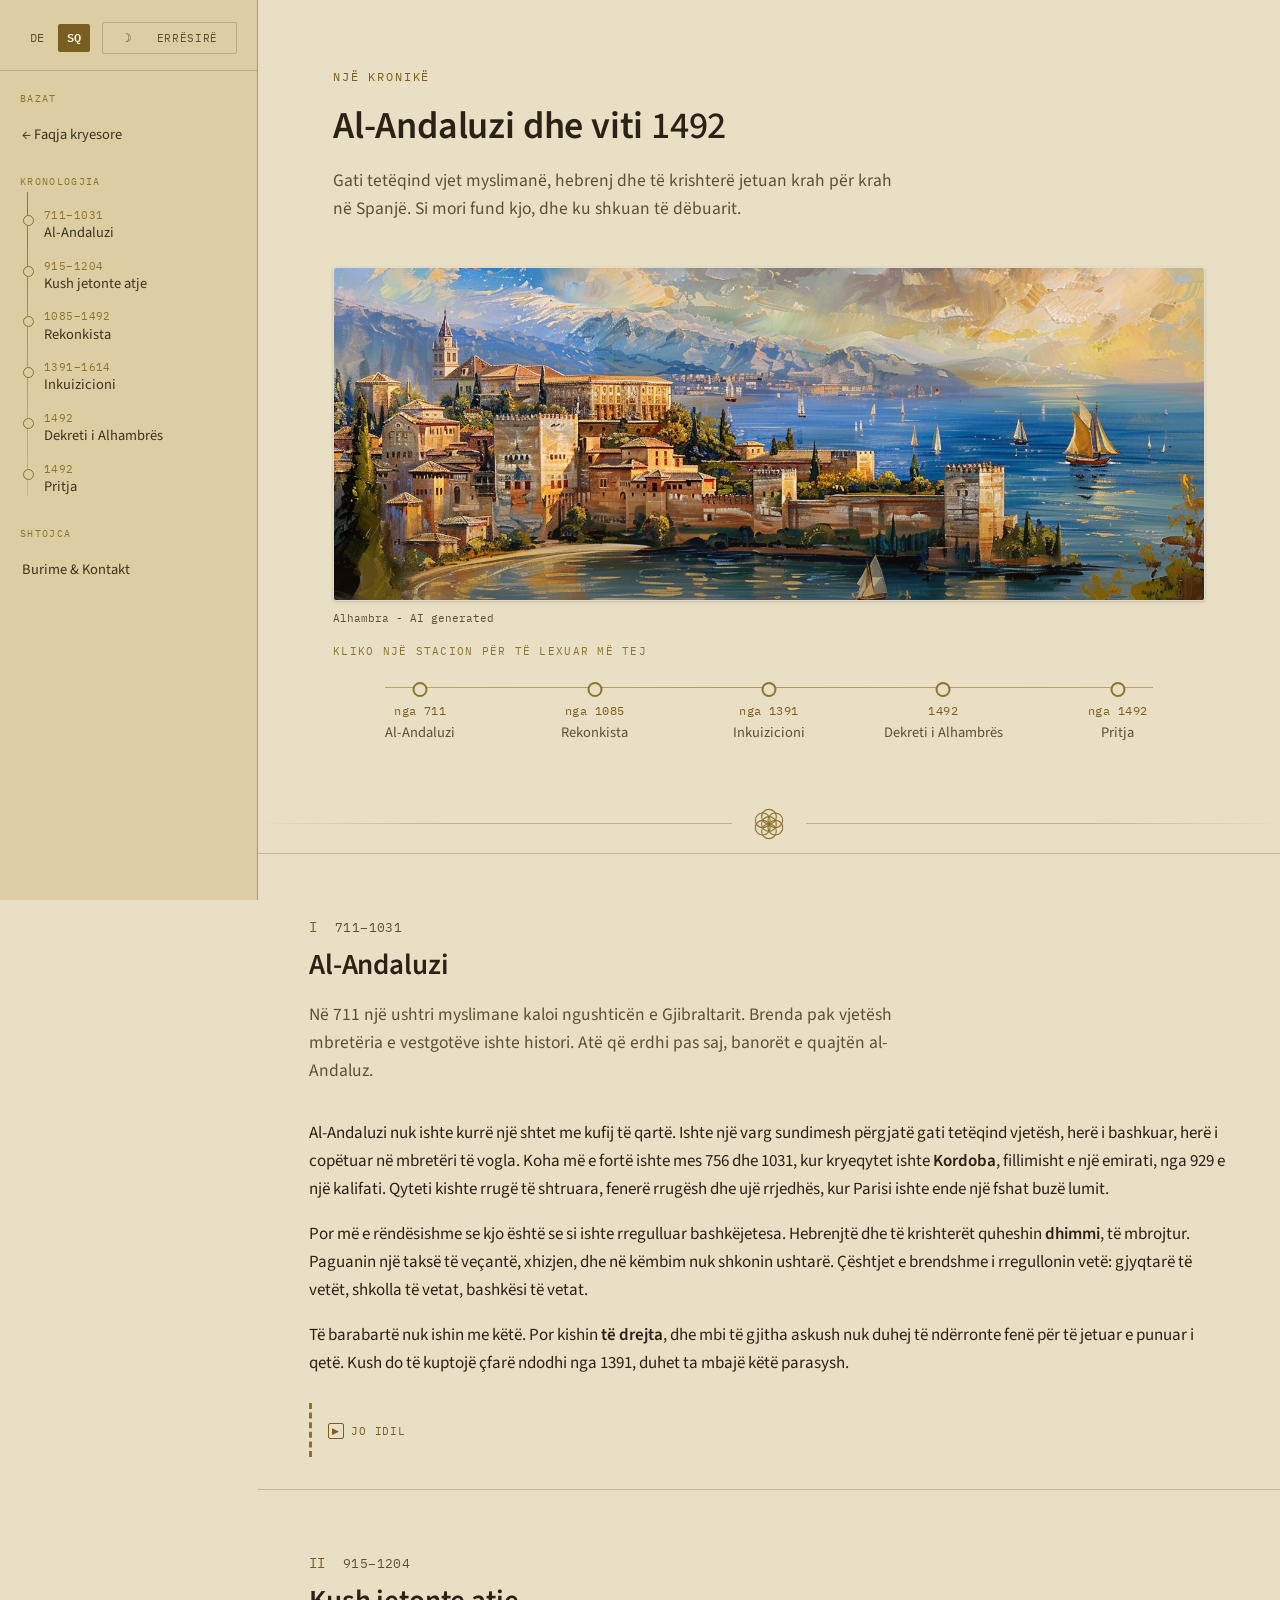
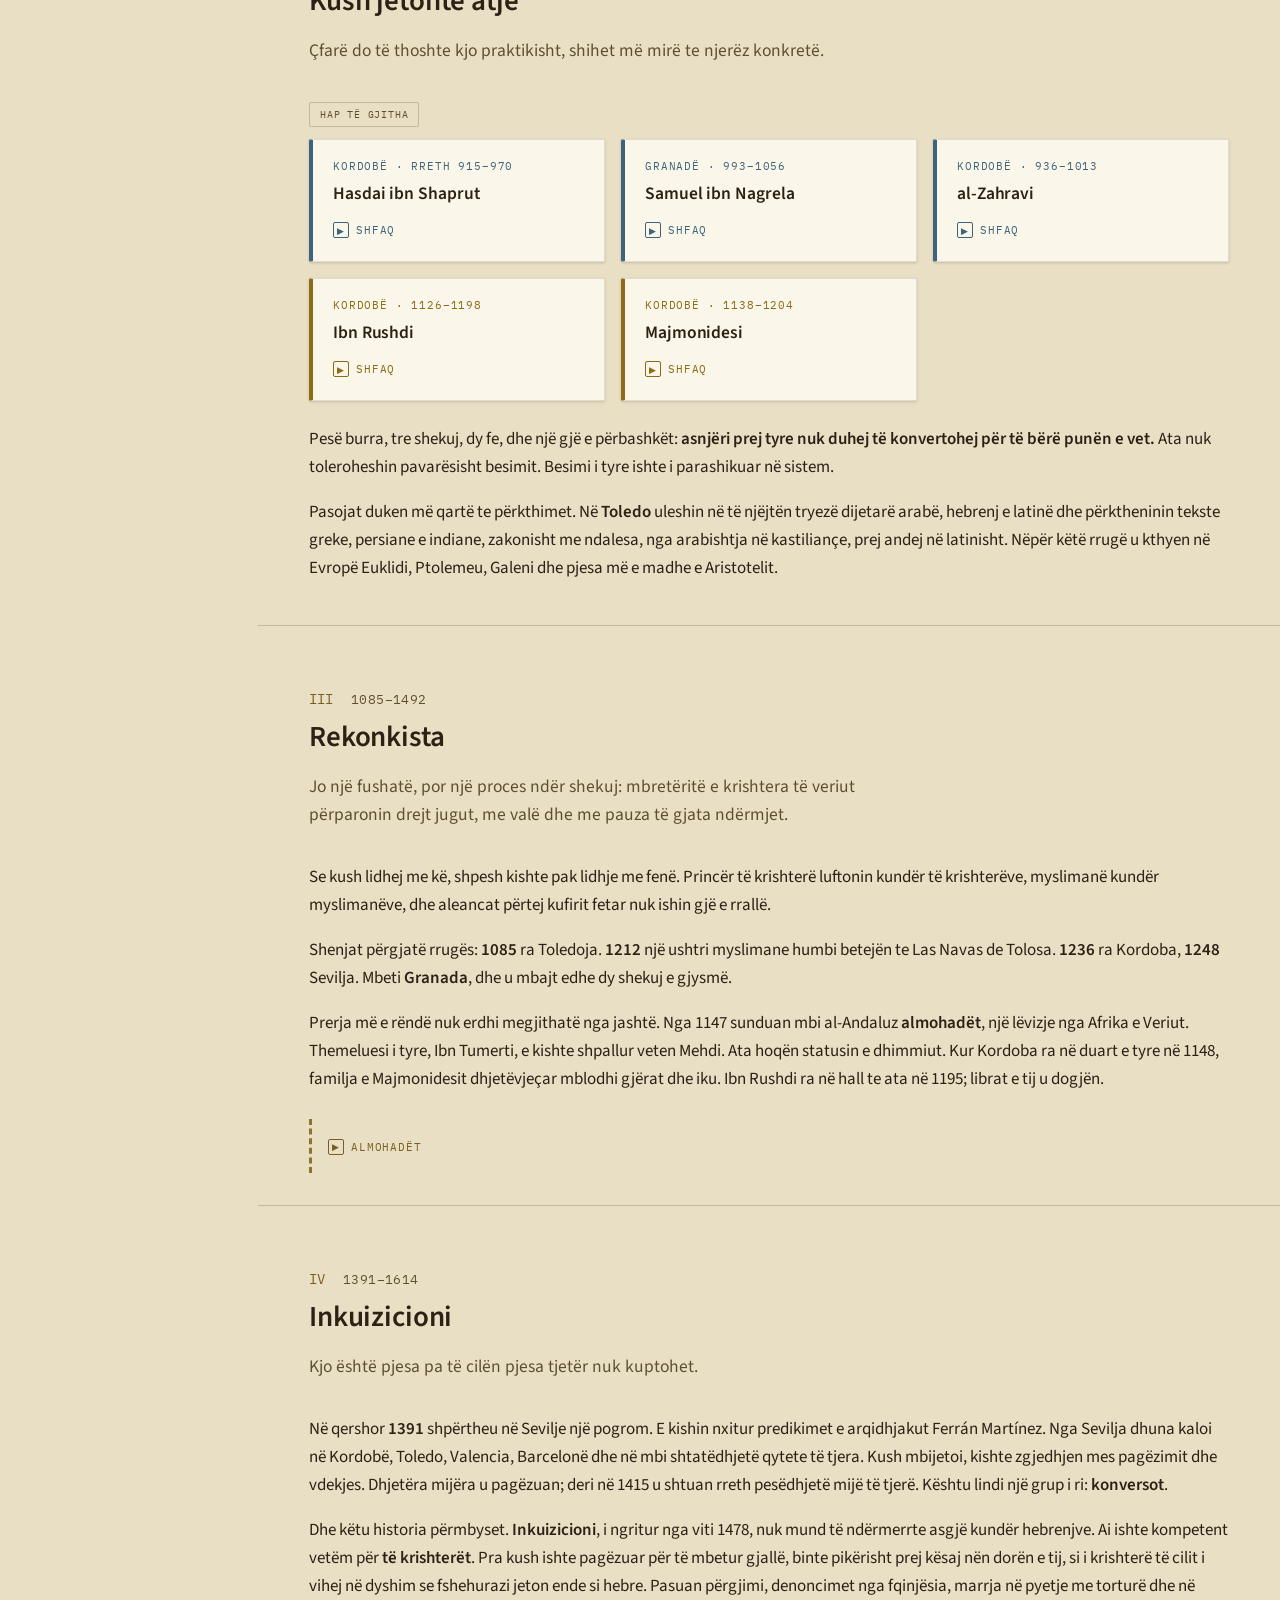
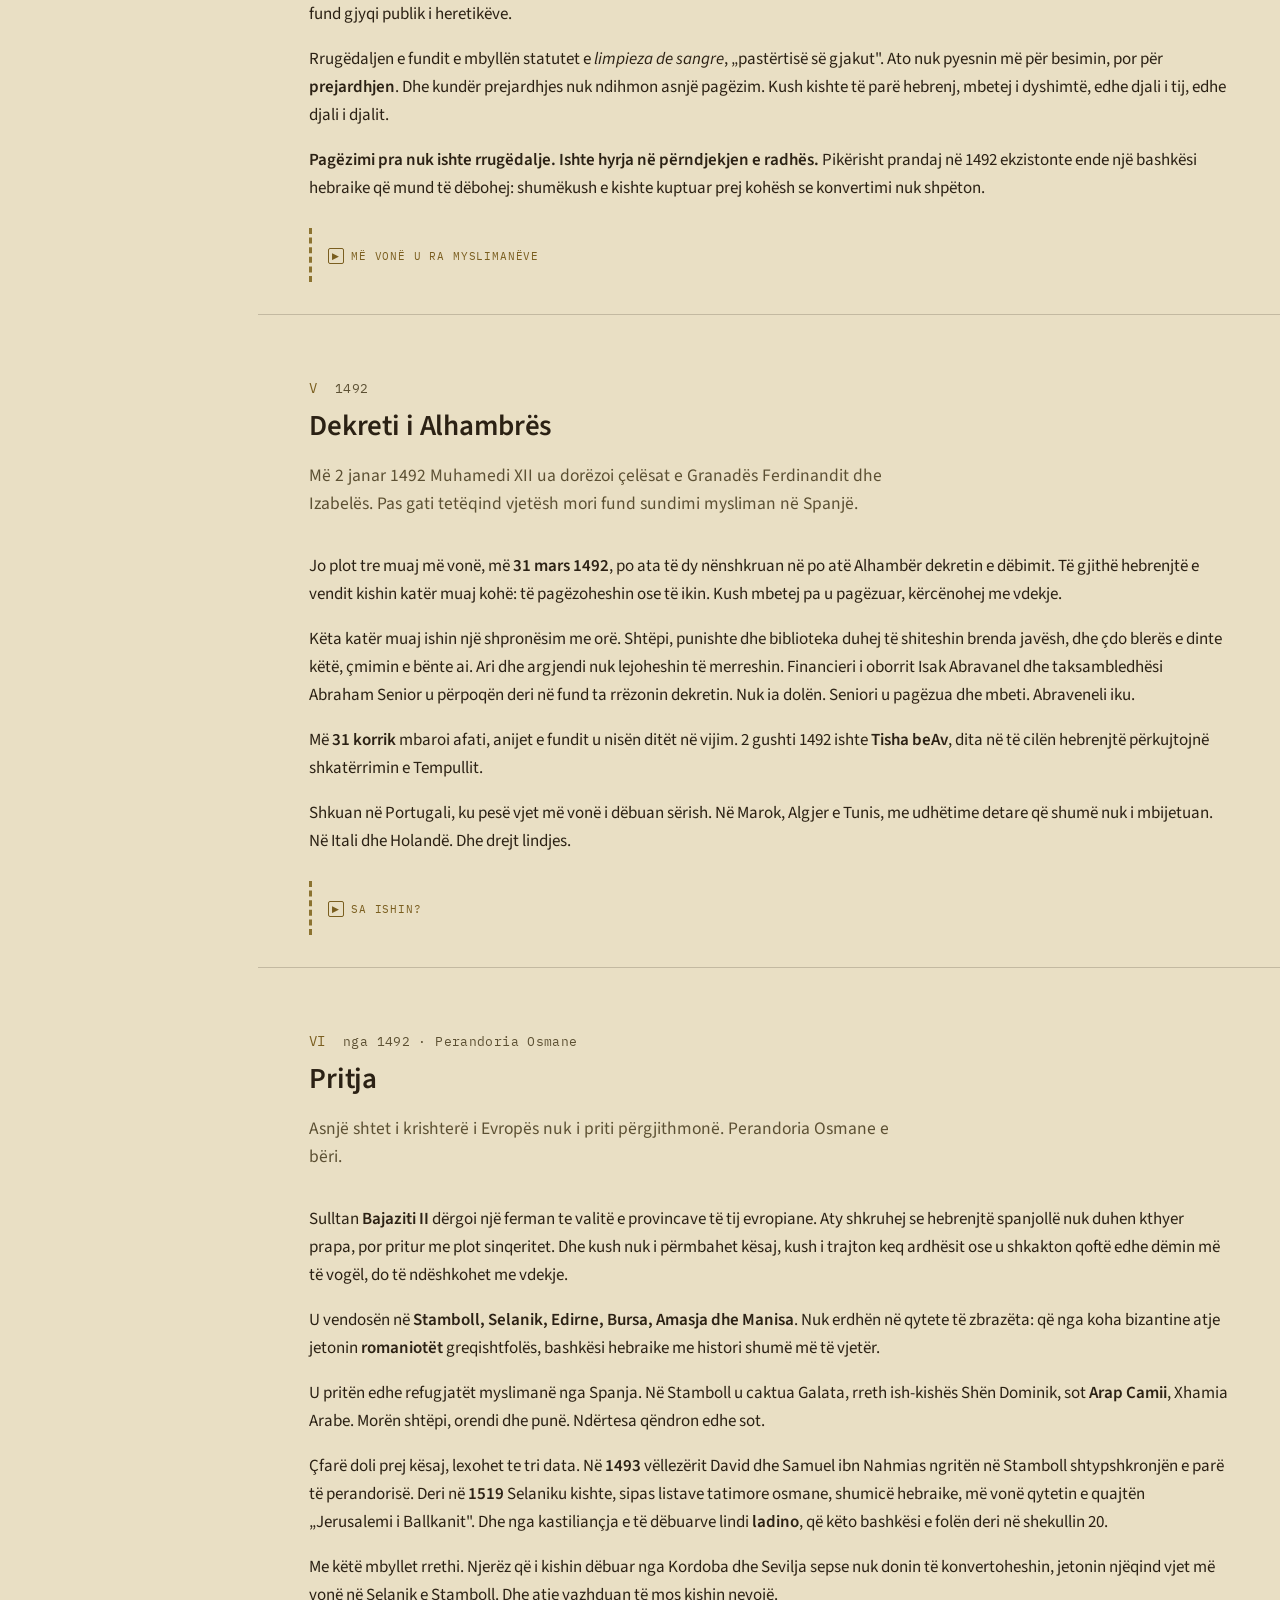
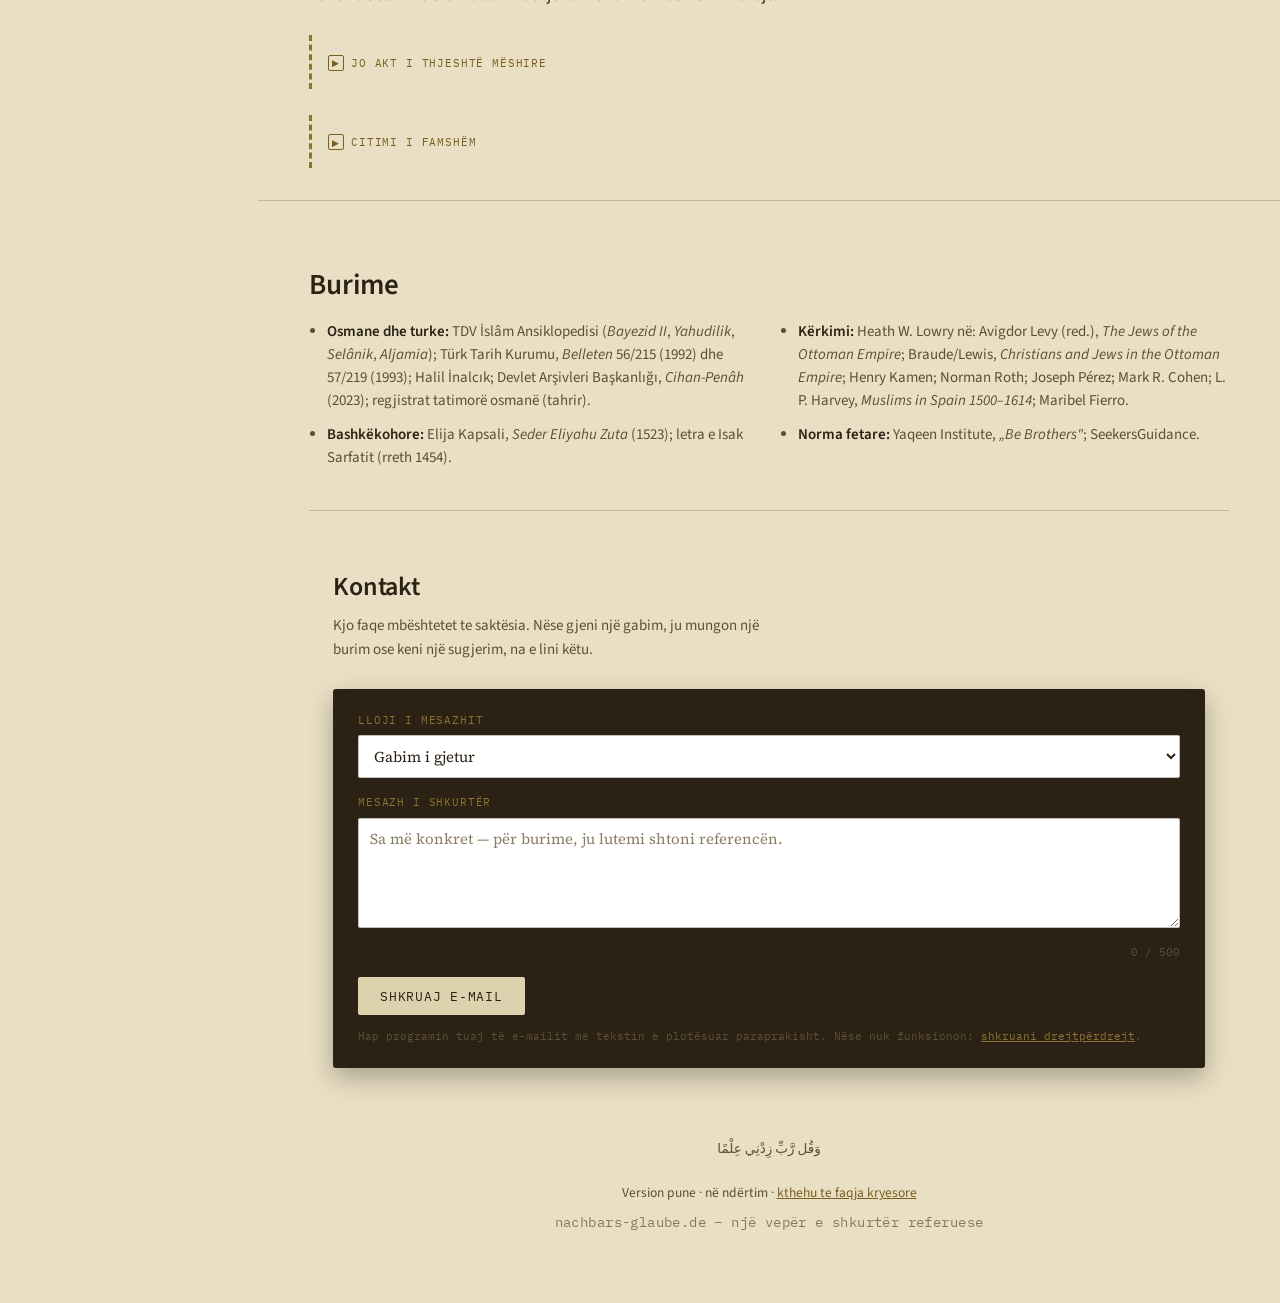
==== al-andalus-1492-sq.html @ 23c5ae91 "check text del fl.txt" ====
<!DOCTYPE html>
<html lang="sq">
<head>
<meta charset="UTF-8">
<meta name="viewport" content="width=device-width, initial-scale=1.0">
<title>Al-Andaluzi dhe viti 1492</title>
<style>
@import url('https://fonts.googleapis.com/css2?family=Spectral:ital,wght@0,400;0,500;0,600;0,700;1,500&family=Source+Serif+4:opsz,wght@8..60,400;8..60,500;8..60,600&family=IBM+Plex+Mono:wght@400;500&display=swap');

:root{
  --ink:#1B2430;
  --ink-2:#212B39;
  --ink-3:#283544;
  --parchment:#E9DFC4;
  --parchment-2:#DED2AE;
  --parchment-text:#2B2114;
  --gold:#BD9A3C;
  --gold-dim:#8C7330;
  --vermillion:#9C4740;
  --lapis:#3E6479;
  --sage:#5B7B62;
  --line: rgba(233,223,196,0.14);
}

*{box-sizing:border-box;}
html{scroll-behavior:smooth;}
body{
  margin:0;
  background:var(--ink);
  color:var(--parchment);
  font-family:'Source Serif 4', serif;
  line-height:1.6;
}
h1,h2,h3,.display{
  font-family:'Spectral', serif;
  font-weight:600;
  letter-spacing:0.01em;
  color:var(--parchment);
}
.mono{
  font-family:'IBM Plex Mono', monospace;
  letter-spacing:0.03em;
}
a{color:var(--gold);}

/* ---------- decorative geometric motif (non-figurative, girih-inspired) ---------- */
.motif-divider{
  height:34px;
  width:100%;
  background-image: repeating-linear-gradient(45deg, var(--line) 0 1px, transparent 1px 22px),
                     repeating-linear-gradient(-45deg, var(--line) 0 1px, transparent 1px 22px);
  opacity:0.7;
}

.divider-image{
  display:block;
  width:920px;
  max-width:100%;
  height:auto;
  margin:5px auto;
  opacity:0.3;
}

/* ---------- top nav ---------- */
.topnav{
  position:sticky; top:0; z-index:50;
  background:rgba(27,36,48,0.92);
  backdrop-filter:blur(6px);
  border-bottom:1px solid var(--line);
  overflow-x:auto;
  white-space:nowrap;
  padding:0 18px;
}
.topnav .rail{
  display:inline-flex; gap:2px; padding:12px 0;
}
.topnav a{
  font-family:'IBM Plex Mono', monospace;
  font-size:12.5px;
  text-decoration:none;
  color:var(--parchment-2);
  padding:8px 14px;
  border-radius:2px;
  border:1px solid transparent;
  white-space:nowrap;
}
.topnav a:hover{ border-color:var(--gold); color:var(--gold); }

.langswitch{
  display:inline-flex; align-items:center; gap:2px;
  margin-right:12px; padding-right:12px;
  border-right:1px solid var(--line);
  font-family:'IBM Plex Mono', monospace; font-size:12px;
}
.langswitch a, .langswitch span{ padding:6px 8px; }
.langswitch a{ color:var(--parchment-2); text-decoration:none; }
.langswitch a:hover{ color:var(--gold); }
.langswitch .active{ color:var(--gold); font-weight:600; }

/* ---------- hero ---------- */
.hero{
  position:relative;
  padding:100px 24px 70px;
  max-width:900px;
  margin:0 auto;
  text-align:center;
}
.hero .eyebrow{
  font-family:'IBM Plex Mono', monospace;
  font-size:12.5px;
  color:var(--gold);
  text-transform:uppercase;
  letter-spacing:0.18em;
  margin-bottom:22px;
  display:block;
}
.hero h1{
  font-size:clamp(34px,5.4vw,58px);
  line-height:1.12;
  margin:0 0 26px;
}
.hero h1 em{
  font-style:italic; color:var(--gold); font-weight:500;
}
.hero p{
  font-size:18px;
  color:var(--parchment-2);
  max-width:620px;
  margin:0 auto;
}
.hero .seal{
  margin:38px auto 0;
  width:64px; height:64px;
  border:1.5px solid var(--gold);
  border-radius:50%;
  display:flex; align-items:center; justify-content:center;
  font-family:'IBM Plex Mono', monospace;
  font-size:10px; color:var(--gold); letter-spacing:0.05em;
  position:relative;
}
.hero .seal::before{
  content:'';
  position:absolute; inset:6px;
  border:1px solid var(--gold-dim);
  border-radius:50%;
}

/* ---------- methodology strip ---------- */
.method{
  max-width:920px; margin:0 auto; padding:10px 24px 60px;
}
.method .legend{
  display:flex; flex-wrap:wrap; gap:14px; justify-content:center;
  margin-top:18px;
}
.legend .chip{
  font-family:'IBM Plex Mono', monospace;
  font-size:12px; padding:7px 12px; border-radius:2px;
  border:1px solid var(--line); color:var(--parchment-2);
  display:flex; align-items:center; gap:8px;
}
.chip .dot{width:8px;height:8px;border-radius:50%;}
.dot.a{background:var(--lapis);}
.dot.b{background:var(--vermillion);}
.dot.c{background:var(--gold);}

.claim-answer .scholars{
  margin-top:14px; padding-top:12px; border-top:1px dashed rgba(43,33,20,0.25);
}
.claim-answer .scholars .label{ color:var(--vermillion); }
.claim-answer .scholars p{ font-size:14px; }
.method p.note{
  text-align:center; color:var(--parchment-2); font-size:14.5px; max-width:640px; margin:22px auto 0;
}

/* ---------- faktencheck ---------- */
.faktencheck{ max-width:920px; margin:0 auto; padding:10px 24px 70px; }
.claim{
  margin-bottom:36px;
  border:1px solid var(--line);
  border-radius:3px;
  overflow:hidden;
}
.claim-quote{
  background:var(--ink-3);
  padding:20px 24px;
  border-bottom:1px solid var(--line);
}
.claim-quote .label{
  font-family:'IBM Plex Mono', monospace;
  font-size:10.5px; text-transform:uppercase; letter-spacing:0.09em;
  color:var(--vermillion); display:block; margin-bottom:10px;
}
.claim-quote p{
  font-style:italic;
  color:var(--parchment-2);
  font-size:16px;
  margin:0;
  max-width:68ch;
}
.claim-answer{
  background:var(--parchment);
  color:var(--parchment-text);
  padding:22px 24px;
}
.claim-answer .label{
  font-family:'IBM Plex Mono', monospace;
  font-size:10.5px; text-transform:uppercase; letter-spacing:0.09em;
  color:var(--gold-dim); display:block; margin-bottom:10px;
}
.claim-answer p{ font-size:15px; margin:0 0 10px; }
.claim-answer p:last-child{ margin-bottom:0; }
.claim-answer .src{
  font-family:'IBM Plex Mono', monospace; font-size:11px; color:#5c5033;
}

/* ---------- era sections ---------- */
.era{
  padding:70px 24px 30px;
  border-top:1px solid var(--line);
}
.era-inner{ max-width:920px; margin:0 auto; }
.era-head{ display:flex; align-items:baseline; gap:18px; flex-wrap:wrap; margin-bottom:8px;}
.era-num{ font-family:'IBM Plex Mono', monospace; color:var(--gold); font-size:14px;}
.era-dates{ font-family:'IBM Plex Mono', monospace; color:var(--parchment-2); font-size:13px; }
.era h2{ font-size:clamp(24px,3.4vw,34px); margin:2px 0 18px;}
.era > .era-inner > p.lede{
  color:var(--parchment-2); font-size:17px; max-width:70ch; margin-bottom:34px;
}

/* document/evidence cards */
.cards{ display:grid; grid-template-columns:repeat(auto-fit,minmax(260px,1fr)); gap:16px; margin-bottom:10px;}
.card{
  background:var(--parchment);
  color:var(--parchment-text);
  border-radius:2px;
  padding:20px 22px;
  position:relative;
  border-left:4px solid var(--lapis);
  box-shadow:0 10px 26px rgba(0,0,0,0.28);
}
.card.b{ border-left-color:var(--vermillion); }
.card.c{ border-left-color:var(--gold); }
.card .tag{
  font-family:'IBM Plex Mono', monospace;
  font-size:10.5px; text-transform:uppercase; letter-spacing:0.08em;
  color:var(--gold-dim); display:block; margin-bottom:8px;
}
.card.b .tag{ color:var(--vermillion); }
.card.a .tag{ color:var(--lapis); }
.card h3{ font-size:17px; color:var(--parchment-text); margin:0 0 8px; font-weight:600;}
.card p{ font-size:14.5px; margin:0; }
.card .src{
  display:block; margin-top:10px; font-family:'IBM Plex Mono', monospace;
  font-size:11px; color:#5c5033;
}

/* marginal gloss — the signature element */
.gloss{
  margin:26px 0 6px;
  padding:14px 18px 14px 16px;
  border-left:2px dashed var(--gold-dim);
  font-family:'Spectral', serif;
  font-style:italic;
  font-size:14.5px;
  color:var(--parchment-2);
  max-width:66ch;
}
.gloss::before{
  content:'Shënim anësor — kritikë burimesh';
  display:block;
  font-family:'IBM Plex Mono', monospace;
  font-style:normal;
  font-size:10px;
  letter-spacing:0.08em;
  text-transform:uppercase;
  color:var(--gold);
  margin-bottom:6px;
}

.people{
  margin-top:22px; font-size:14.5px; color:var(--parchment-2);
}
.people b{ color:var(--parchment); }

/* cross themes */
.themes-grid{
  display:grid; grid-template-columns:repeat(auto-fit,minmax(220px,1fr));
  gap:22px; margin-top:24px;
}
.theme{ padding:18px 0; border-top:1px solid var(--line); }
.theme .n{ font-family:'IBM Plex Mono', monospace; color:var(--gold); font-size:12px; display:block; margin-bottom:8px;}
.theme h3{ font-size:17px; margin:0 0 8px;}
.theme p{ font-size:14px; color:var(--parchment-2); margin:0;}

/* bib */
.bib ul{ columns:2; column-gap:40px; padding-left:18px; font-size:14px; color:var(--parchment-2);}
.bib li{ margin-bottom:10px; break-inside:avoid;}

footer{
  padding:50px 24px 70px; text-align:center;
  color:var(--parchment-2); font-size:13px;
}
footer .mono{ display:block; margin-top:6px; opacity:0.7;}

@media (max-width:640px){
  .bib ul{ columns:1; }
  .hero{ padding:70px 20px 50px; }
}
</style>
<link rel="stylesheet" href="theme.css">
<script>(function(){var t="dark";try{t=localStorage.getItem("theme")||(window.matchMedia&&window.matchMedia("(prefers-color-scheme: light)").matches?"light":"dark");}catch(e){}document.documentElement.setAttribute("data-theme",t);})();</script>
</head>
<body>

<nav class="topnav">
  <div class="rail">
    <div class="langswitch"><a href="al-andalus-1492.html">DE</a><span class="active">SQ</span></div>
    <a href="index-sq.html">← Faqja kryesore</a>
    <a href="#andaluzi">711–1031 · Al-Andaluzi</a>
    <a href="#jeta">915–1204 · Kush jetonte atje</a>
    <a href="#rekonkista">1085–1492 · Rekonkista</a>
    <a href="#inkuizicioni">1391–1614 · Inkuizicioni</a>
    <a href="#dekreti">1492 · Dekreti i Alhambrës</a>
    <a href="#pritja">1492 · Pritja</a>
    <a href="#burimet">Burime &amp; Kontakt</a>
  </div>
</nav>

<header class="hero">
  <span class="eyebrow">Një kronikë</span>
  <h1>Al-Andaluzi dhe viti <em>1492</em></h1>
  <p>Gati tetëqind vjet myslimanë, hebrenj dhe të krishterë jetuan krah për krah në Spanjë. Si mori fund kjo, dhe ku shkuan të dëbuarit.</p>
</header>

<figure class="hero-figure">
  <div class="frame">
    <img src="images/alhambra2.png"
         alt="Pamje e Alhambrës në Granadë"
         width="1600" height="610" loading="eager" decoding="async">
  </div>
  <figcaption>Alhambra - AI generated</figcaption>
</figure>

<div class="chronik">
  <p class="chronik-hint">Kliko një stacion për të lexuar më tej</p>
  <ol class="chronik-rail">
    <li><a href="#andaluzi"><span class="yr">nga 711</span><span class="ttl">Al-Andaluzi</span></a></li>
    <li><a href="#rekonkista"><span class="yr">nga 1085</span><span class="ttl">Rekonkista</span></a></li>
    <li><a href="#inkuizicioni"><span class="yr">nga 1391</span><span class="ttl">Inkuizicioni</span></a></li>
    <li><a href="#dekreti"><span class="yr">1492</span><span class="ttl">Dekreti i Alhambrës</span></a></li>
    <li><a href="#pritja"><span class="yr">nga 1492</span><span class="ttl">Pritja</span></a></li>
  </ol>
</div>

<div class="motif-divider"></div>

<section class="era" id="andaluzi">
  <div class="era-inner">
    <div class="era-head">
      <span class="era-num">I</span>
      <span class="era-dates mono">711–1031</span>
    </div>
    <h2>Al-Andaluzi</h2>
    <p class="lede">Në 711 një ushtri myslimane kaloi ngushticën e Gjibraltarit. Brenda pak vjetësh mbretëria e vestgotëve ishte histori. Atë që erdhi pas saj, banorët e quajtën al-Andaluz.</p>

    <p>Al-Andaluzi nuk ishte kurrë një shtet me kufij të qartë. Ishte një varg sundimesh përgjatë gati tetëqind vjetësh, herë i bashkuar, herë i copëtuar në mbretëri të vogla. Koha më e fortë ishte mes 756 dhe 1031, kur kryeqytet ishte <b>Kordoba</b>, fillimisht e një emirati, nga 929 e një kalifati. Qyteti kishte rrugë të shtruara, fenerë rrugësh dhe ujë rrjedhës, kur Parisi ishte ende një fshat buzë lumit.</p>

    <p>Por më e rëndësishme se kjo është se si ishte rregulluar bashkëjetesa. Hebrenjtë dhe të krishterët quheshin <b>dhimmi</b>, të mbrojtur. Paguanin një taksë të veçantë, xhizjen, dhe në këmbim nuk shkonin ushtarë. Çështjet e brendshme i rregullonin vetë: gjyqtarë të vetët, shkolla të vetat, bashkësi të vetat.</p>

    <p>Të barabartë nuk ishin me këtë. Por kishin <b>të drejta</b>, dhe mbi të gjitha askush nuk duhej të ndërronte fenë për të jetuar e punuar i qetë. Kush do të kuptojë çfarë ndodhi nga 1391, duhet ta mbajë këtë parasysh.</p>

    <div class="gloss" data-label="Jo idil">
      <p>Statusi i dhimmiut mbeti status i klasit të dytë. Rregullat e veshjes dhe ndalimet e ndërtimit zbatoheshin herë me rreptësi, herë aspak, sipas sunduesit, dhe në 1066 në Granadë ndodhi një masakër ndaj bashkësisë hebraike. Kush flet për „tetëqind vjet harmoni", e tepron. E vërteta është: përgjatë periudhave të gjata, dhe pikërisht në dekadat më pjellore, bashkëjetesa ishte normaliteti dhe dhuna përjashtimi.</p>
    </div>
  </div>
</section>

<section class="era" id="jeta">
  <div class="era-inner">
    <div class="era-head">
      <span class="era-num">II</span>
      <span class="era-dates mono">915–1204</span>
    </div>
    <h2>Kush jetonte atje</h2>
    <p class="lede">Çfarë do të thoshte kjo praktikisht, shihet më mirë te njerëz konkretë.</p>

    <div class="cards">
      <div class="card a">
        <span class="tag">Kordobë · rreth 915–970</span>
        <h3>Hasdai ibn Shaprut</h3>
        <p>Fillimisht mjek oborri, pastaj drejtor doganash, më në fund përgjegjës për marrëdhëniet me jashtë të kalifit Abd ar-Rahman III. Bisedonte me të dërguar nga Bizanti dhe mbretëria frënge. Krahas kësaj financoi në Kordobë një shkollë talmudike. Ishte hebre dhe mbeti i tillë.</p>
      </div>
      <div class="card a">
        <span class="tag">Granadë · 993–1056</span>
        <h3>Samuel ibn Nagrela</h3>
        <p>Vezir i Granadës, për dekada faktikisht kryeministër, dhe njëkohësisht komandant në fushatë. Netëve shkruante poezi hebraike dhe komente mbi Talmudin. Djali i tij Jusufi e mori detyrën pas tij.</p>
      </div>
      <div class="card a">
        <span class="tag">Kordobë · 936–1013</span>
        <h3>al-Zahravi</h3>
        <p>Mjek oborri dhe autor i një vepre mjekësore në tridhjetë vëllime. Vëllimi mbi kirurgjinë, me vizatime të instrumenteve që i kishte projektuar vetë, u përkthye në latinisht dhe mbeti pesëqind vjet vepra standarde në universitetet evropiane.</p>
      </div>
      <div class="card c">
        <span class="tag">Kordobë · 1126–1198</span>
        <h3>Ibn Rushdi</h3>
        <p>Gjykatës, mjek dhe interpretuesi më i rëndësishëm i Aristotelit në mesjetë. Në universitetet latine nuk kishte nevojë t'i thuhej emri: mjaftonte „Komentuesi", dhe të gjithë e dinin për kë bëhej fjalë.</p>
      </div>
      <div class="card c">
        <span class="tag">Kordobë · 1138–1204</span>
        <h3>Majmonidesi</h3>
        <p>Mjek dhe dijetari hebre më i rëndësishëm i mesjetës. Vepra e tij lidhi filozofinë arabe me të drejtën hebraike. I lindur në të njëjtin qytet si Ibn Rushdi, vetëm një brez më vonë.</p>
      </div>
    </div>

    <p style="margin-top:24px;">Pesë burra, tre shekuj, dy fe, dhe një gjë e përbashkët: <b>asnjëri prej tyre nuk duhej të konvertohej për të bërë punën e vet.</b> Ata nuk toleroheshin pavarësisht besimit. Besimi i tyre ishte i parashikuar në sistem.</p>

    <p>Pasojat duken më qartë te përkthimet. Në <b>Toledo</b> uleshin në të njëjtën tryezë dijetarë arabë, hebrenj e latinë dhe përktheninin tekste greke, persiane e indiane, zakonisht me ndalesa, nga arabishtja në kastiliançe, prej andej në latinisht. Nëpër këtë rrugë u kthyen në Evropë Euklidi, Ptolemeu, Galeni dhe pjesa më e madhe e Aristotelit.</p>
  </div>
</section>

<section class="era" id="rekonkista">
  <div class="era-inner">
    <div class="era-head">
      <span class="era-num">III</span>
      <span class="era-dates mono">1085–1492</span>
    </div>
    <h2>Rekonkista</h2>
    <p class="lede">Jo një fushatë, por një proces ndër shekuj: mbretëritë e krishtera të veriut përparonin drejt jugut, me valë dhe me pauza të gjata ndërmjet.</p>

    <p>Se kush lidhej me kë, shpesh kishte pak lidhje me fenë. Princër të krishterë luftonin kundër të krishterëve, myslimanë kundër myslimanëve, dhe aleancat përtej kufirit fetar nuk ishin gjë e rrallë.</p>

    <p>Shenjat përgjatë rrugës: <b>1085</b> ra Toledoja. <b>1212</b> një ushtri myslimane humbi betejën te Las Navas de Tolosa. <b>1236</b> ra Kordoba, <b>1248</b> Sevilja. Mbeti <b>Granada</b>, dhe u mbajt edhe dy shekuj e gjysmë.</p>

    <p>Prerja më e rëndë nuk erdhi megjithatë nga jashtë. Nga 1147 sunduan mbi al-Andaluz <b>almohadët</b>, një lëvizje nga Afrika e Veriut. Themeluesi i tyre, Ibn Tumerti, e kishte shpallur veten Mehdi. Ata hoqën statusin e dhimmiut. Kur Kordoba ra në duart e tyre në 1148, familja e Majmonidesit dhjetëvjeçar mblodhi gjërat dhe iku. Ibn Rushdi ra në hall te ata në 1195; librat e tij u dogjën.</p>

    <div class="gloss" data-label="Almohadët">
      <p>Ata nuk i takojnë traditës juridike për të cilën flet ky tekst, dhe për këtë nuk ka nevojë të debatohet mbi çështje besimi. Mjafton ajo që bënë: hoqën statusin e mbrojtjes dhe në trojet e pushtuara vunë para zgjedhjes, pranoni mësimin tonë, ikni ose vdisni, jo vetëm hebrenjtë e të krishterët, por edhe <b>sunitët malikitë</b>. Majmonidesi iku prej tyre, jo prej sundimit sunit.</p>
    </div>
  </div>
</section>

<section class="era" id="inkuizicioni">
  <div class="era-inner">
    <div class="era-head">
      <span class="era-num">IV</span>
      <span class="era-dates mono">1391–1614</span>
    </div>
    <h2>Inkuizicioni</h2>
    <p class="lede">Kjo është pjesa pa të cilën pjesa tjetër nuk kuptohet.</p>

    <p>Në qershor <b>1391</b> shpërtheu në Sevilje një pogrom. E kishin nxitur predikimet e arqidhjakut Ferrán Martínez. Nga Sevilja dhuna kaloi në Kordobë, Toledo, Valencia, Barcelonë dhe në mbi shtatëdhjetë qytete të tjera. Kush mbijetoi, kishte zgjedhjen mes pagëzimit dhe vdekjes. Dhjetëra mijëra u pagëzuan; deri në 1415 u shtuan rreth pesëdhjetë mijë të tjerë. Kështu lindi një grup i ri: <b>konversot</b>.</p>

    <p>Dhe këtu historia përmbyset. <b>Inkuizicioni</b>, i ngritur nga viti 1478, nuk mund të ndërmerrte asgjë kundër hebrenjve. Ai ishte kompetent vetëm për <b>të krishterët</b>. Pra kush ishte pagëzuar për të mbetur gjallë, binte pikërisht prej kësaj nën dorën e tij, si i krishterë të cilit i vihej në dyshim se fshehurazi jeton ende si hebre. Pasuan përgjimi, denoncimet nga fqinjësia, marrja në pyetje me torturë dhe në fund gjyqi publik i heretikëve.</p>

    <p>Rrugëdaljen e fundit e mbyllën statutet e <i>limpieza de sangre</i>, „pastërtisë së gjakut". Ato nuk pyesnin më për besimin, por për <b>prejardhjen</b>. Dhe kundër prejardhjes nuk ndihmon asnjë pagëzim. Kush kishte të parë hebrenj, mbetej i dyshimtë, edhe djali i tij, edhe djali i djalit.</p>

    <p><b>Pagëzimi pra nuk ishte rrugëdalje. Ishte hyrja në përndjekjen e radhës.</b> Pikërisht prandaj në 1492 ekzistonte ende një bashkësi hebraike që mund të dëbohej: shumëkush e kishte kuptuar prej kohësh se konvertimi nuk shpëton.</p>

    <div class="gloss" data-label="Më vonë u ra myslimanëve">
      <p>Gjatë dorëzimit të Granadës myslimanëve u ishte premtuar me marrëveshje liri fetare. Nga 1499 kjo marrëveshje u shkel: fillimisht djegie librash në Granadë, pastaj pagëzime me dhunë, 1502 në Kastilje dhe 1526 në Aragon. Më pas u ndaluan gjuha arabe, veshja, banjat. Nga 1568 deri 1571 pasuan kryengritja e Alpuharrasit dhe shtypja e saj. Mes 1609 dhe 1614 më në fund dëbimi i <b>moriskëve</b>, disa qindra mijëra njerëz. Historiani spanjoll Ruiz-Domenec e quan shkatërrim i bashkësisë islame spanjolle përmes një spastrimi etnik mizor.</p>
    </div>
  </div>
</section>

<section class="era" id="dekreti">
  <div class="era-inner">
    <div class="era-head">
      <span class="era-num">V</span>
      <span class="era-dates mono">1492</span>
    </div>
    <h2>Dekreti i Alhambrës</h2>
    <p class="lede">Më 2 janar 1492 Muhamedi XII ua dorëzoi çelësat e Granadës Ferdinandit dhe Izabelës. Pas gati tetëqind vjetësh mori fund sundimi mysliman në Spanjë.</p>

    <p>Jo plot tre muaj më vonë, më <b>31 mars 1492</b>, po ata të dy nënshkruan në po atë Alhambër dekretin e dëbimit. Të gjithë hebrenjtë e vendit kishin katër muaj kohë: të pagëzoheshin ose të ikin. Kush mbetej pa u pagëzuar, kërcënohej me vdekje.</p>

    <p>Këta katër muaj ishin një shpronësim me orë. Shtëpi, punishte dhe biblioteka duhej të shiteshin brenda javësh, dhe çdo blerës e dinte këtë, çmimin e bënte ai. Ari dhe argjendi nuk lejoheshin të merreshin. Financieri i oborrit Isak Abravanel dhe taksambledhësi Abraham Senior u përpoqën deri në fund ta rrëzonin dekretin. Nuk ia dolën. Seniori u pagëzua dhe mbeti. Abraveneli iku.</p>

    <p>Më <b>31 korrik</b> mbaroi afati, anijet e fundit u nisën ditët në vijim. 2 gushti 1492 ishte <b>Tisha beAv</b>, dita në të cilën hebrenjtë përkujtojnë shkatërrimin e Tempullit.</p>

    <p>Shkuan në Portugali, ku pesë vjet më vonë i dëbuan sërish. Në Marok, Algjer e Tunis, me udhëtime detare që shumë nuk i mbijetuan. Në Itali dhe Holandë. Dhe drejt lindjes.</p>

    <div class="gloss" data-label="Sa ishin?">
      <p>Për këtë kërkimi debaton ende sot. Historianët perëndimorë japin zakonisht 40.000 deri 100.000; mesjetari i Madridit Vicente Alvarez vlerëson rreth 80.000. Në paraqitjet turke lexohet 120.000 deri 250.000, vlerësime më të vjetra shkonin deri 800.000. E padiskutueshme është vetëm se <b>të konvertuarit</b> ishin grupi më i madh, mbi 200.000, që mbetën dhe mbetën në dorë të Inkuizicionit.</p>
    </div>
  </div>
</section>

<section class="era" id="pritja">
  <div class="era-inner">
    <div class="era-head">
      <span class="era-num">VI</span>
      <span class="era-dates mono">nga 1492 · Perandoria Osmane</span>
    </div>
    <h2>Pritja</h2>
    <p class="lede">Asnjë shtet i krishterë i Evropës nuk i priti përgjithmonë. Perandoria Osmane e bëri.</p>

    <p>Sulltan <b>Bajaziti II</b> dërgoi një ferman te valitë e provincave të tij evropiane. Aty shkruhej se hebrenjtë spanjollë nuk duhen kthyer prapa, por pritur me plot sinqeritet. Dhe kush nuk i përmbahet kësaj, kush i trajton keq ardhësit ose u shkakton qoftë edhe dëmin më të vogël, do të ndëshkohet me vdekje.</p>

    <p>U vendosën në <b>Stamboll, Selanik, Edirne, Bursa, Amasja dhe Manisa</b>. Nuk erdhën në qytete të zbrazëta: që nga koha bizantine atje jetonin <b>romaniotët</b> greqishtfolës, bashkësi hebraike me histori shumë më të vjetër.</p>

    <p>U pritën edhe refugjatët myslimanë nga Spanja. Në Stamboll u caktua Galata, rreth ish-kishës Shën Dominik, sot <b>Arap Camii</b>, Xhamia Arabe. Morën shtëpi, orendi dhe punë. Ndërtesa qëndron edhe sot.</p>

    <p>Çfarë doli prej kësaj, lexohet te tri data. Në <b>1493</b> vëllezërit David dhe Samuel ibn Nahmias ngritën në Stamboll shtypshkronjën e parë të perandorisë. Deri në <b>1519</b> Selaniku kishte, sipas listave tatimore osmane, shumicë hebraike, më vonë qytetin e quajtën „Jerusalemi i Ballkanit". Dhe nga kastiliançja e të dëbuarve lindi <b>ladino</b>, që këto bashkësi e folën deri në shekullin 20.</p>

    <p>Me këtë mbyllet rrethi. Njerëz që i kishin dëbuar nga Kordoba dhe Sevilja sepse nuk donin të konvertoheshin, jetonin njëqind vjet më vonë në Selanik e Stamboll. Dhe atje vazhduan të mos kishin nevojë.</p>

    <div class="gloss" data-label="Jo akt i thjeshtë mëshire">
      <p>Pritja kishte edhe arsye praktike. Perandoria kishte nevojë për zejtarë, tregtarë dhe mjekë, dhe i mori. Të priturit jetuan si dhimmi me detyrim xhizjeje, jo si të barabartë. Dhe e njëjta administratë njihte <i>sürgün</i>-in, shpërnguljen me detyrim, sepse pas 1453 kishte transferuar hebrenj romaniotë në Stamboll. Edhe kjo i takon pamjes.</p>
    </div>

    <div class="gloss" data-label="Citimi i famshëm">
      <p>Fjalia se Ferdinandi e varfëron vendin e vet dhe e pasuron atë osman, i atribuohet me dëshirë Bajazitit. Por ajo qëndron në kronikën e Elija Kapsalit të vitit 1523, dhe atje thuhet se mbreti spanjoll konsiderohej <b>në oborrin e Stambollit</b> si budalla. Shoqata Historike Turke vetë thekson se atribuimi Bajazitit nuk qëndron. Fermani drejtuar valive është gjithsesi dëshmia më e mirë: ai është politikë, jo retorikë.</p>
    </div>
  </div>
</section>




<section class="era bib" id="burimet">
  <div class="era-inner">
    <h2>Burime</h2>
    <ul>
      <li><b>Osmane dhe turke:</b> TDV İslâm Ansiklopedisi (<i>Bayezid II</i>, <i>Yahudilik</i>, <i>Selânik</i>, <i>Aljamia</i>); Türk Tarih Kurumu, <i>Belleten</i> 56/215 (1992) dhe 57/219 (1993); Halil İnalcık; Devlet Arşivleri Başkanlığı, <i>Cihan-Penâh</i> (2023); regjistrat tatimorë osmanë (tahrir).</li>
      <li><b>Bashkëkohore:</b> Elija Kapsali, <i>Seder Eliyahu Zuta</i> (1523); letra e Isak Sarfatit (rreth 1454).</li>
      <li><b>Kërkimi:</b> Heath W. Lowry në: Avigdor Levy (red.), <i>The Jews of the Ottoman Empire</i>; Braude/Lewis, <i>Christians and Jews in the Ottoman Empire</i>; Henry Kamen; Norman Roth; Joseph Pérez; Mark R. Cohen; L. P. Harvey, <i>Muslims in Spain 1500–1614</i>; Maribel Fierro.</li>
      <li><b>Norma fetare:</b> Yaqeen Institute, <i>„Be Brothers"</i>; SeekersGuidance.</li>
    </ul>
  </div>
</section>

<style>
.feedback{ max-width:920px; margin:0 auto; padding:60px 24px 20px; border-top:1px solid var(--line); }
.feedback h2{ font-size:clamp(20px,2.6vw,26px); margin:0 0 10px; }
.feedback .intro{ color:var(--parchment-2); font-size:15px; max-width:62ch; margin:0 0 26px; }
.feedback .box{ background:var(--parchment); border-radius:3px; padding:22px 24px; box-shadow:0 10px 26px rgba(0,0,0,0.28); }
.feedback label{ display:block; font-family:'IBM Plex Mono',monospace; font-size:10.5px; text-transform:uppercase;
  letter-spacing:0.08em; color:var(--gold-dim); margin-bottom:6px; }
.feedback select, .feedback textarea{
  width:100%; font-family:'Source Serif 4',serif; font-size:15px; color:var(--parchment-text);
  background:var(--field-bg); border:1px solid var(--field-border); border-radius:2px; padding:9px 11px; margin-bottom:6px; }
.feedback textarea{ min-height:110px; resize:vertical; }
.feedback select:focus, .feedback textarea:focus{ outline:2px solid var(--gold); outline-offset:-1px; }
.feedback select{ margin-bottom:16px; }
.feedback .counter{ font-family:'IBM Plex Mono',monospace; font-size:11px; color:#5c5033; text-align:right; margin:0 0 16px; }
.feedback button{ font-family:'IBM Plex Mono',monospace; font-size:12.5px; letter-spacing:0.06em; text-transform:uppercase;
  background:var(--ink-3); color:var(--parchment); border:none; border-radius:2px; padding:11px 22px; cursor:pointer; }
.feedback button:hover{ background:var(--ink); }
.feedback .note-small{ font-family:'IBM Plex Mono',monospace; font-size:11px; color:#5c5033; margin:12px 0 0; }
.feedback .note-small a{ color:var(--gold-dim); }
</style>

<section class="feedback" id="feedback">
  <h2>Kontakt</h2>
  <p class="intro">Kjo faqe mbështetet te saktësia. Nëse gjeni një gabim, ju mungon një burim ose keni një sugjerim, na e lini këtu.</p>

  <div class="box">
    <label for="fb-lloji">Lloji i mesazhit</label>
    <select id="fb-lloji">
      <option>Gabim i gjetur</option>
      <option>Burim / dëshmi për t'u shtuar</option>
      <option>Sugjerim përmirësimi</option>
      <option>Tjetër</option>
    </select>

    <label for="fb-mesazhi">Mesazh i shkurtër</label>
    <textarea id="fb-mesazhi" maxlength="500" placeholder="Sa më konkret — për burime, ju lutemi shtoni referencën."></textarea>
    <p class="counter"><span id="fb-numri">0</span> / 500</p>

    <button type="button" id="fb-dergo">Shkruaj e-mail</button>
    <p class="note-small">Hap programin tuaj të e-mailit me tekstin e plotësuar paraprakisht. Nëse nuk funksionon:
      <a href="mailto:nachbar.aptitude308@passinbox.com?subject=Mesazh%20p%C3%ABr%20faqen">shkruani drejtpërdrejt</a>.</p>
  </div>
</section>

<script>
(function(){
  var MAIL = 'nachbar.aptitude308@passinbox.com';
  var MAX  = 500;
  var lloji   = document.getElementById('fb-lloji');
  var mesazhi = document.getElementById('fb-mesazhi');
  var numri   = document.getElementById('fb-numri');
  var btn     = document.getElementById('fb-dergo');

  mesazhi.addEventListener('input', function(){
    if (mesazhi.value.length > MAX) { mesazhi.value = mesazhi.value.slice(0, MAX); }
    numri.textContent = mesazhi.value.length;
  });

  btn.addEventListener('click', function(){
    var teksti = mesazhi.value.trim();
    if (!teksti) { mesazhi.focus(); return; }
    var subjekti = 'Mesazh për faqen — ' + lloji.value;
    window.location.href = 'mailto:' + MAIL
      + '?subject=' + encodeURIComponent(subjekti)
      + '&body='    + encodeURIComponent(teksti);
  });
})();
</script>

<footer>
  <span class="footer-script" lang="ar" dir="rtl">وَقُل رَّبِّ زِدْنِي عِلْمًا</span>
  <br><br>Version pune · në ndërtim · <a href="index-sq.html">kthehu te faqja kryesore</a>
  <span class="mono">nachbars-glaube.de – një vepër e shkurtër referuese</span>
</footer>

<script src="app.js" defer></script>
</body>
</html>
---- theme.css ----
/* ============================================================
   theme.css — Redesign "redaktionell-ruhig"
   Überschreibt das Basis-Design in index.html / index-sq.html.
   Einbindung im <head>, NACH dem bestehenden </style>:
     <link rel="stylesheet" href="theme.css">
   ============================================================ */

@import url('https://fonts.googleapis.com/css2?family=Source+Sans+3:ital,wght@0,300;0,400;0,600;0,700;1,400&display=swap');

:root{
  /* Aptos/Candara nativ, falls installiert — sonst Source Sans 3 */
  --font-ui: Aptos, Candara, 'Source Sans 3', 'Segoe UI', system-ui, sans-serif;
  --font-mono: 'IBM Plex Mono', ui-monospace, monospace;
  --sidenav-w: 258px;
}

/* ---------- Grundtypografie: größer, ruhiger ---------- */
body{
  font-family: var(--font-ui);
  font-size: 17px;
  line-height: 1.65;
  -webkit-font-smoothing: antialiased;
}
h1, h2, h3, .display{
  font-family: var(--font-ui);
  font-weight: 600;
  letter-spacing: -0.005em;
  line-height: 1.25;
}
.mono, .era-num, .era-dates, .card .tag, .card .src,
.claim-quote .label, .claim-answer .label, .theme .n{
  font-family: var(--font-mono);
}

/* ---------- Hero: Kopfzeile statt Bühne ---------- */
.hero{
  padding: 68px 24px 44px;
  max-width: 920px;
  margin: 0 auto;
  text-align: left;
}
.hero .eyebrow{
  font-size: 11.5px;
  letter-spacing: 0.16em;
  margin-bottom: 16px;
}
.hero h1{
  font-size: clamp(26px, 3.2vw, 38px);
  line-height: 1.22;
  margin: 0 0 18px;
  max-width: 22ch;
}
.hero h1 em{ font-style: normal; }
.hero p{
  font-size: 17.5px;
  line-height: 1.6;
  max-width: 64ch;
  margin: 0;
}

/* Siegel → kleines, in beiden Sprachen gleiches Statusabzeichen */
.hero .seal{
  margin: 26px 0 0;
  width: auto; height: auto;
  border-radius: 2px;
  border: 1px solid var(--gold-dim);
  display: inline-block;
  padding: 6px 12px;
  font-family: var(--font-mono);
  font-size: 10.5px;
  letter-spacing: 0.08em;
  text-transform: uppercase;
  line-height: 1.5;
}
.hero .seal::before{ display: none; }
.hero .seal br{ display: none; }

/* ---------- Linke Chronik-Seitenleiste ---------- */
.topnav{ display: none !important; }

.sidenav{
  position: fixed;
  top: 0; left: 0; bottom: 0;
  width: var(--sidenav-w);
  background: var(--ink-2);
  border-right: 1px solid var(--line);
  overflow-y: auto;
  overscroll-behavior: contain;
  z-index: 60;
  padding: 22px 0 40px;
}
.sidenav::-webkit-scrollbar{ width: 8px; }
.sidenav::-webkit-scrollbar-thumb{ background: rgba(233,223,196,0.16); border-radius: 4px; }

.sidenav-lang{
  display: flex; gap: 4px; align-items: center;
  padding: 0 20px 16px;
  margin-bottom: 4px;
  border-bottom: 1px solid var(--line);
  font-family: var(--font-mono);
  font-size: 12px;
}
.sidenav-lang a, .sidenav-lang span{
  padding: 4px 9px; border-radius: 2px; text-decoration: none;
}
.sidenav-lang a{ color: var(--parchment-2); border: 1px solid transparent; }
.sidenav-lang a:hover{ color: var(--gold); border-color: var(--gold-dim); }
.sidenav-lang .active{ color: var(--ink); background: var(--gold); font-weight: 600; }

.sidenav-group{ padding: 16px 0 6px; }
.sidenav-label{
  display: block;
  padding: 0 20px 10px;
  font-family: var(--font-mono);
  font-size: 9.5px;
  letter-spacing: 0.14em;
  text-transform: uppercase;
  color: var(--gold-dim);
}
.sidenav a.nav-item{
  display: block;
  padding: 8px 20px 8px 20px;
  color: var(--parchment-2);
  text-decoration: none;
  font-size: 14.5px;
  line-height: 1.35;
  border-left: 2px solid transparent;
}
.sidenav a.nav-item:hover{ color: var(--gold); background: rgba(233,223,196,0.045); }
.sidenav a.nav-item.active{
  color: var(--gold);
  border-left-color: var(--gold);
  background: rgba(189,154,60,0.09);
}

/* Chronologie-Strang mit Punkten */
.sidenav-group.chrono{ position: relative; }
.sidenav-group.chrono::before{
  content:'';
  position: absolute;
  left: 27px; top: 34px; bottom: 14px;
  width: 1px;
  background: linear-gradient(to bottom, var(--gold-dim), rgba(140,115,48,0.25));
}
.sidenav-group.chrono a.nav-item{
  position: relative;
  padding-left: 44px;
  border-left: none;
}
.sidenav-group.chrono a.nav-item::before{
  content:'';
  position: absolute;
  left: 23px; top: 15px;
  width: 9px; height: 9px;
  border-radius: 50%;
  background: var(--ink-2);
  border: 1.5px solid var(--gold-dim);
  transition: background-color .18s ease, border-color .18s ease;
}
.sidenav-group.chrono a.nav-item:hover::before{ border-color: var(--gold); }
.sidenav-group.chrono a.nav-item.active::before{
  background: var(--gold);
  border-color: var(--gold);
}
.sidenav .yr{
  display: block;
  font-family: var(--font-mono);
  font-size: 10.5px;
  letter-spacing: 0.04em;
  color: var(--gold-dim);
  margin-bottom: 1px;
}
.sidenav a.nav-item.active .yr{ color: var(--gold); }

/* Inhalt rückt nach rechts */
@media (min-width: 1024px){
  body{ padding-left: var(--sidenav-w); }
}

/* ---------- Mobil: Seitenleiste ausfahrbar ---------- */
.nav-toggle{
  display: none;
  position: fixed; top: 12px; left: 12px; z-index: 70;
  width: 42px; height: 42px;
  align-items: center; justify-content: center;
  background: var(--ink-2); color: var(--gold);
  border: 1px solid var(--line); border-radius: 3px;
  font-size: 18px; cursor: pointer;
}
.nav-backdrop{
  display: none;
  position: fixed; inset: 0; z-index: 55;
  background: rgba(15,20,27,0.6);
}
@media (max-width: 1023px){
  .nav-toggle{ display: flex; }
  .sidenav{
    transform: translateX(-100%);
    transition: transform .26s ease;
    box-shadow: 0 0 40px rgba(0,0,0,0.5);
  }
  body.nav-open .sidenav{ transform: translateX(0); }
  body.nav-open .nav-backdrop{ display: block; }
  .hero{ padding-top: 76px; }
}

/* ---------- Inhaltsblöcke: größere, ruhigere Schrift ---------- */
.method p.note,
.method > p{ font-size: 16px !important; line-height: 1.6; }
.legend .chip{ font-size: 12.5px; }

.faktencheck > p{ font-size: 16.5px !important; }
.claim-quote p{ font-size: 17px; font-style: normal; }
.claim-answer p{ font-size: 16px; }
.claim-answer .scholars p{ font-size: 15px; }
.claim-quote .label, .claim-answer .label{ font-size: 10.5px; }

.era{ padding: 62px 24px 26px; }
.era h2{ font-size: clamp(22px, 2.6vw, 29px); margin: 4px 0 16px; }
.era-dates{ font-size: 12.5px; }
.era > .era-inner > p.lede{ font-size: 17.5px; line-height: 1.6; max-width: 68ch; }

.card{ padding: 18px 20px; }
.card h3{ font-size: 17.5px; line-height: 1.3; margin: 0 0 9px; }
.card p{ font-size: 16px; line-height: 1.6; }
.card .tag{ font-size: 10.5px; }
.card .src{ font-size: 12px; line-height: 1.5; }

.gloss{
  font-family: var(--font-ui);
  font-style: normal;
  font-size: 16px;
  line-height: 1.6;
  max-width: 70ch;
  border-left-width: 3px;
}
.theme h3{ font-size: 17.5px; }
.theme p{ font-size: 15.5px; line-height: 1.6; }
.bib ul{ font-size: 15px; line-height: 1.55; }
.feedback .intro{ font-size: 16px; }
.feedback select, .feedback textarea{ font-family: var(--font-ui); font-size: 16px; }
footer{ font-size: 13.5px; }

/* ---------- Klapp-Schalter aus app.js an neue Typo anpassen ---------- */
.tg-btn{ font-size: 11px; }
.tg-bulk{ font-size: 10.5px; }

/* ---------- Druck ---------- */
@media print{
  .sidenav, .nav-toggle, .nav-backdrop{ display: none !important; }
  body{ padding-left: 0 !important; background: #fff; color: #111; }
}

/* ---------- Redaktioneller Satz: zentrierte Inline-Styles aufheben ---------- */
.method h2[style*="center"],
.faktencheck h2[style*="center"],
.era-inner h2[style*="center"],
.bib h2[style*="center"]{ text-align: left !important; }

.method > p[style],
.faktencheck > p[style]{
  text-align: left !important;
  margin-left: 0 !important;
  margin-right: 0 !important;
  max-width: 68ch !important;
}
.method .legend{ justify-content: flex-start; }
.method{ padding-bottom: 48px; }

/* ============================================================
   Farbschema: Wikipedia-Dunkelmodus (Codex Night)
   Zum Zurücksetzen einfach diesen Block löschen.
   ============================================================ */
:root{
  --ink:            #101418;   /* Seitenhintergrund   (gray800) */
  --ink-2:          #16191d;   /* Seitenleiste                  */
  --ink-3:          #202122;   /* Zitatblöcke                   */
  --parchment:      #f8f9fa;   /* helle Textfarbe     (gray100) */
  --surface:        #27292d;   /* Karten / Flächen    (gray700) */
  --parchment-2:    #c8ccd1;   /* gedämpfter Text               */
  --parchment-text: #f8f9fa;   /* Text auf Karten     (gray100) */

  --gold:     #88a3e8;         /* Akzent & Links (progressive)  */
  --gold-dim: #6a7ba8;         /* gedämpfter Akzent             */
  --lapis:    #6bc2a0;         /* Kategorie A                   */
  --vermillion:#fd7865;        /* Kategorie B (destructive)     */

  --line: rgba(248,249,250,0.13);
  --wiki-subtle: #a2a9b1;      /* Codex color-subtle            */
  --wiki-amber:  #ffcc33;      /* Kategorie C                   */
}

/* Kategorie C eigenständig halten (sonst identisch mit Linkfarbe) */
.card.c{ border-left-color: var(--wiki-amber); }
.card.c .tag{ color: var(--wiki-amber); }
.card.c .tg-btn{ color: var(--wiki-amber) !important; }
.dot.c{ background: var(--wiki-amber); }

/* Fest kodierte Brauntöne des hellen Entwurfs ersetzen */
.card .src,
.claim-answer .src,
.feedback .counter,
.feedback .note-small,
[style*="5c5033"]{ color: var(--wiki-subtle) !important; }

.claim-answer .scholars{ border-top-color: var(--rule-soft); }

/* Formularfelder */
.feedback select,
.feedback textarea{
  background: var(--field-bg);
  color: var(--parchment-text);
  border-color: var(--field-border);
}
.feedback select::placeholder,
.feedback textarea::placeholder{ color: var(--field-placeholder); }
.feedback .note-small a{ color: var(--gold); }

/* Flächen auf Dunkel: flacher Schatten, feine Kante */
.card{
  box-shadow: var(--card-shadow);
  border: 1px solid var(--card-border);
  border-left-width: 4px;
}
.feedback .box{
  box-shadow: var(--card-shadow);
  border: 1px solid var(--card-border);
}
.card .tg-btn:hover .tg-ico{ background: rgba(248,249,250,0.12); }

/* Aktiver Navigationseintrag: blaue Fläche statt goldener */
.sidenav a.nav-item.active{ background: var(--accent-soft); }
.sidenav-lang .active{ color: var(--on-accent); background: var(--gold); }

/* ---------- Überschriften in Weiß ---------- */
h1, h2, h3, .display,
.hero h1,
.era h2,
.card h3,
.theme h3,
.feedback h2{ color: var(--heading); }

/* Hervorhebung im Titel ebenfalls weiß */
.hero h1 em{ color: var(--heading); }

/* ---------- Flächen vs. Textfarbe sauber trennen ---------- */
.card,
.claim-answer,
.feedback .box{ background: var(--surface); }

.card,
.claim-answer{ color: var(--parchment-text); }

/* Namen und Hervorhebungen im Fließtext schlicht weiß */
.people b,
.people strong,
.era-inner b,
.gloss b,
.claim-answer b,
.card b{ color: var(--heading); font-weight: 600; }

/* ---------- Legende: Kategorien untereinander ---------- */
.method .legend{
  flex-direction: column;
  align-items: flex-start;
  gap: 9px;
}
.method .legend .chip{ width: 100%; max-width: 460px; }

/* Kategorie-A-Kante wiederherstellen (border-Kurzform hatte sie überschrieben) */
.card.a{ border-left-color: var(--lapis); }
.card.b{ border-left-color: var(--vermillion); }

/* ============================================================
   Trennlinien: Rosette statt Kreuzschraffur
   Drei Varianten — aktiv ist Variante 1.
   Zum Wechseln: gewünschten Block einkommentieren, anderen auskommentieren.
   ============================================================ */

/* ---- Variante 1: feine Linie mit zentrierter Sechsblatt-Rosette ---- */
.motif-divider{
  height: 58px;
  opacity: 1;
  position: relative;
  background-image: linear-gradient(to right,
      transparent,
      var(--rule-soft) 18%,
      var(--rule-soft) 82%,
      transparent);
  background-size: 100% 1px;
  background-position: center;
  background-repeat: no-repeat;
}
/* Aussparung, damit die Linie nicht durch das Ornament läuft */
.motif-divider::before{
  content: '';
  position: absolute; left: 50%; top: 50%;
  transform: translate(-50%, -50%);
  width: 74px; height: 58px;
  background: var(--ink);
}
/* Die Rosette selbst — Farbe folgt dem Theme */
.motif-divider::after{
  content: '';
  position: absolute; left: 50%; top: 50%;
  transform: translate(-50%, -50%);
  width: 40px; height: 40px;
  background-color: var(--gold-dim);
  -webkit-mask: var(--motif-rosette) center / contain no-repeat;
          mask: var(--motif-rosette) center / contain no-repeat;
}

:root{
  --motif-rosette: url("data:image/svg+xml,%3Csvg xmlns='http://www.w3.org/2000/svg' viewBox='0 0 60 60'%3E%3Cg fill='none' stroke='%23000' stroke-width='1.7'%3E%3Ccircle cx='30' cy='30' r='11'/%3E%3Ccircle cx='30' cy='19' r='11'/%3E%3Ccircle cx='30' cy='41' r='11'/%3E%3Ccircle cx='20.5' cy='24.5' r='11'/%3E%3Ccircle cx='39.5' cy='24.5' r='11'/%3E%3Ccircle cx='20.5' cy='35.5' r='11'/%3E%3Ccircle cx='39.5' cy='35.5' r='11'/%3E%3C/g%3E%3C/svg%3E");

  --motif-star: url("data:image/svg+xml,%3Csvg xmlns='http://www.w3.org/2000/svg' viewBox='0 0 40 40'%3E%3Cg fill='none' stroke='%23000' stroke-width='1.4'%3E%3Crect x='9' y='9' width='22' height='22'/%3E%3Crect x='9' y='9' width='22' height='22' transform='rotate(45 20 20)'/%3E%3C/g%3E%3C/svg%3E");

  --motif-diamond: url("data:image/svg+xml,%3Csvg xmlns='http://www.w3.org/2000/svg' viewBox='0 0 20 20'%3E%3Cpath d='M10 2 L18 10 L10 18 L2 10 Z' fill='none' stroke='%23000' stroke-width='1.8'/%3E%3C/svg%3E");
}

/* ---- Variante 2: durchgehendes Band aus Achtecksternen (Khatam) ----
.motif-divider{
  height: 42px;
  opacity: 1;
  background-image: none;
  background-color: var(--gold-dim);
  -webkit-mask: var(--motif-star) center / 34px 34px repeat-x;
          mask: var(--motif-star) center / 34px 34px repeat-x;
}
.motif-divider::before,
.motif-divider::after{ content: none; }
*/

/* ---- Variante 3: schlichte Linie mit kleiner Raute ----
.motif-divider{
  height: 44px;
  opacity: 1;
  position: relative;
  background-image: linear-gradient(to right,
      transparent, rgba(248,249,250,0.14) 22%,
      rgba(248,249,250,0.14) 78%, transparent);
  background-size: 100% 1px;
  background-position: center;
  background-repeat: no-repeat;
}
.motif-divider::before{
  content:''; position:absolute; left:50%; top:50%;
  transform:translate(-50%,-50%); width:42px; height:44px;
  background: var(--ink);
}
.motif-divider::after{
  content:''; position:absolute; left:50%; top:50%;
  transform:translate(-50%,-50%); width:16px; height:16px;
  background-color: var(--gold);
  -webkit-mask: var(--motif-diamond) center / contain no-repeat;
          mask: var(--motif-diamond) center / contain no-repeat;
}
*/

/* ============================================================
   Zwei Farbwelten
   dunkel  = Wikipedia-Nachtmodus (Vorgabe)
   hell    = Pergament, abgeleitet vom Kontaktformular
   Umschaltung über data-theme am <html>-Element.
   ============================================================ */
:root{
  color-scheme: dark;
  --heading:   #f8f9fa;
  --on-accent: #101418;
  --accent-soft: rgba(136,163,232,0.13);
  --field-bg: #101418;
  --field-border: #54595d;
  --field-placeholder: #72777d;
  --card-border: rgba(248,249,250,0.09);
  --card-shadow: 0 1px 3px rgba(0,0,0,0.5);
  --rule-soft: rgba(248,249,250,0.16);
  --btn-bg: #202122;
  --btn-fg: #f8f9fa;
}

[data-theme="light"]{
  color-scheme: light;

  --ink:            #E9DFC4;   /* Seitenhintergrund */
  --ink-2:          #E1D5B6;   /* Seitenleiste      */
  --ink-3:          #DED2AE;   /* Zitatblöcke       */
  --surface:        #FAF6EA;   /* Karten            */
  --parchment:      #2B2114;   /* Grundtext         */
  --parchment-2:    #5C5033;   /* gedämpfter Text   */
  --parchment-text: #2B2114;   /* Text auf Karten   */
  --heading:        #2B2114;

  --gold:     #7A5E1F;         /* Akzent & Links    */
  --gold-dim: #8C7330;
  --lapis:      #3E6479;       /* Kategorie A       */
  --vermillion: #9C4740;       /* Kategorie B       */
  --wiki-amber: #8C6A16;       /* Kategorie C       */
  --wiki-subtle:#5C5033;

  --line: rgba(43,33,20,0.20);
  --on-accent: #FAF6EA;
  --accent-soft: rgba(122,94,31,0.13);
  --field-bg: #FFFFFF;
  --field-border: rgba(43,33,20,0.28);
  --field-placeholder: #8A7C5E;
  --card-border: rgba(43,33,20,0.12);
  --card-shadow: 0 1px 3px rgba(43,33,20,0.18);
  --rule-soft: rgba(43,33,20,0.22);
  --btn-bg: #2B2114;
  --btn-fg: #FAF6EA;
}

/* Formularelemente in beiden Welten sauber */
.feedback button{ background: var(--btn-bg); color: var(--btn-fg); }
.feedback button:hover{ filter: brightness(1.25); }
.feedback select option{ background: var(--field-bg); color: var(--parchment-text); }

/* Im Hellmodus ist der Alhambra-Streifen sonst zu blass */
[data-theme="light"] .divider-image{ opacity: 0.45; }
[data-theme="light"] .card .tg-btn:hover .tg-ico{ background: rgba(43,33,20,0.09); }

/* ---------- Umschalter ---------- */
.theme-toggle{
  margin-left: auto;
  display: inline-flex; align-items: center; gap: 6px;
  font-family: var(--font-mono);
  font-size: 11px; letter-spacing: 0.06em; text-transform: uppercase;
  color: var(--parchment-2);
  background: none;
  border: 1px solid var(--line);
  border-radius: 2px;
  padding: 5px 9px;
  cursor: pointer;
  line-height: 1;
}
.theme-toggle:hover{ color: var(--gold); border-color: var(--gold-dim); }
.theme-toggle:focus-visible{ outline: 2px solid var(--gold); outline-offset: 2px; }
.theme-toggle .ico{ font-size: 12px; }

/* ============================================================
   Nachbesserungen
   ============================================================ */

/* Beschriftungen im Kontaktformular waren zu dunkel/gedämpft */
.feedback label{ color: var(--parchment-2); font-size: 11px; }
.feedback .counter,
.feedback .note-small{ color: var(--parchment-2) !important; }

/* Seitenleiste im Hellmodus deutlich vom Seitenhintergrund absetzen */
[data-theme="light"] .sidenav{
  background: #DCCDA2;
  border-right: 1px solid rgba(43,33,20,0.30);
}
[data-theme="light"] .sidenav a.nav-item{ color: #3D3320; }
[data-theme="light"] .sidenav-group.chrono a.nav-item::before{ background: #DCCDA2; }

/* Rückfallwert, falls die Variable nicht greift */
.sidenav{ width: var(--sidenav-w, 258px); }
@media (min-width: 1024px){
  body{ padding-left: var(--sidenav-w, 258px); }
}

/* Auf Mobilgeräten liegt der ☰-Knopf über der Leiste —
   Inhalt der Leiste deshalb darunter beginnen lassen */
@media (max-width: 1023px){
  .sidenav{ padding-top: 66px; }
  .sidenav-lang{ flex-wrap: wrap; row-gap: 8px; }
}

/* ============================================================
   Waagerechte Chronik — reines HTML/CSS, kein JavaScript
   Links das Älteste, rechts das Jüngste.
   ============================================================ */
.chronik{
  max-width: 920px;
  margin: 0 auto;
  padding: 8px 24px 46px;
}
.chronik-hint{
  font-family: var(--font-mono);
  font-size: 10.5px;
  letter-spacing: 0.12em;
  text-transform: uppercase;
  color: var(--gold-dim);
  margin: 0 0 20px;
}
.chronik-rail{
  list-style: none;
  margin: 0;
  padding: 0 0 6px;
  display: grid;
  grid-auto-flow: column;
  grid-auto-columns: 1fr;
  gap: 0;
  position: relative;
}
/* durchgehende Linie */
.chronik-rail::before{
  content: '';
  position: absolute;
  left: 6%; right: 6%; top: 7px;
  height: 1px;
  background: linear-gradient(to right, var(--gold-dim), var(--gold), var(--gold-dim));
  opacity: 0.55;
}
.chronik-rail li{ position: relative; }
.chronik-rail a{
  display: block;
  padding: 22px 8px 0;
  text-align: center;
  text-decoration: none;
  color: var(--parchment-2);
  position: relative;
}
/* Punkt */
.chronik-rail a::before{
  content: '';
  position: absolute;
  top: 2px; left: 50%;
  transform: translateX(-50%);
  width: 11px; height: 11px;
  border-radius: 50%;
  background: var(--ink);
  border: 2px solid var(--gold-dim);
  transition: background-color .18s ease, border-color .18s ease, transform .18s ease;
}
.chronik-rail a:hover::before,
.chronik-rail a:focus-visible::before{
  background: var(--gold);
  border-color: var(--gold);
  transform: translateX(-50%) scale(1.25);
}
.chronik-rail .yr{
  display: block;
  font-family: var(--font-mono);
  font-size: 11.5px;
  letter-spacing: 0.04em;
  color: var(--gold);
  margin-bottom: 3px;
}
.chronik-rail .ttl{
  display: block;
  font-size: 14.5px;
  line-height: 1.3;
}
.chronik-rail a:hover .ttl,
.chronik-rail a:focus-visible .ttl{ color: var(--gold); }
.chronik-rail a:focus-visible{ outline: 2px solid var(--gold); outline-offset: 4px; border-radius: 3px; }

/* Schmale Bildschirme: waagerecht scrollbar statt gequetscht */
@media (max-width: 720px){
  .chronik{ padding-left: 0; padding-right: 0; }
  .chronik-hint{ padding: 0 20px; }
  .chronik-rail{
    grid-auto-columns: 128px;
    overflow-x: auto;
    padding-left: 20px; padding-right: 20px;
    scroll-snap-type: x proximity;
    -webkit-overflow-scrolling: touch;
  }
  .chronik-rail li{ scroll-snap-align: center; }
  .chronik-rail::before{ left: 20px; right: 20px; }
}
[data-theme="light"] .chronik-rail a::before{ background: var(--ink); }
@media print{ .chronik{ display: none; } }

/* ============================================================
   Titelbild mit Bildunterschrift
   ============================================================ */
.hero-figure{
  max-width: 920px;
  margin: 0 auto 8px;
  padding: 0 24px;
}
.hero-figure .frame{
  position: relative;
  border-radius: 3px;
  overflow: hidden;
  border: 1px solid var(--card-border);
  box-shadow: var(--card-shadow);
  background: var(--surface);
}
.hero-figure img{
  display: block;
  width: 100%;
  height: auto;
  aspect-ratio: 21 / 8;
  object-fit: cover;
  object-position: center 55%;
}
/* Sanfter Verlauf nach unten, damit das Bild in die Seite übergeht */
.hero-figure .frame::after{
  content: '';
  position: absolute;
  left: 0; right: 0; bottom: 0;
  height: 38%;
  background: linear-gradient(to bottom, transparent, rgba(16,20,24,0.55));
  pointer-events: none;
}
[data-theme="light"] .hero-figure .frame::after{
  background: linear-gradient(to bottom, transparent, rgba(43,33,20,0.30));
}
.hero-figure figcaption{
  font-family: var(--font-mono);
  font-size: 11px;
  line-height: 1.55;
  color: var(--parchment-2);
  margin-top: 9px;
}
.hero-figure figcaption b{ color: var(--gold); font-weight: 500; }
.hero-figure figcaption a{ color: var(--gold-dim); }

@media (max-width: 720px){
  .hero-figure{ padding: 0 20px; }
  .hero-figure img{ aspect-ratio: 16 / 10; }
}
@media print{
  .hero-figure .frame::after{ display: none; }
}
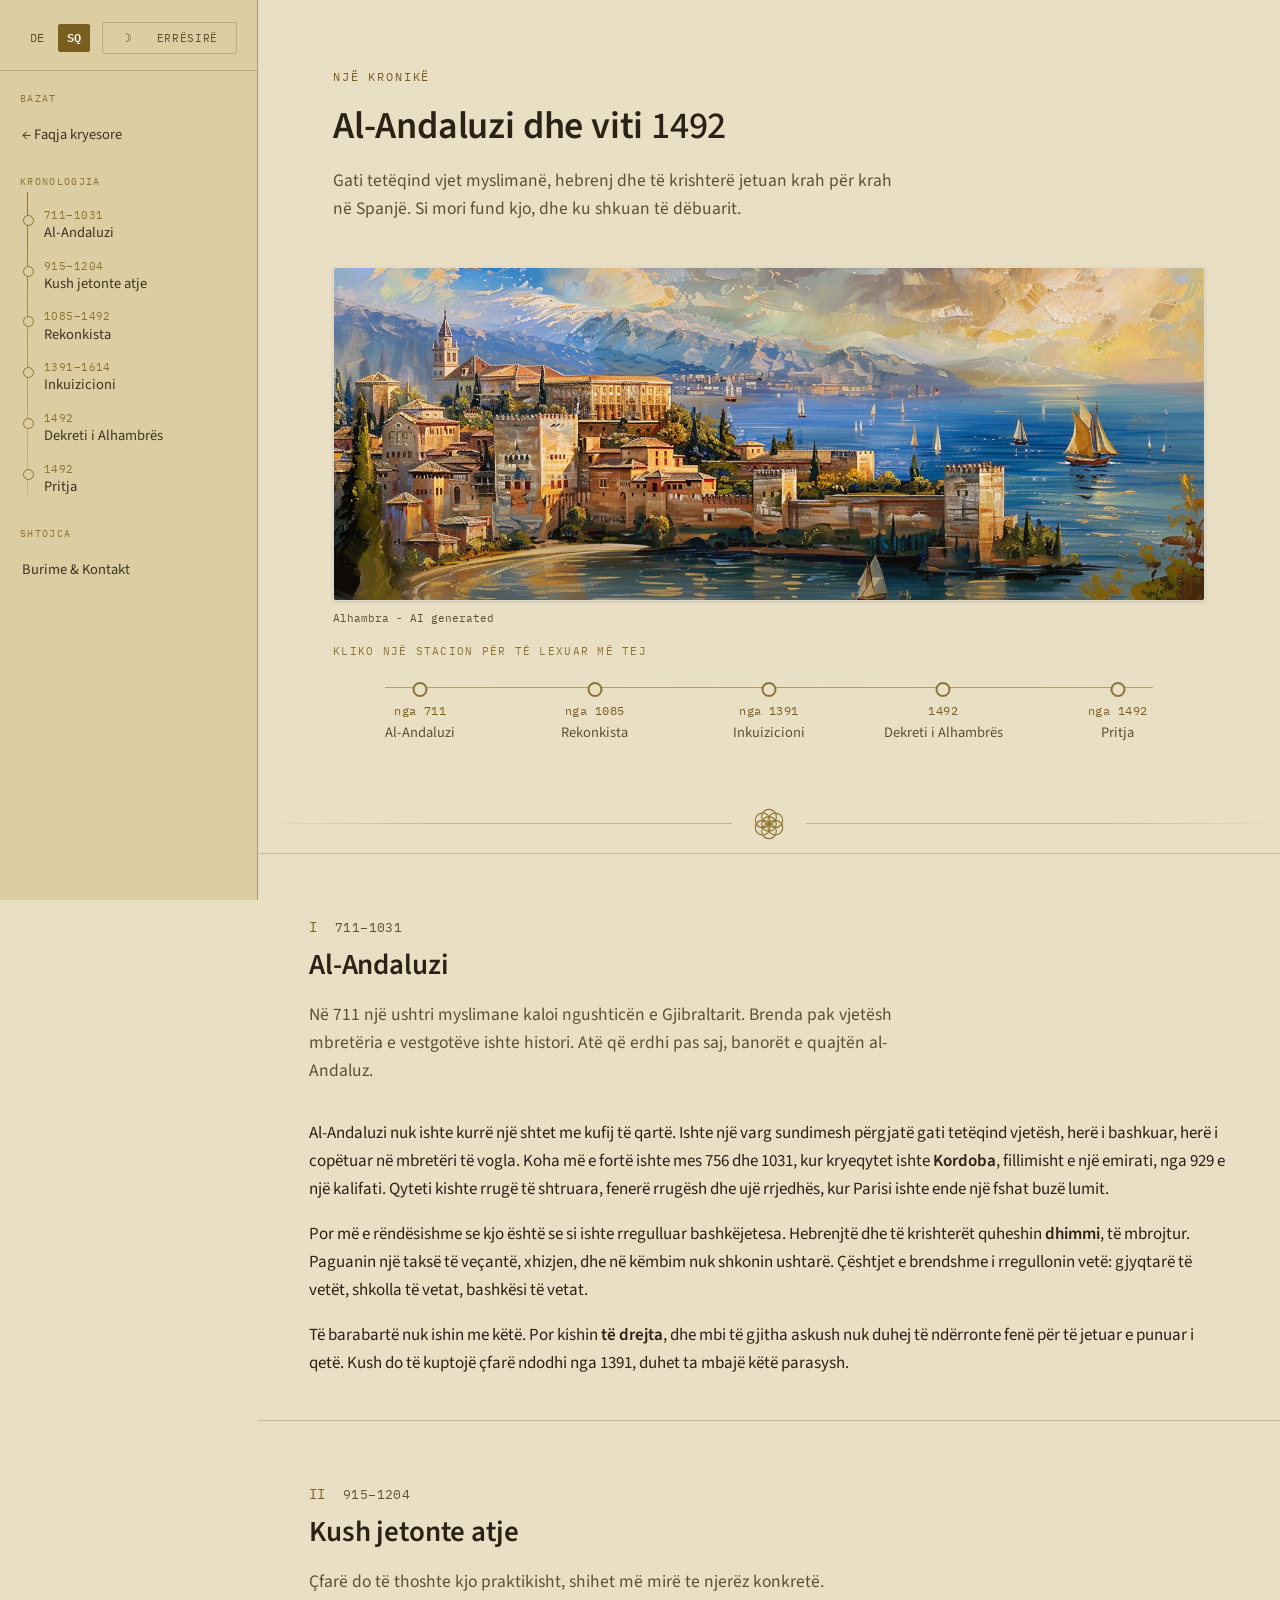
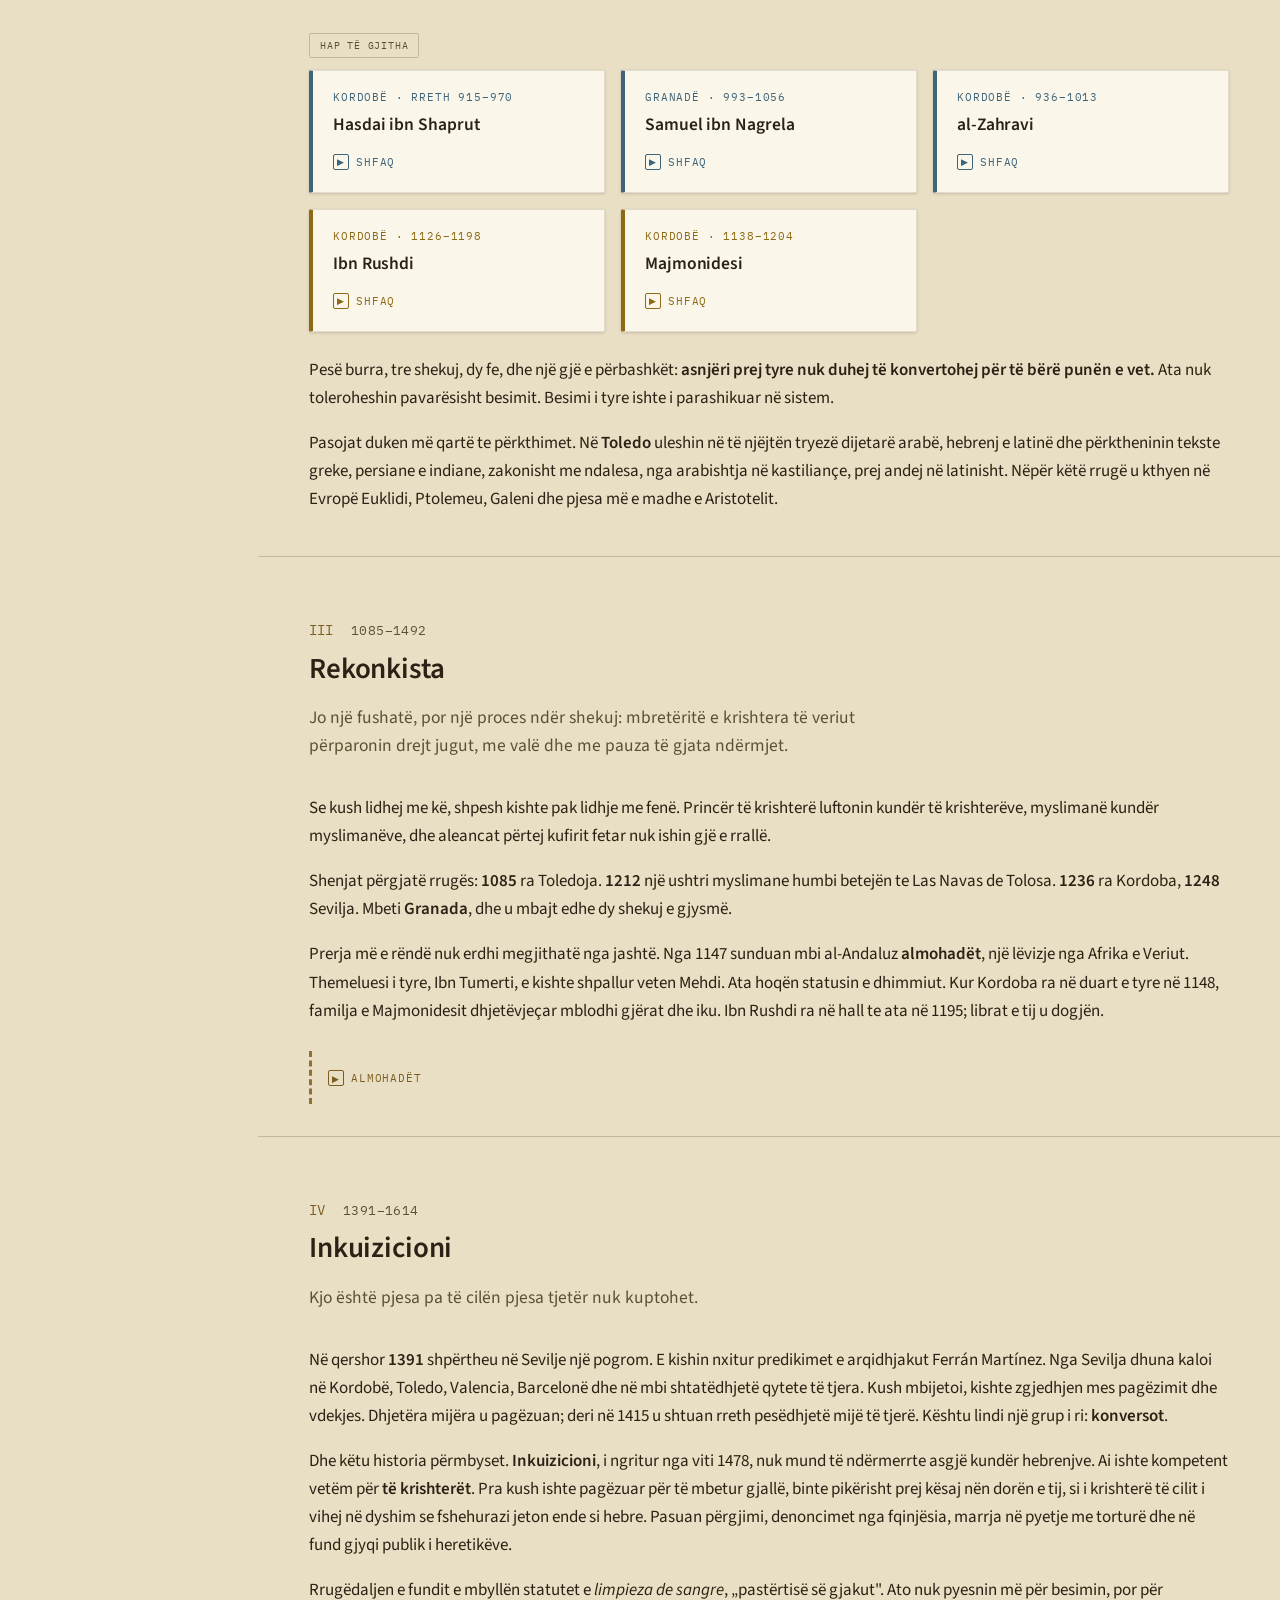
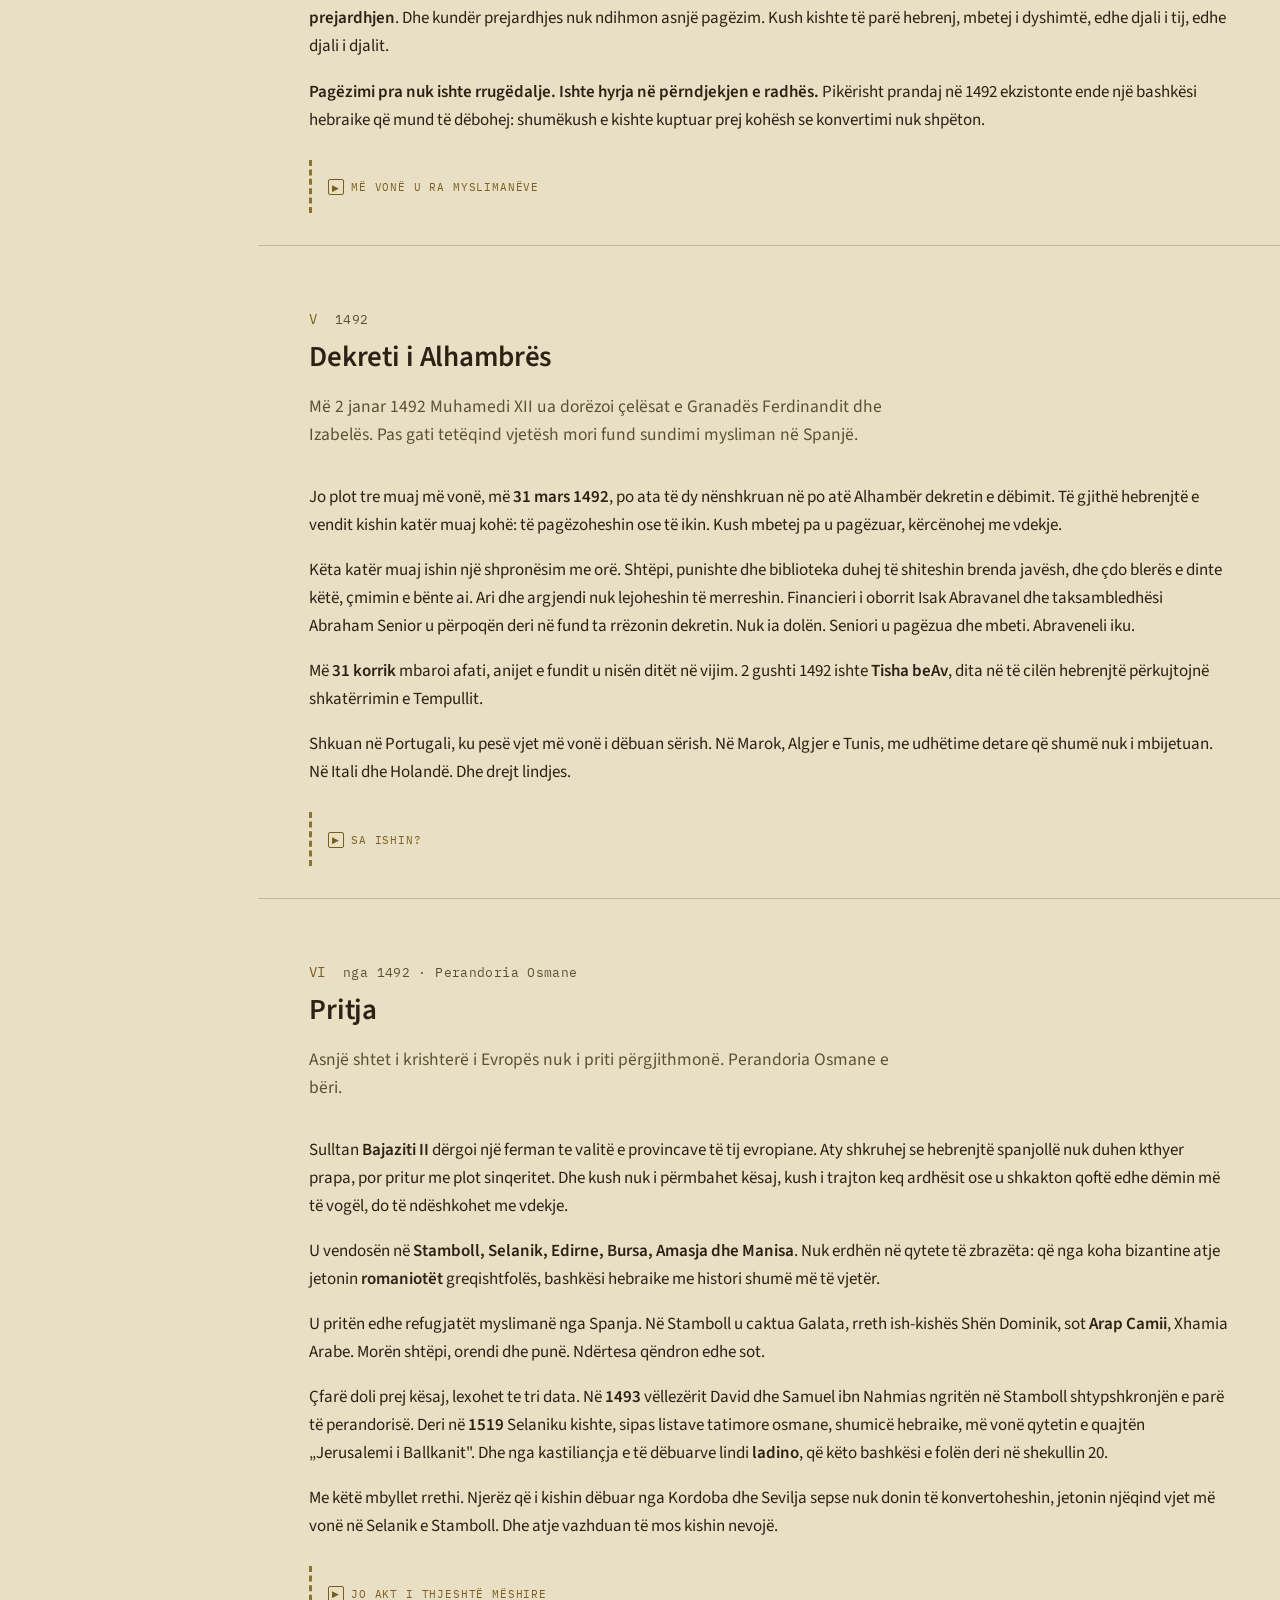
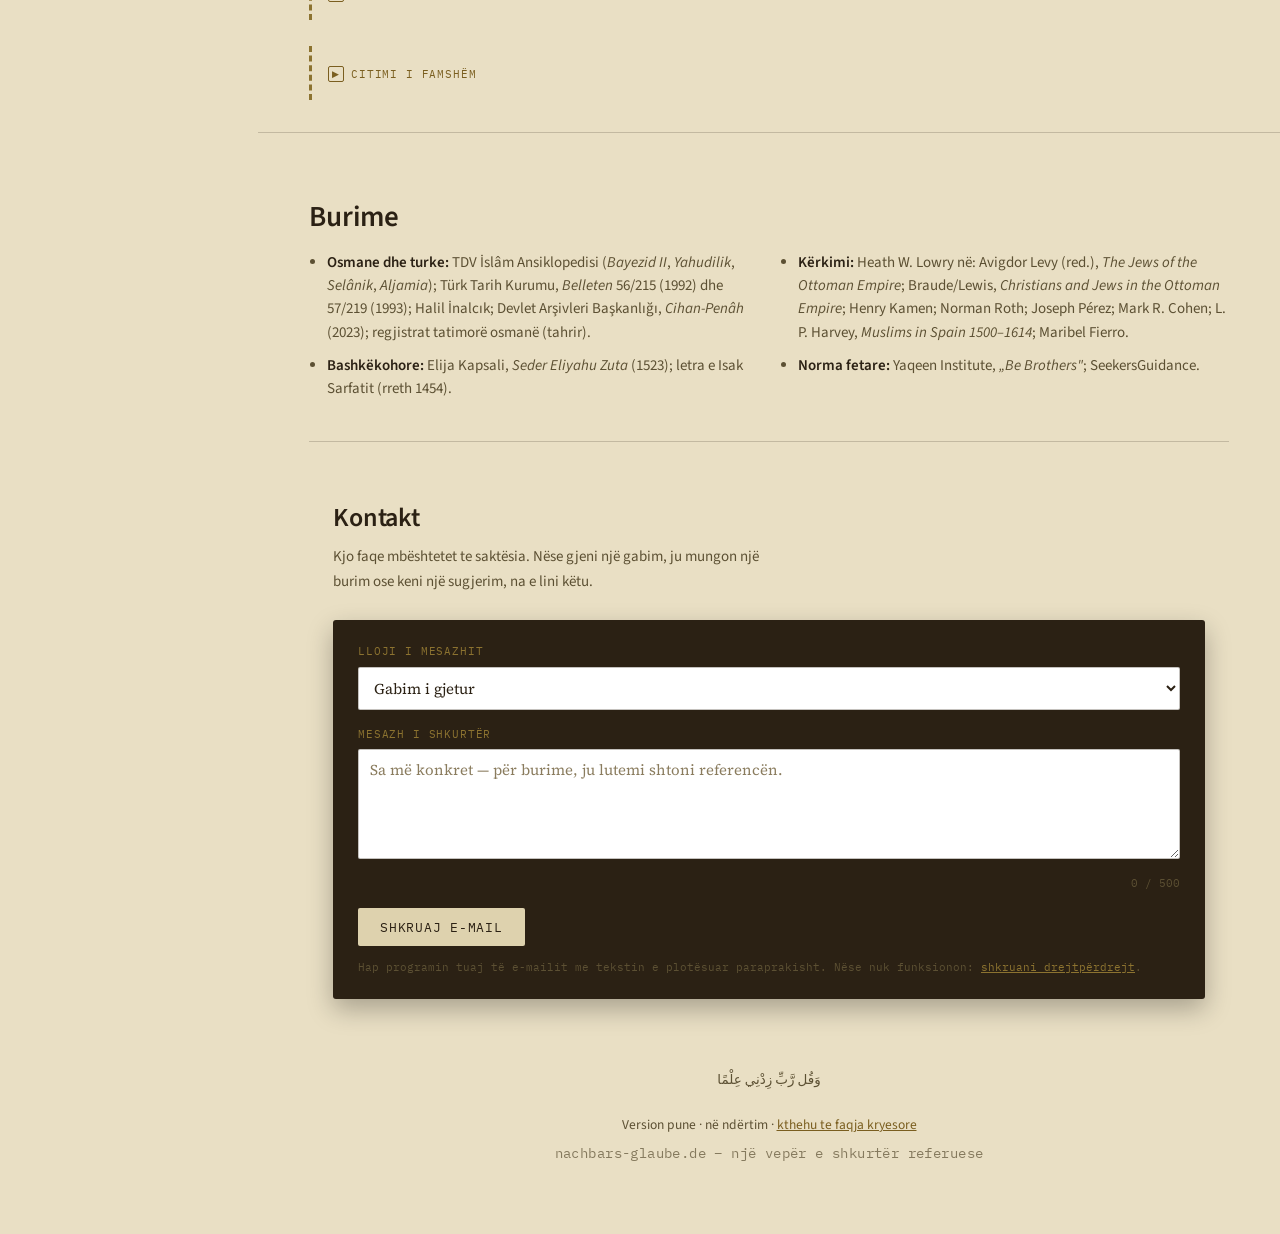
==== commit b88f3bf3: "newm -del" ====
--- a/al-andalus-1492-sq.html
+++ b/al-andalus-1492-sq.html
@@ -369,10 +369,6 @@
     <p>Por më e rëndësishme se kjo është se si ishte rregulluar bashkëjetesa. Hebrenjtë dhe të krishterët quheshin <b>dhimmi</b>, të mbrojtur. Paguanin një taksë të veçantë, xhizjen, dhe në këmbim nuk shkonin ushtarë. Çështjet e brendshme i rregullonin vetë: gjyqtarë të vetët, shkolla të vetat, bashkësi të vetat.</p>
 
     <p>Të barabartë nuk ishin me këtë. Por kishin <b>të drejta</b>, dhe mbi të gjitha askush nuk duhej të ndërronte fenë për të jetuar e punuar i qetë. Kush do të kuptojë çfarë ndodhi nga 1391, duhet ta mbajë këtë parasysh.</p>
-
-    <div class="gloss" data-label="Jo idil">
-      <p>Statusi i dhimmiut mbeti status i klasit të dytë. Rregullat e veshjes dhe ndalimet e ndërtimit zbatoheshin herë me rreptësi, herë aspak, sipas sunduesit, dhe në 1066 në Granadë ndodhi një masakër ndaj bashkësisë hebraike. Kush flet për „tetëqind vjet harmoni", e tepron. E vërteta është: përgjatë periudhave të gjata, dhe pikërisht në dekadat më pjellore, bashkëjetesa ishte normaliteti dhe dhuna përjashtimi.</p>
-    </div>
   </div>
 </section>
 
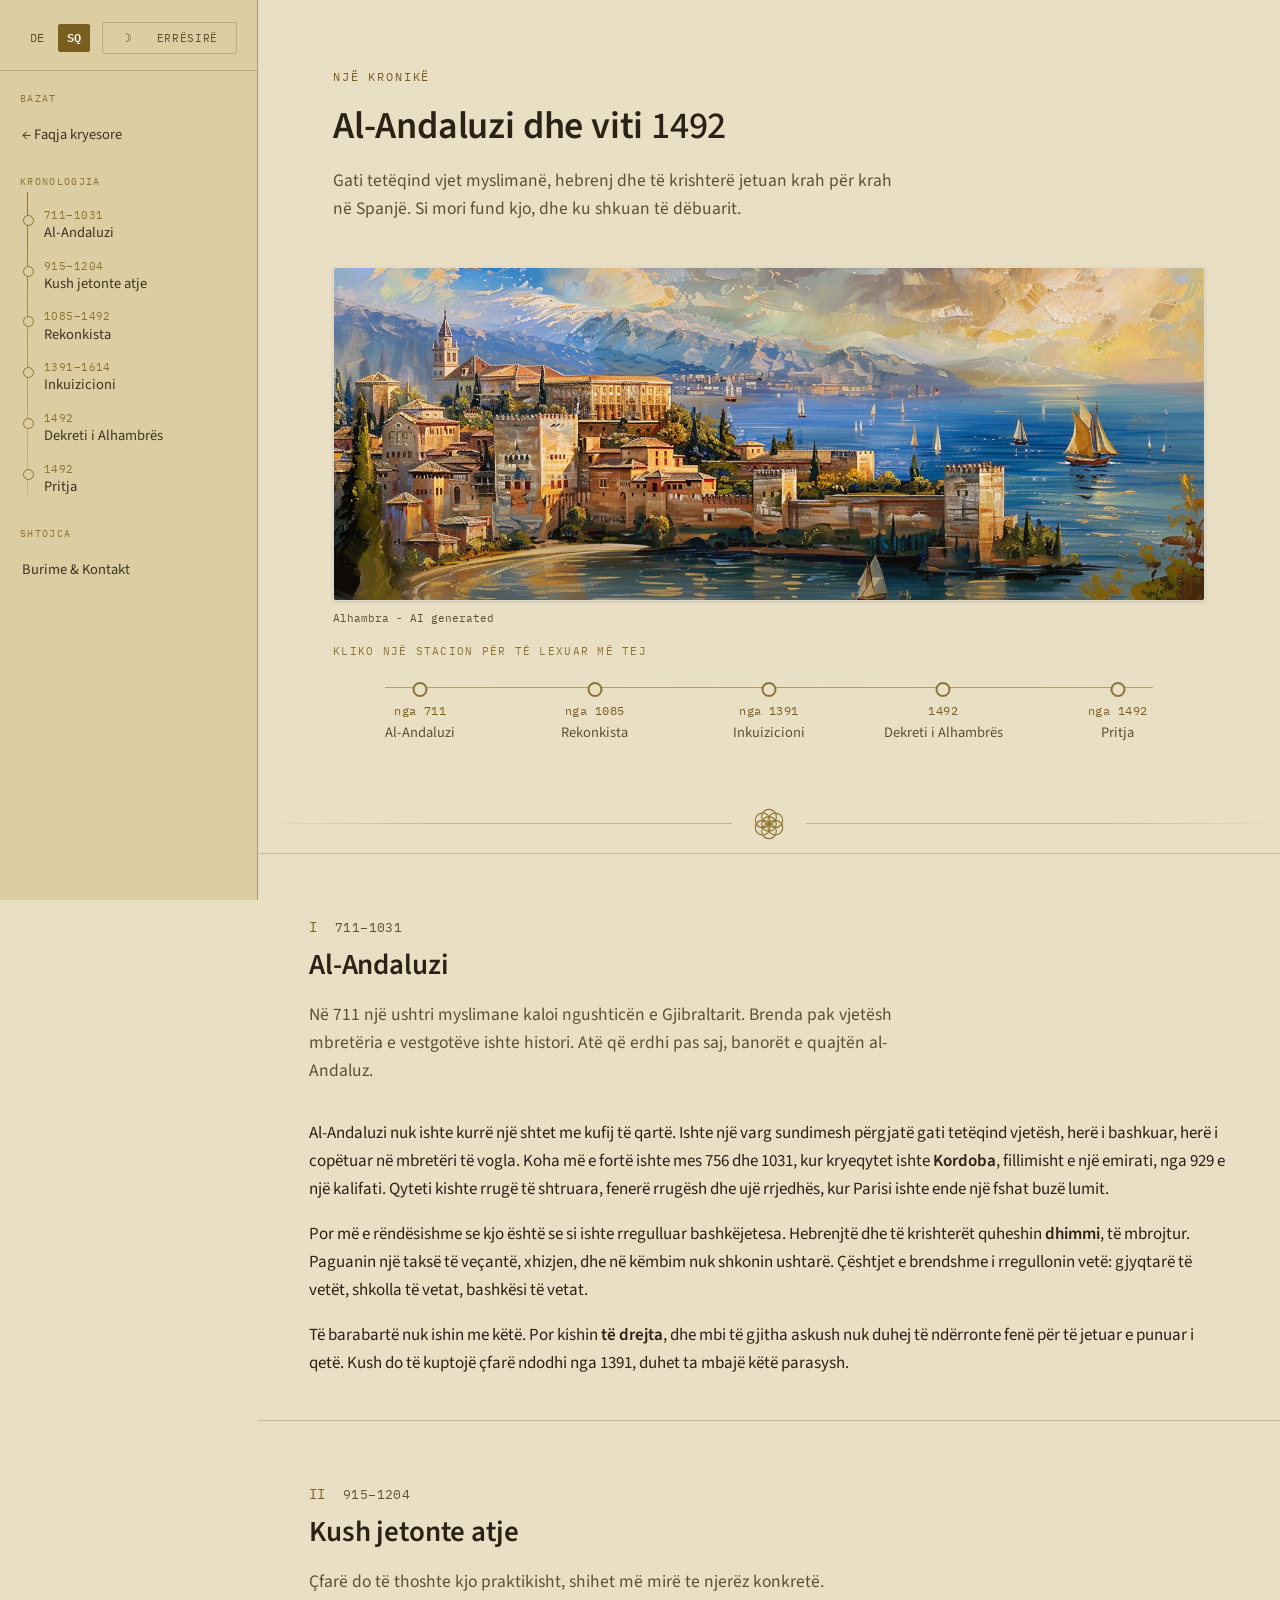
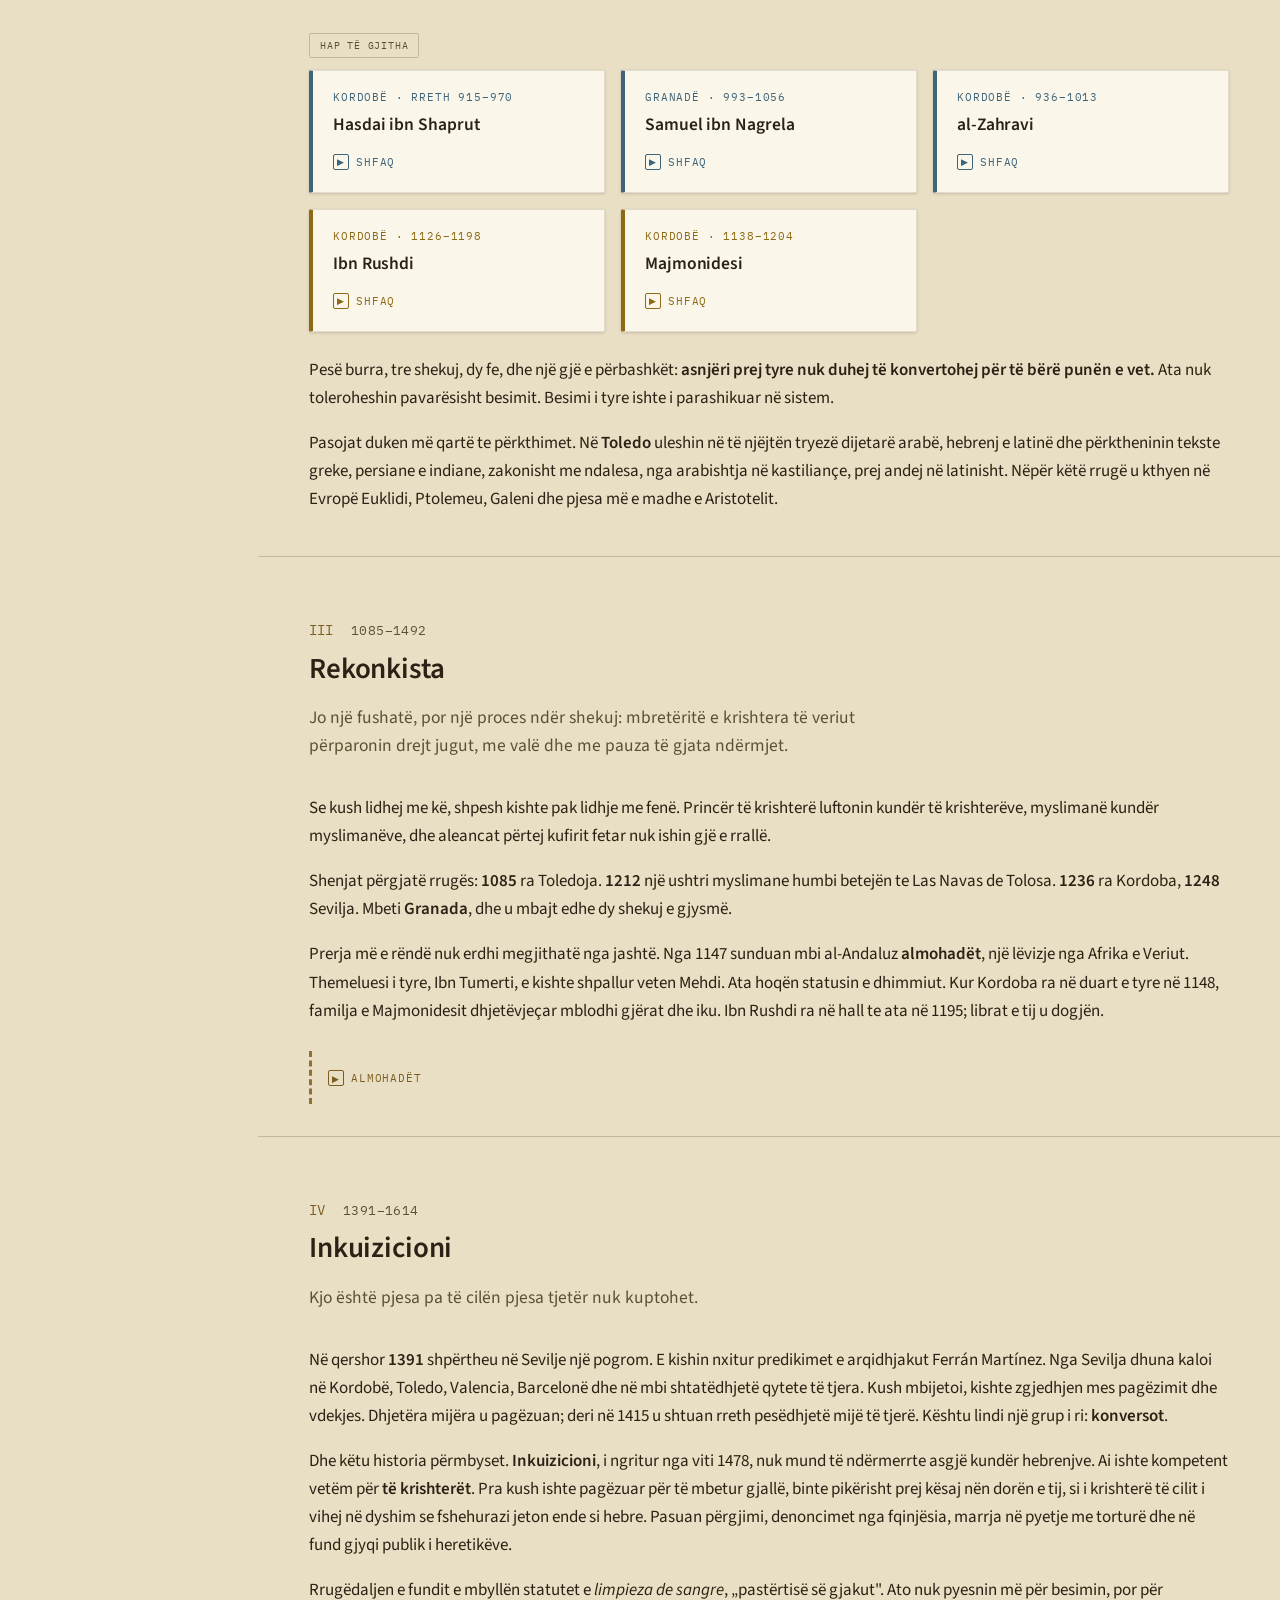
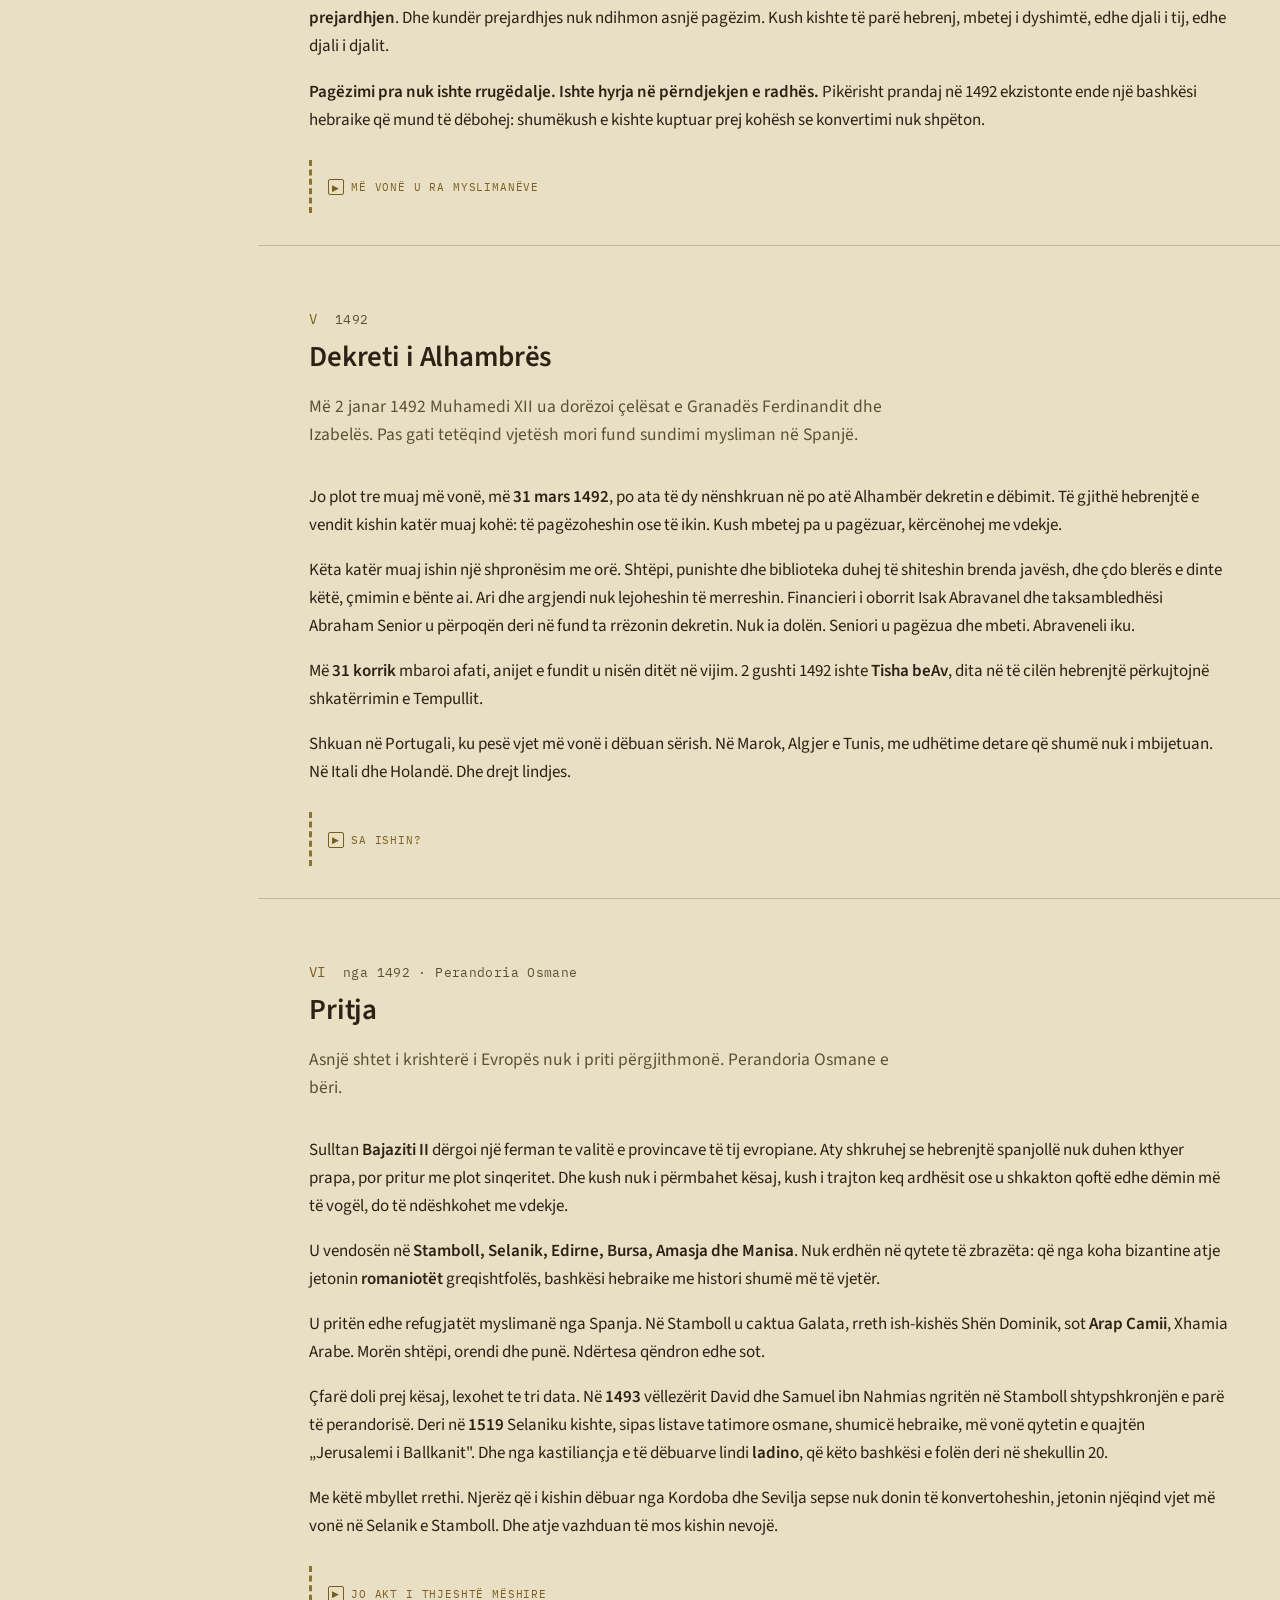
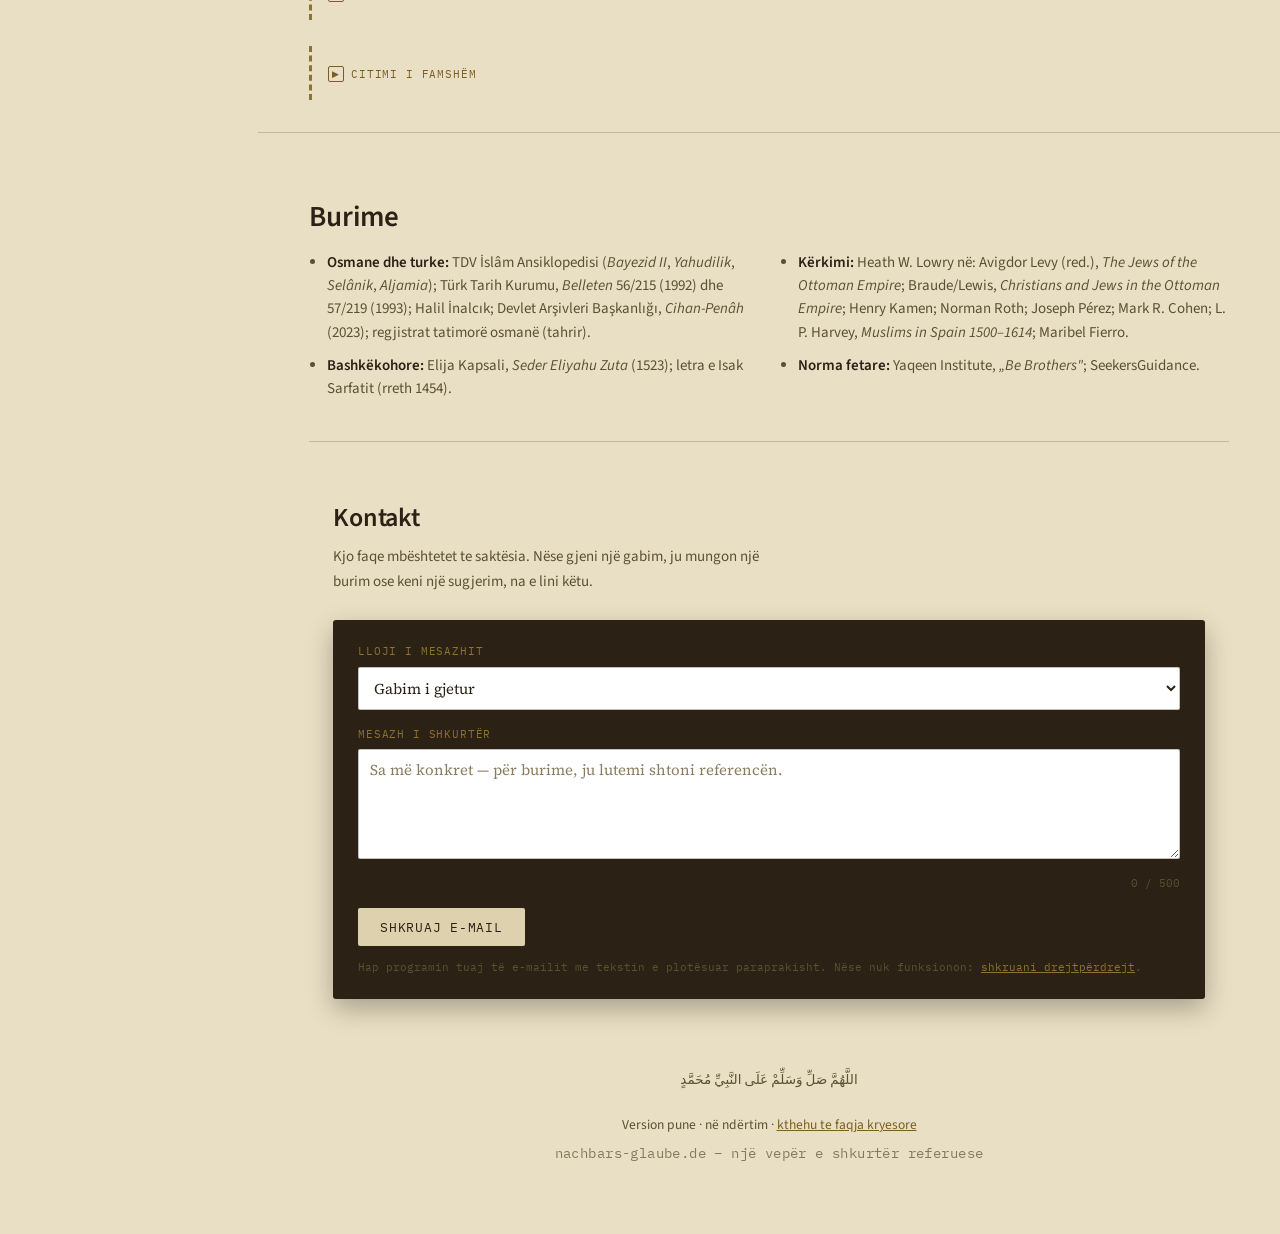
==== commit 62b689b4: "mayor changes" ====
--- a/al-andalus-1492-sq.html
+++ b/al-andalus-1492-sq.html
@@ -596,7 +596,7 @@
 </script>
 
 <footer>
-  <span class="footer-script" lang="ar" dir="rtl">وَقُل رَّبِّ زِدْنِي عِلْمًا</span>
+  <span class="footer-script" lang="ar" dir="rtl">اللَّهُمَّ صَلِّ وَسَلِّمْ عَلَى النَّبِيِّ مُحَمَّدٍ</span>
   <br><br>Version pune · në ndërtim · <a href="index-sq.html">kthehu te faqja kryesore</a>
   <span class="mono">nachbars-glaube.de – një vepër e shkurtër referuese</span>
 </footer>
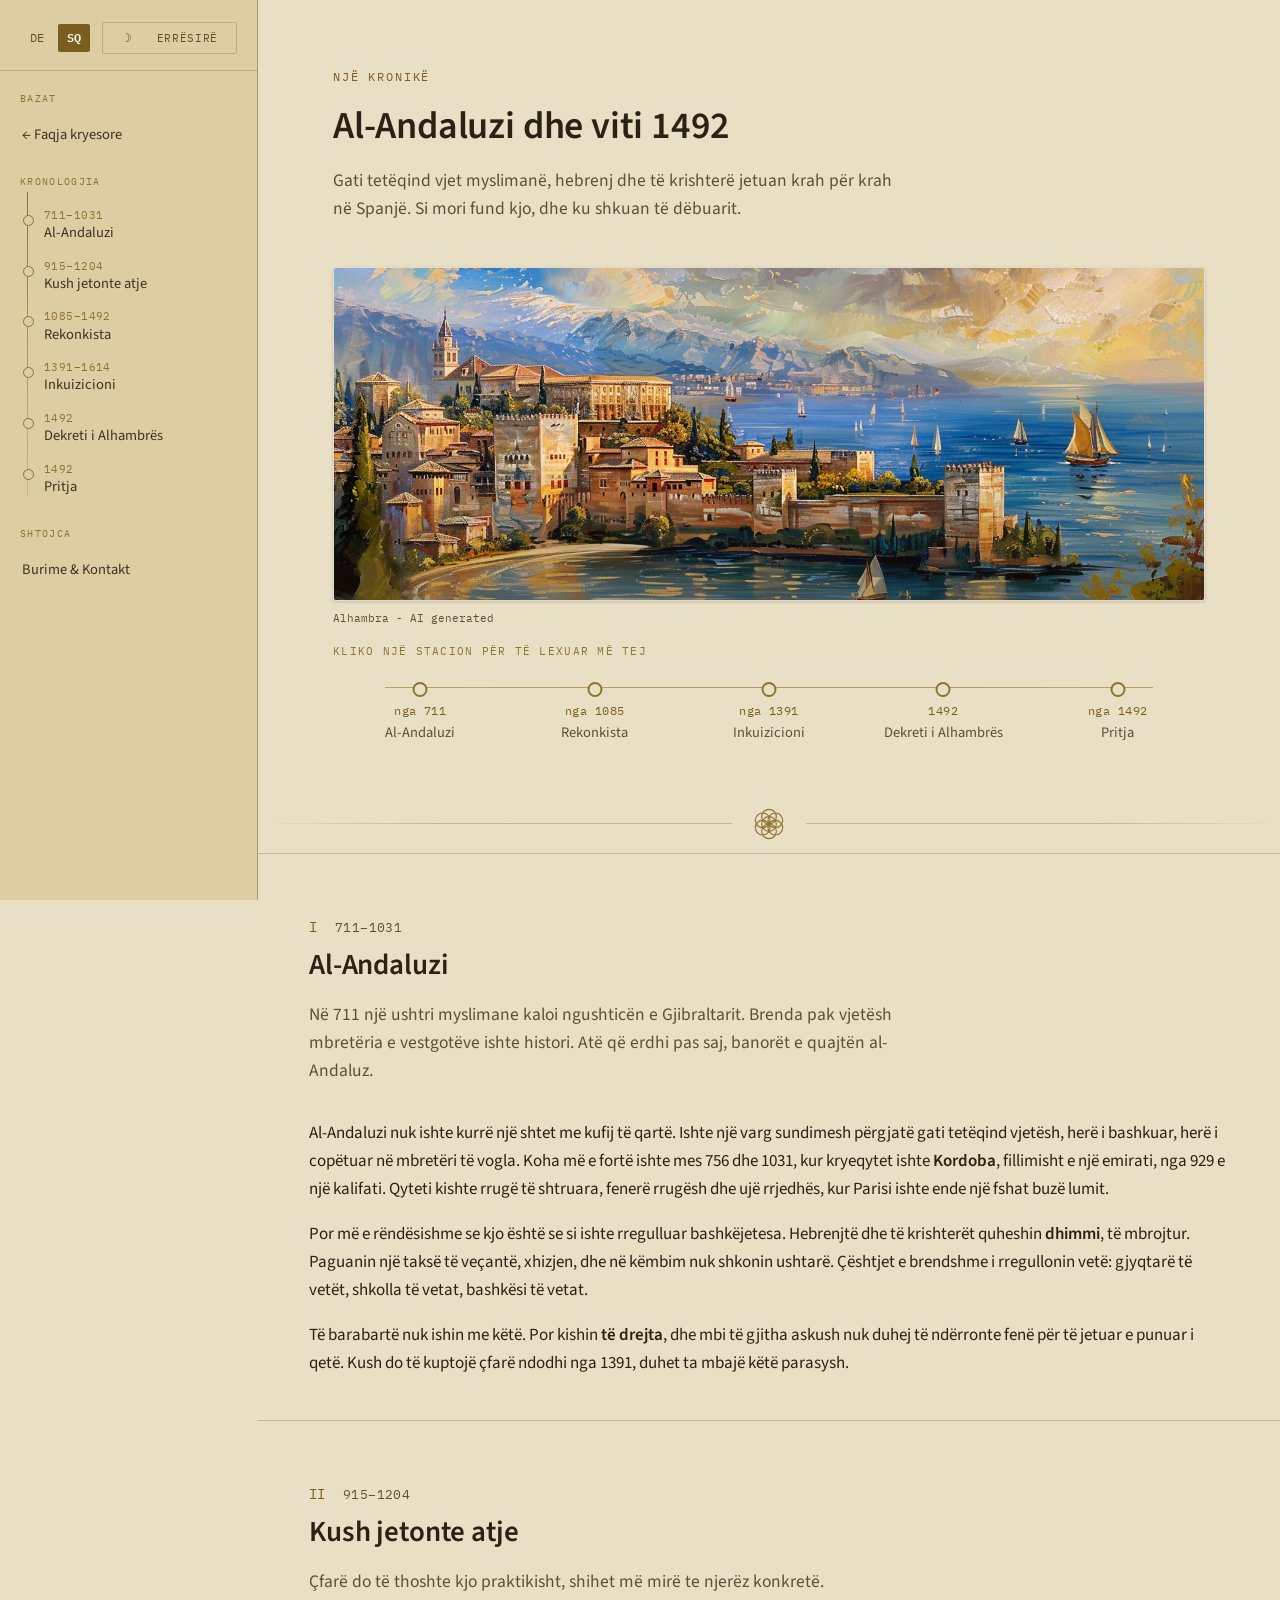
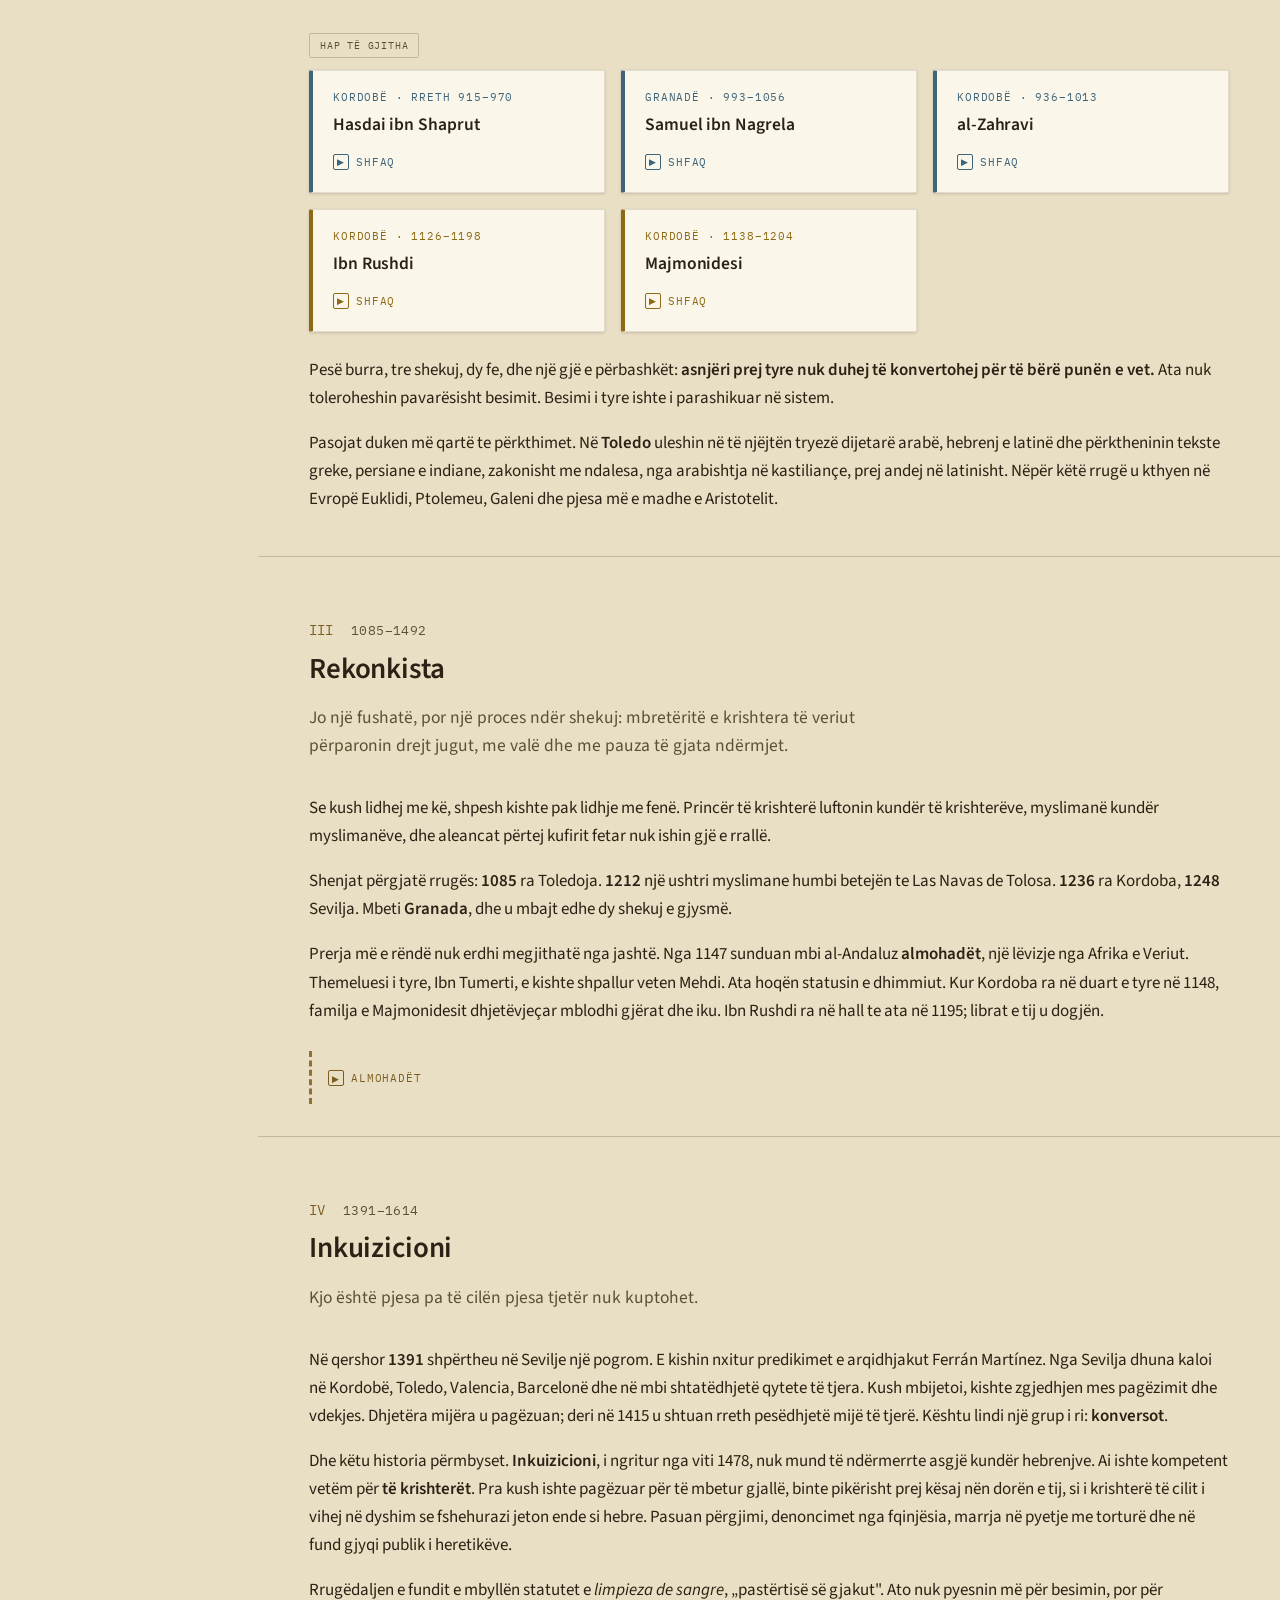
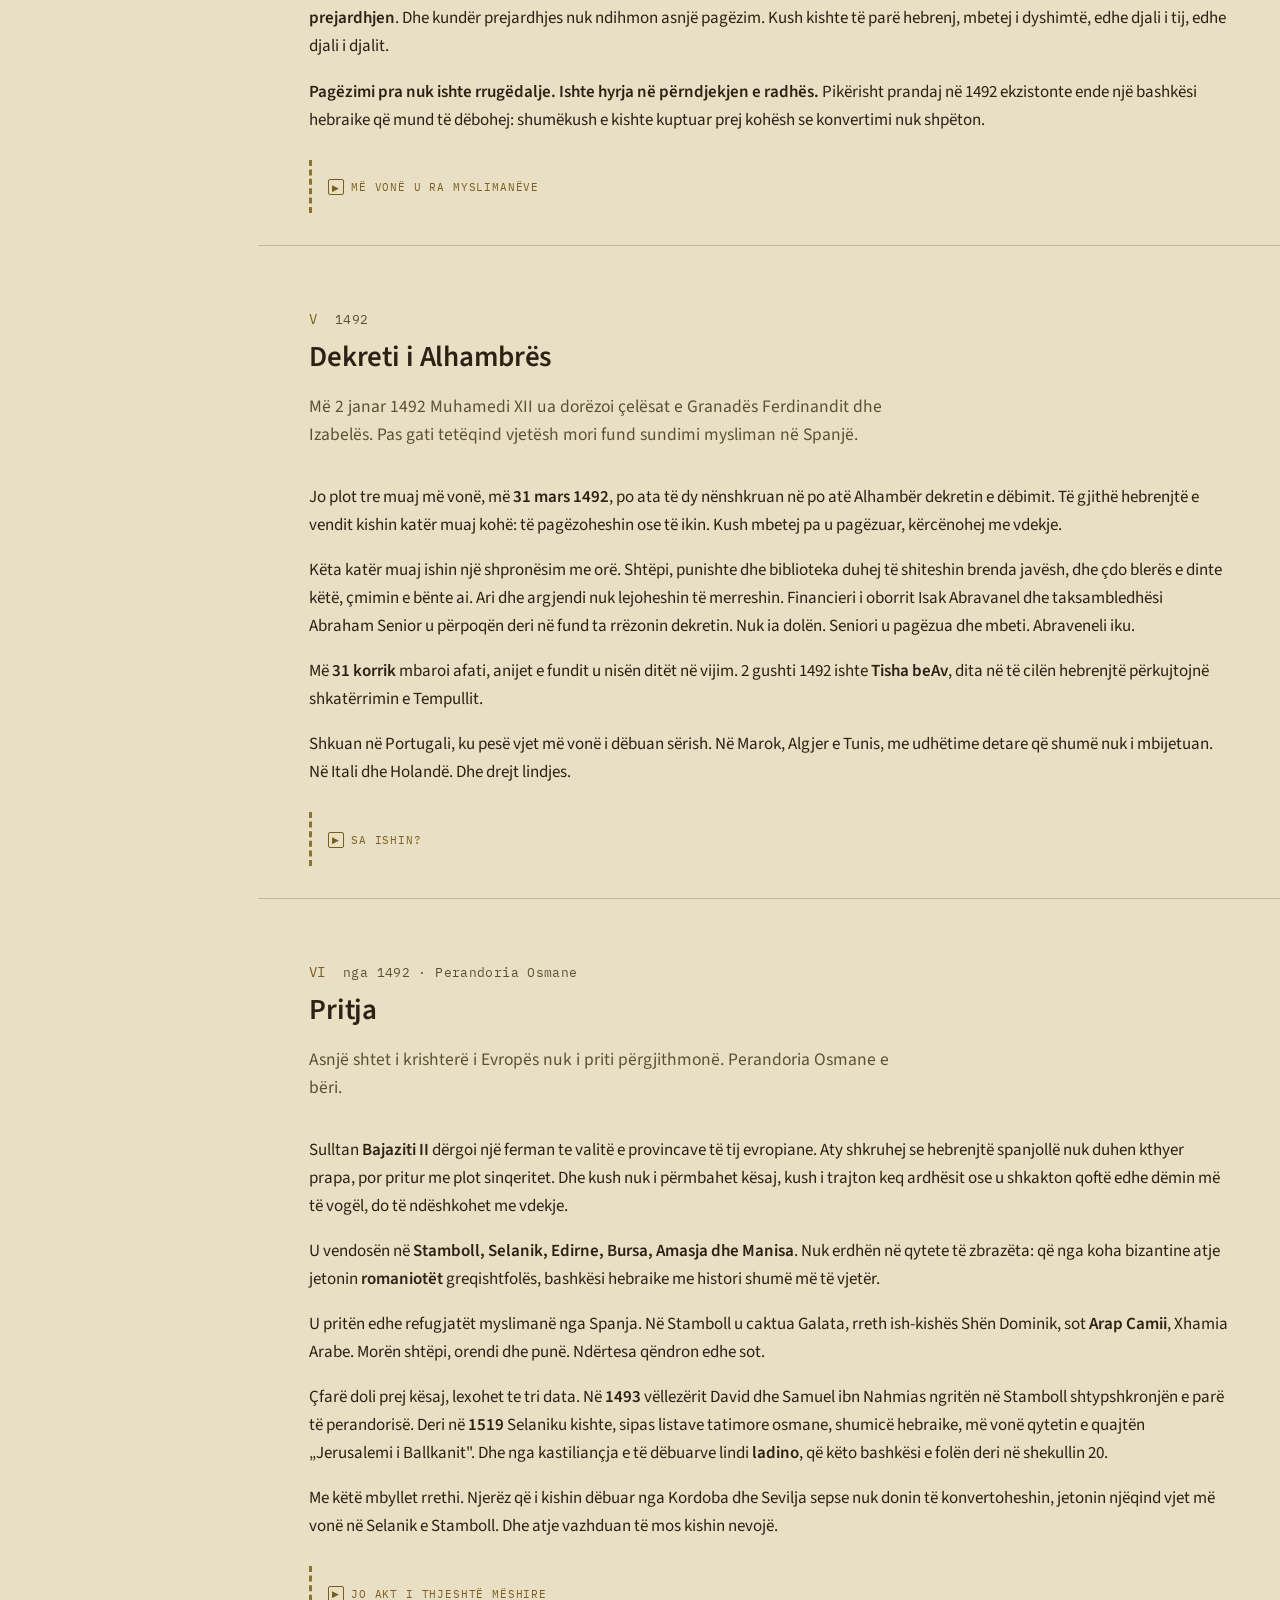
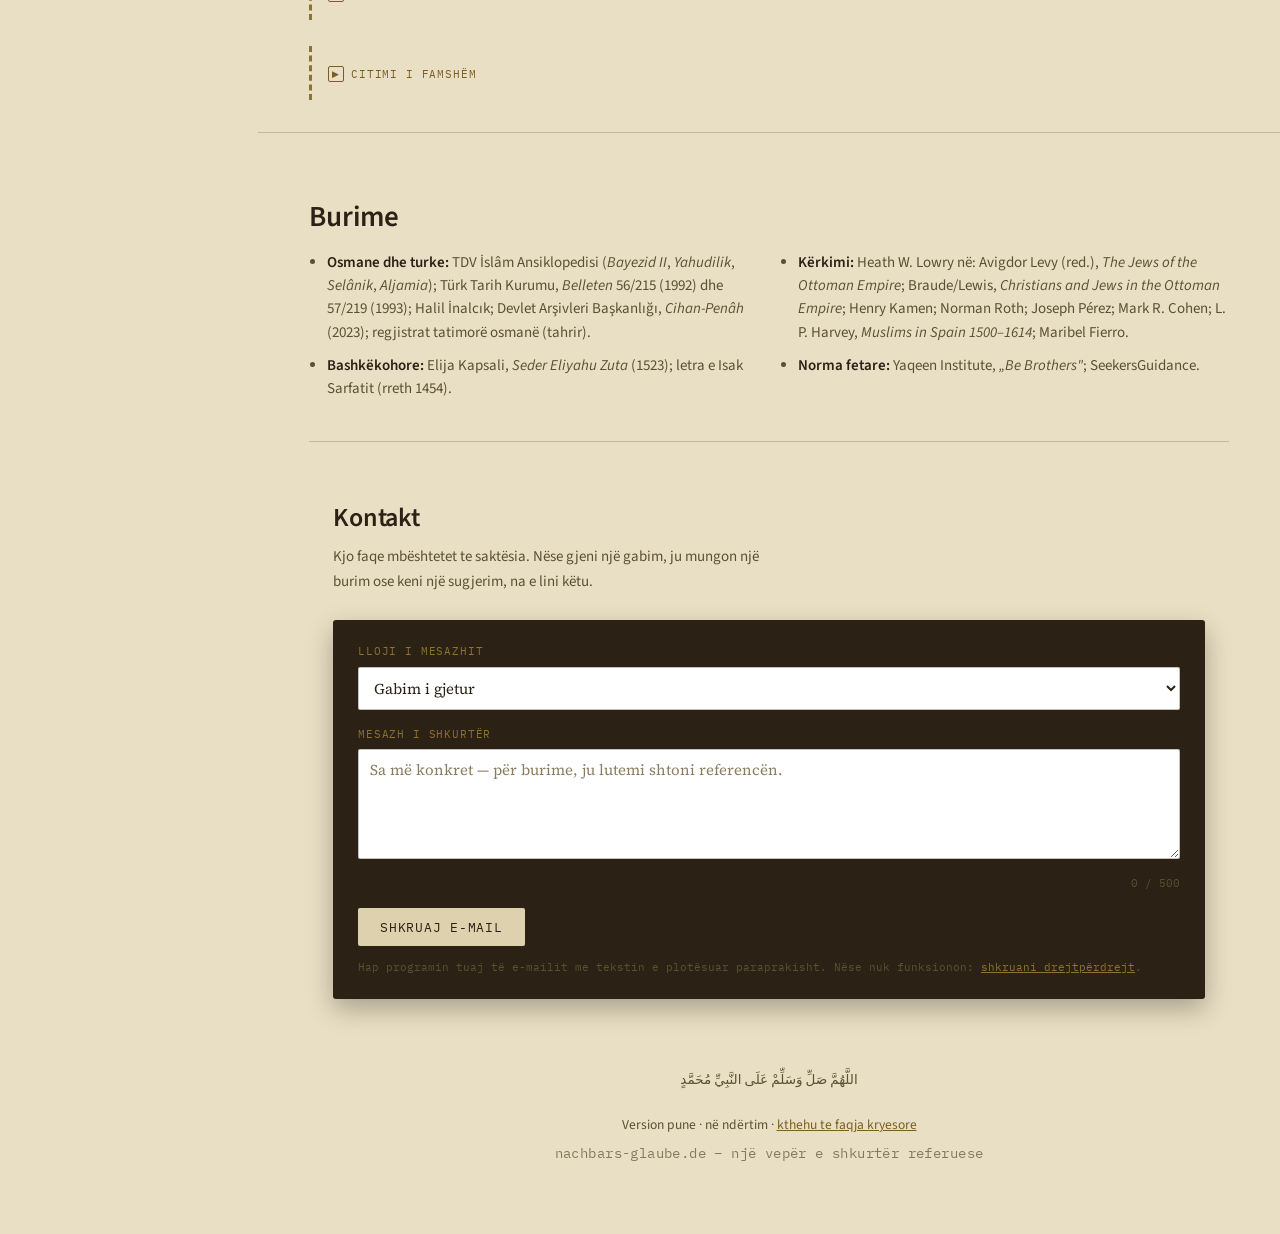
==== commit 3d7d28ba: "text upgrades" ====
--- a/al-andalus-1492-sq.html
+++ b/al-andalus-1492-sq.html
@@ -329,7 +329,7 @@
 
 <header class="hero">
   <span class="eyebrow">Një kronikë</span>
-  <h1>Al-Andaluzi dhe viti <em>1492</em></h1>
+  <h1>Al-Andaluzi dhe viti 1492</h1>
   <p>Gati tetëqind vjet myslimanë, hebrenj dhe të krishterë jetuan krah për krah në Spanjë. Si mori fund kjo, dhe ku shkuan të dëbuarit.</p>
 </header>
 
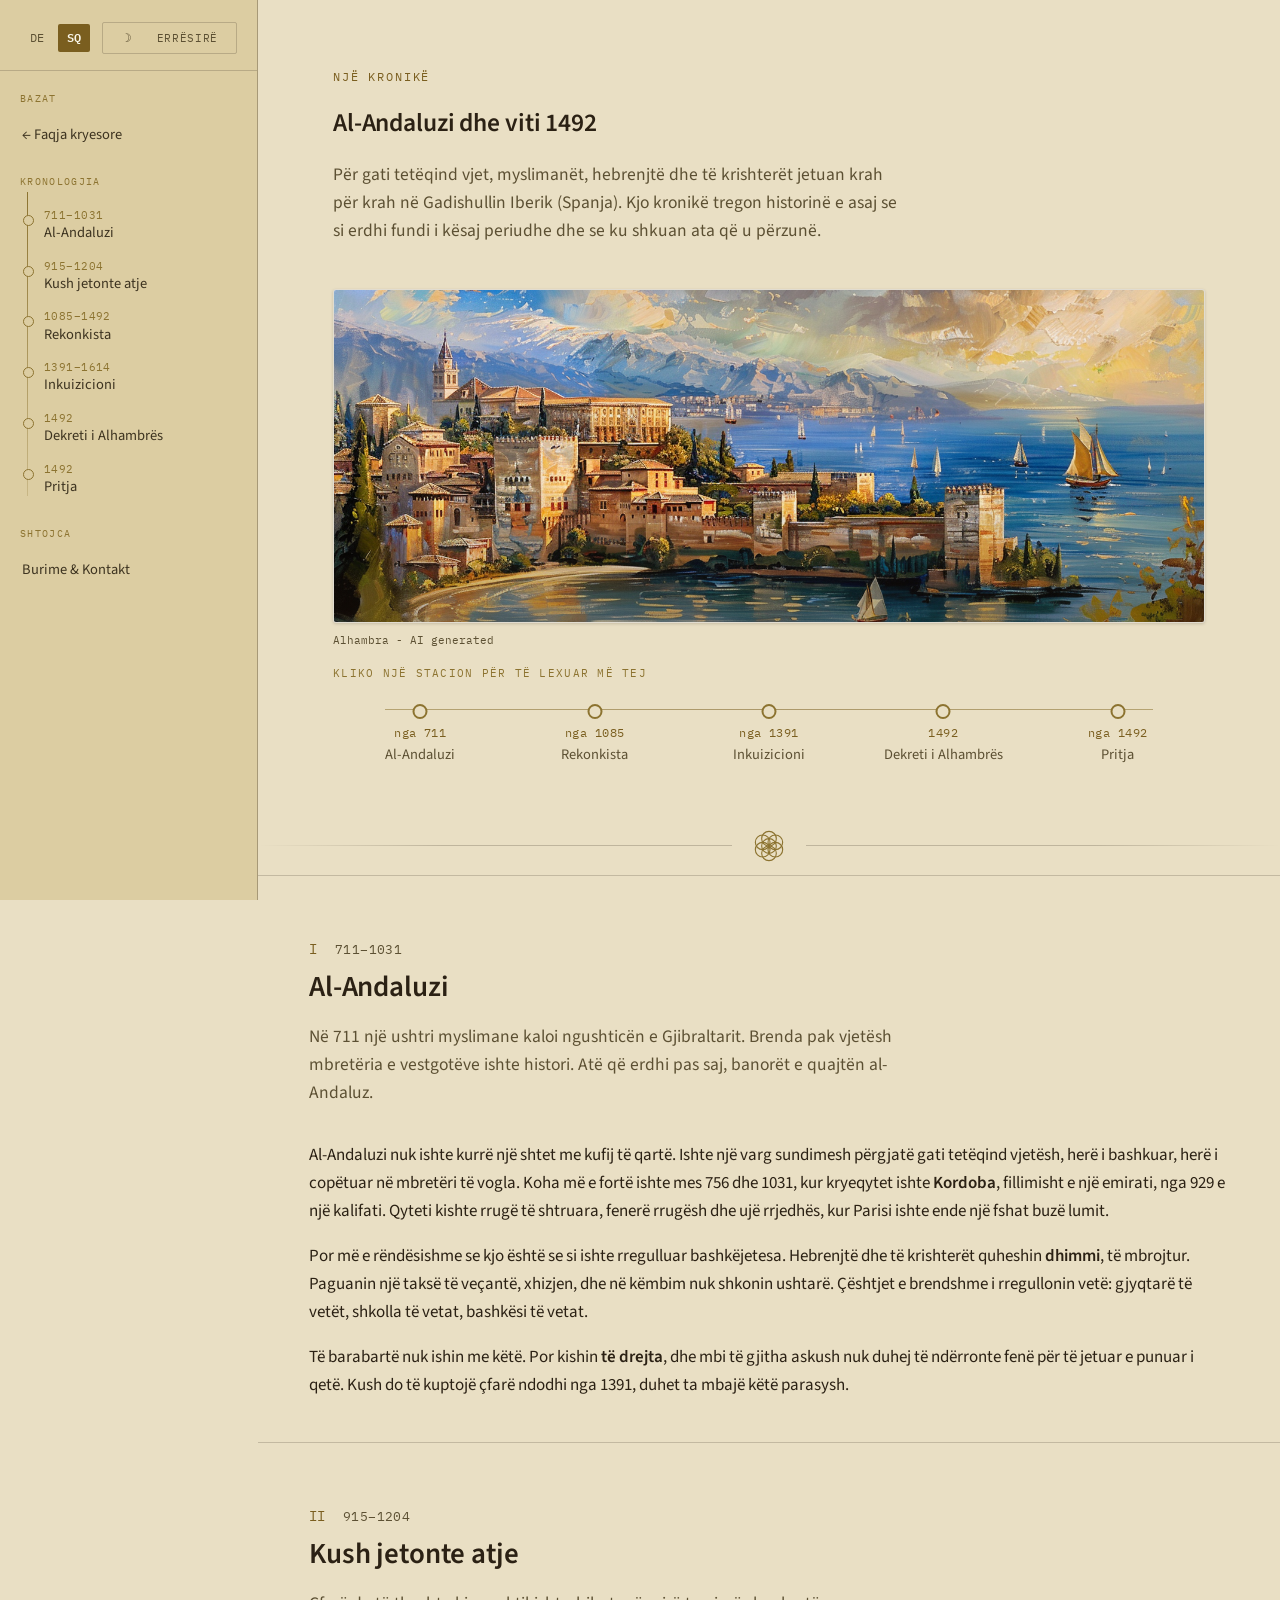
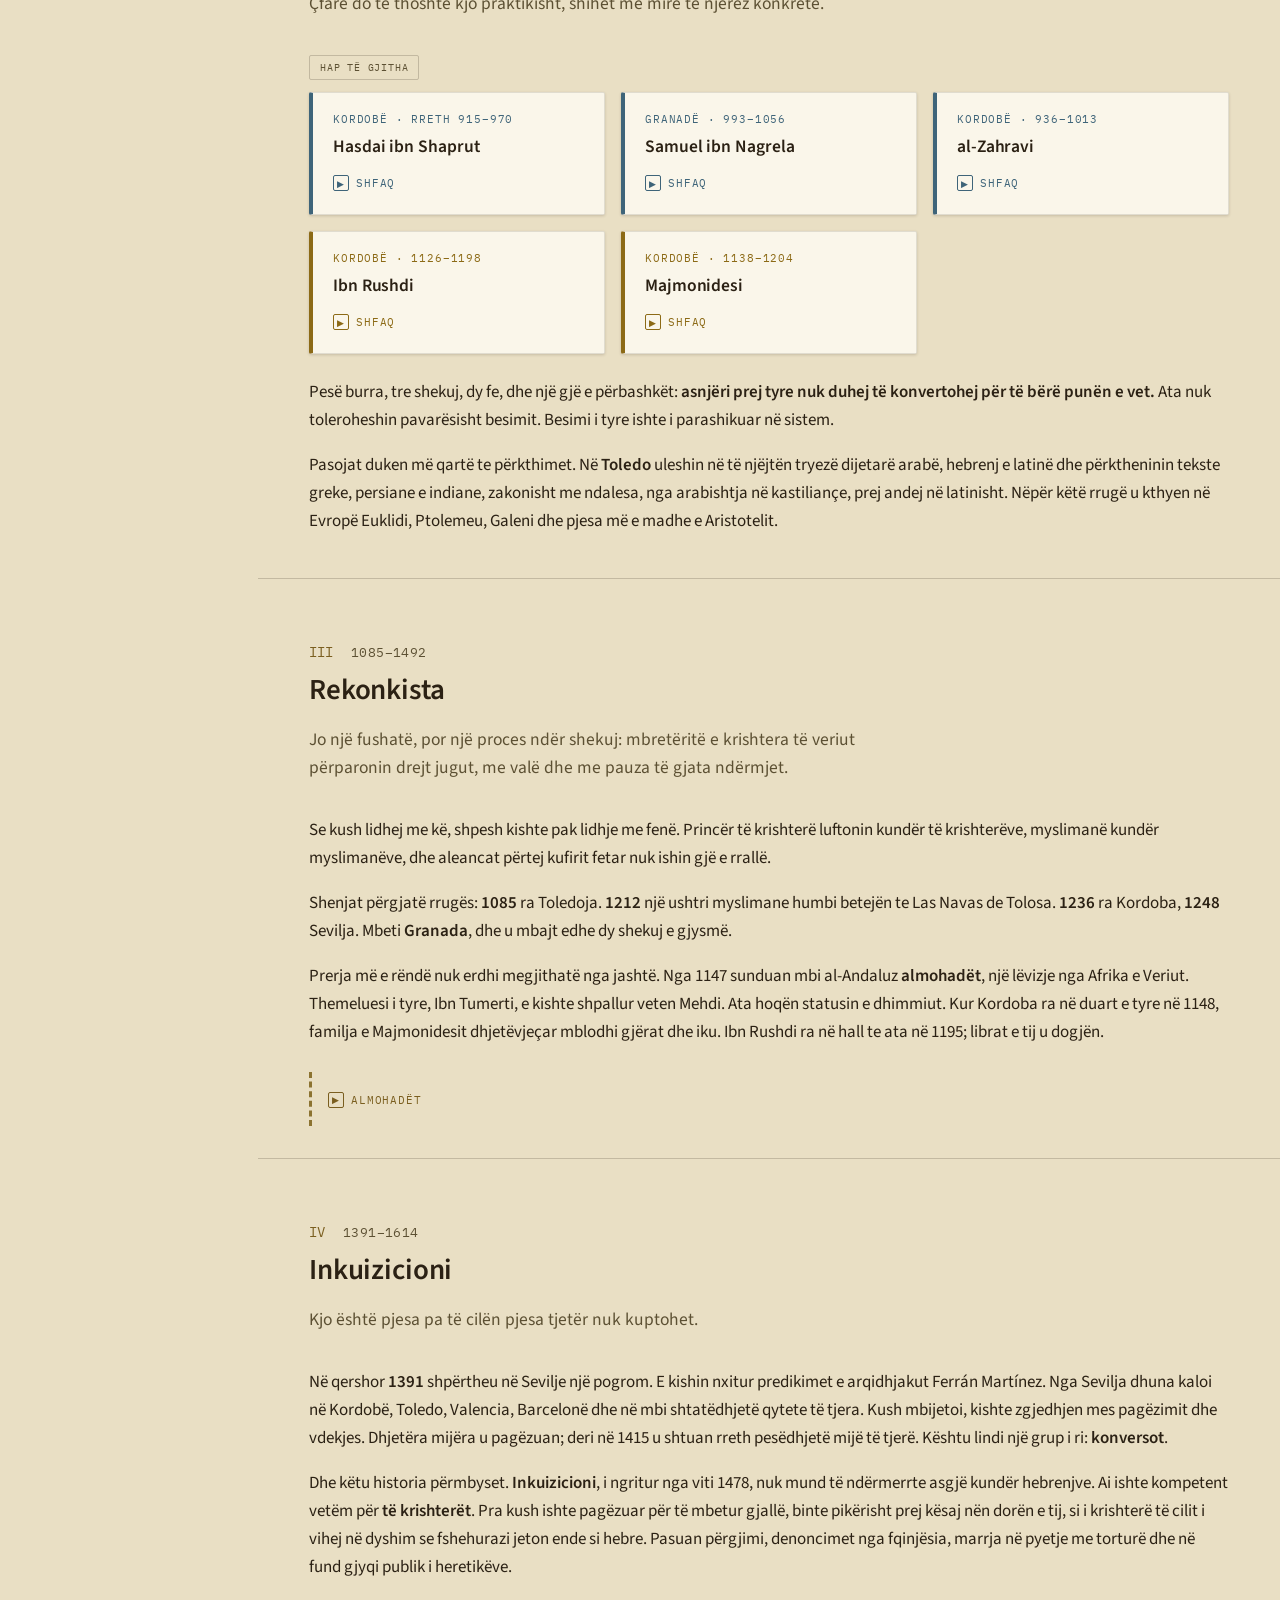
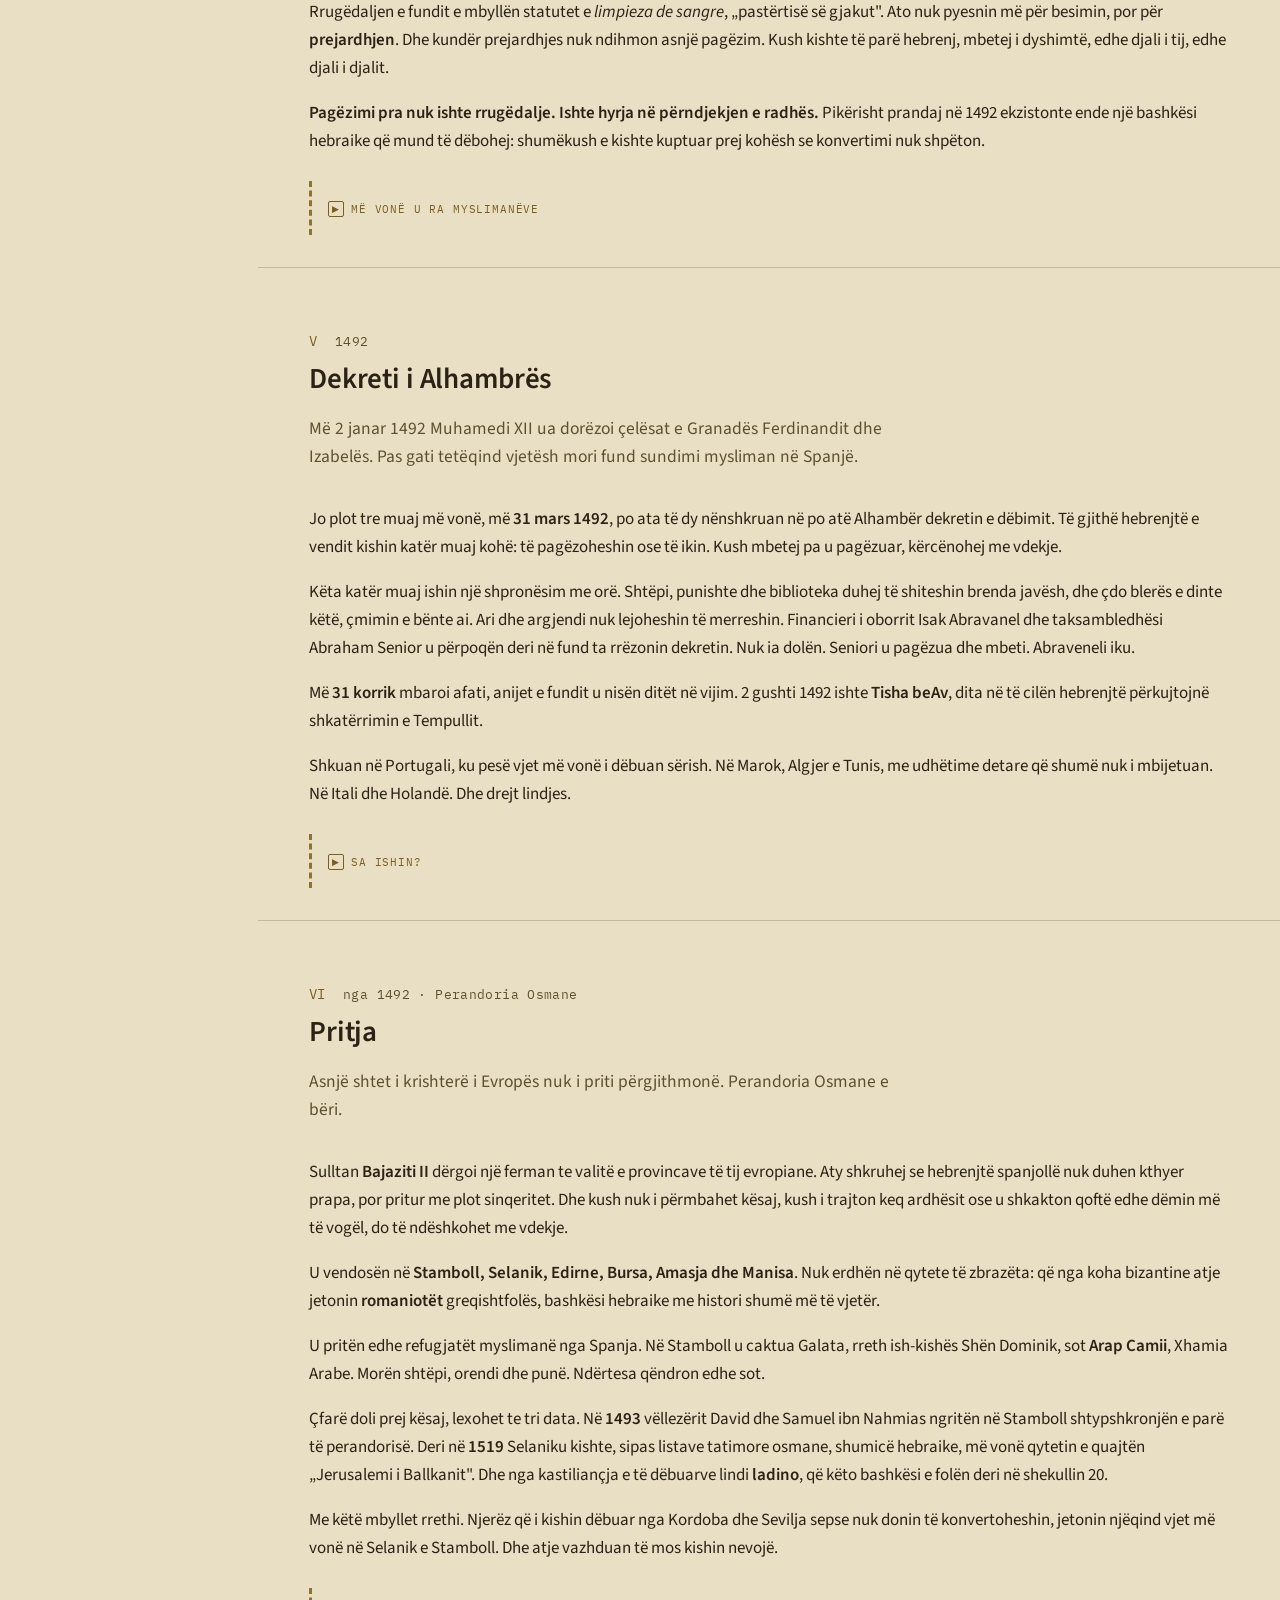
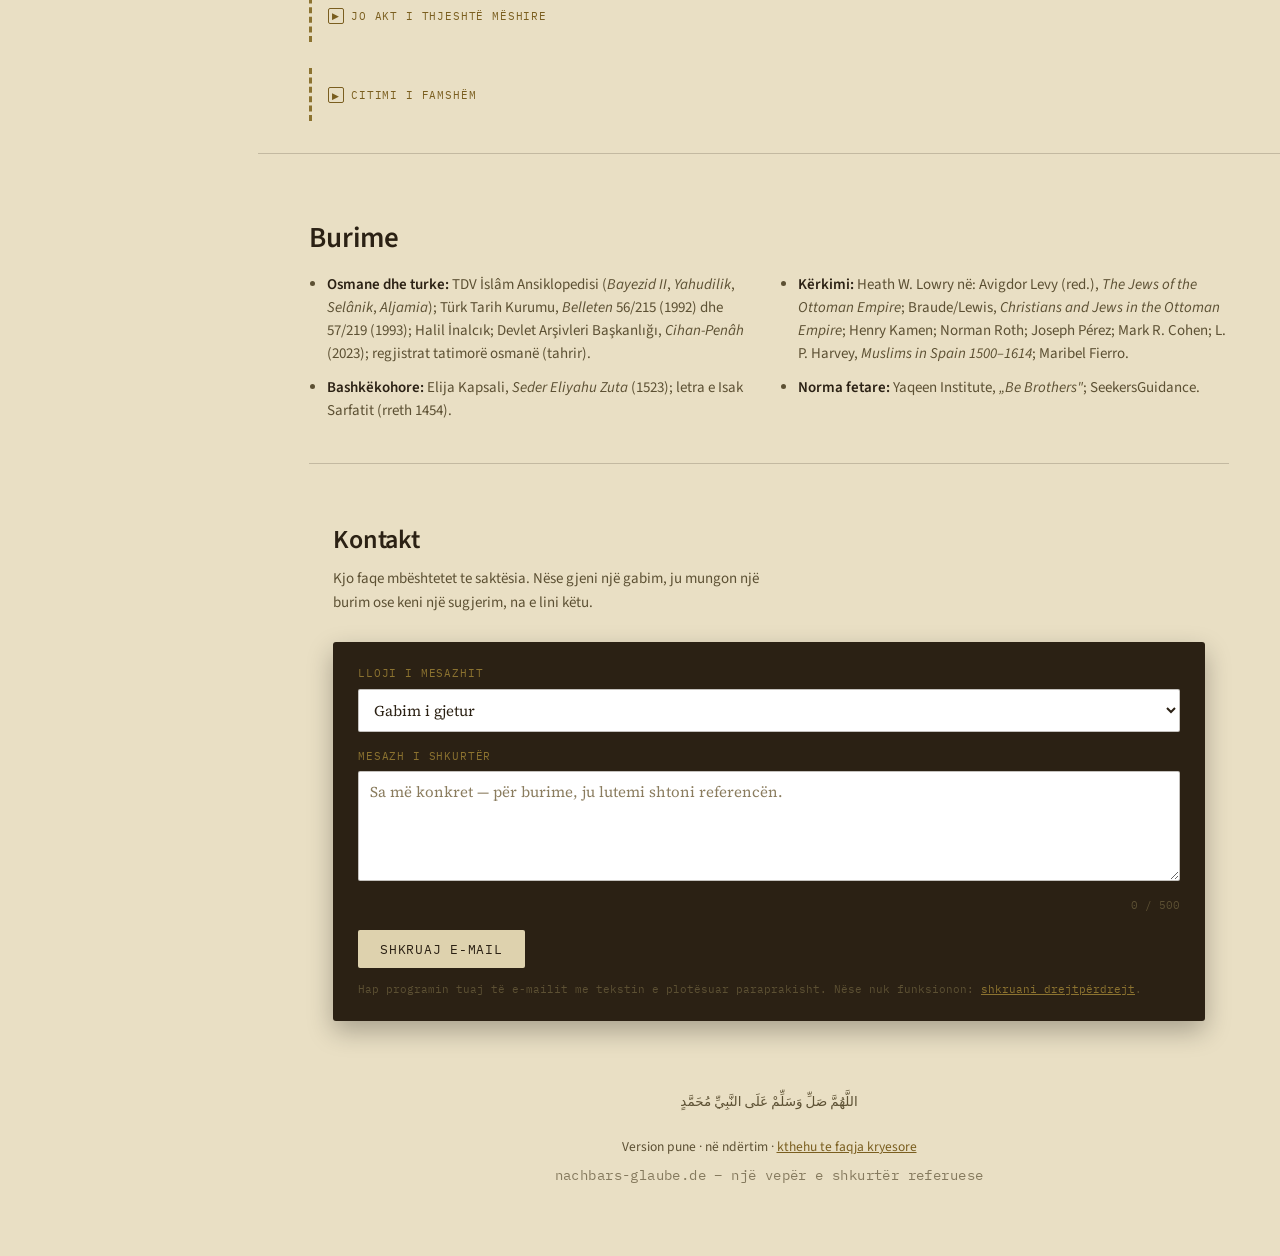
==== commit 6c716a59: "simplf changes text" ====
--- a/al-andalus-1492-sq.html
+++ b/al-andalus-1492-sq.html
@@ -329,8 +329,8 @@
 
 <header class="hero">
   <span class="eyebrow">Një kronikë</span>
-  <h1>Al-Andaluzi dhe viti 1492</h1>
-  <p>Gati tetëqind vjet myslimanë, hebrenj dhe të krishterë jetuan krah për krah në Spanjë. Si mori fund kjo, dhe ku shkuan të dëbuarit.</p>
+  <h2>Al-Andaluzi dhe viti 1492</h2>
+  <p>Për gati tetëqind vjet, myslimanët, hebrenjtë dhe të krishterët jetuan krah për krah në Gadishullin Iberik (Spanja). Kjo kronikë tregon historinë e asaj se si erdhi fundi i kësaj periudhe dhe se ku shkuan ata që u përzunë.</p>
 </header>
 
 <figure class="hero-figure">
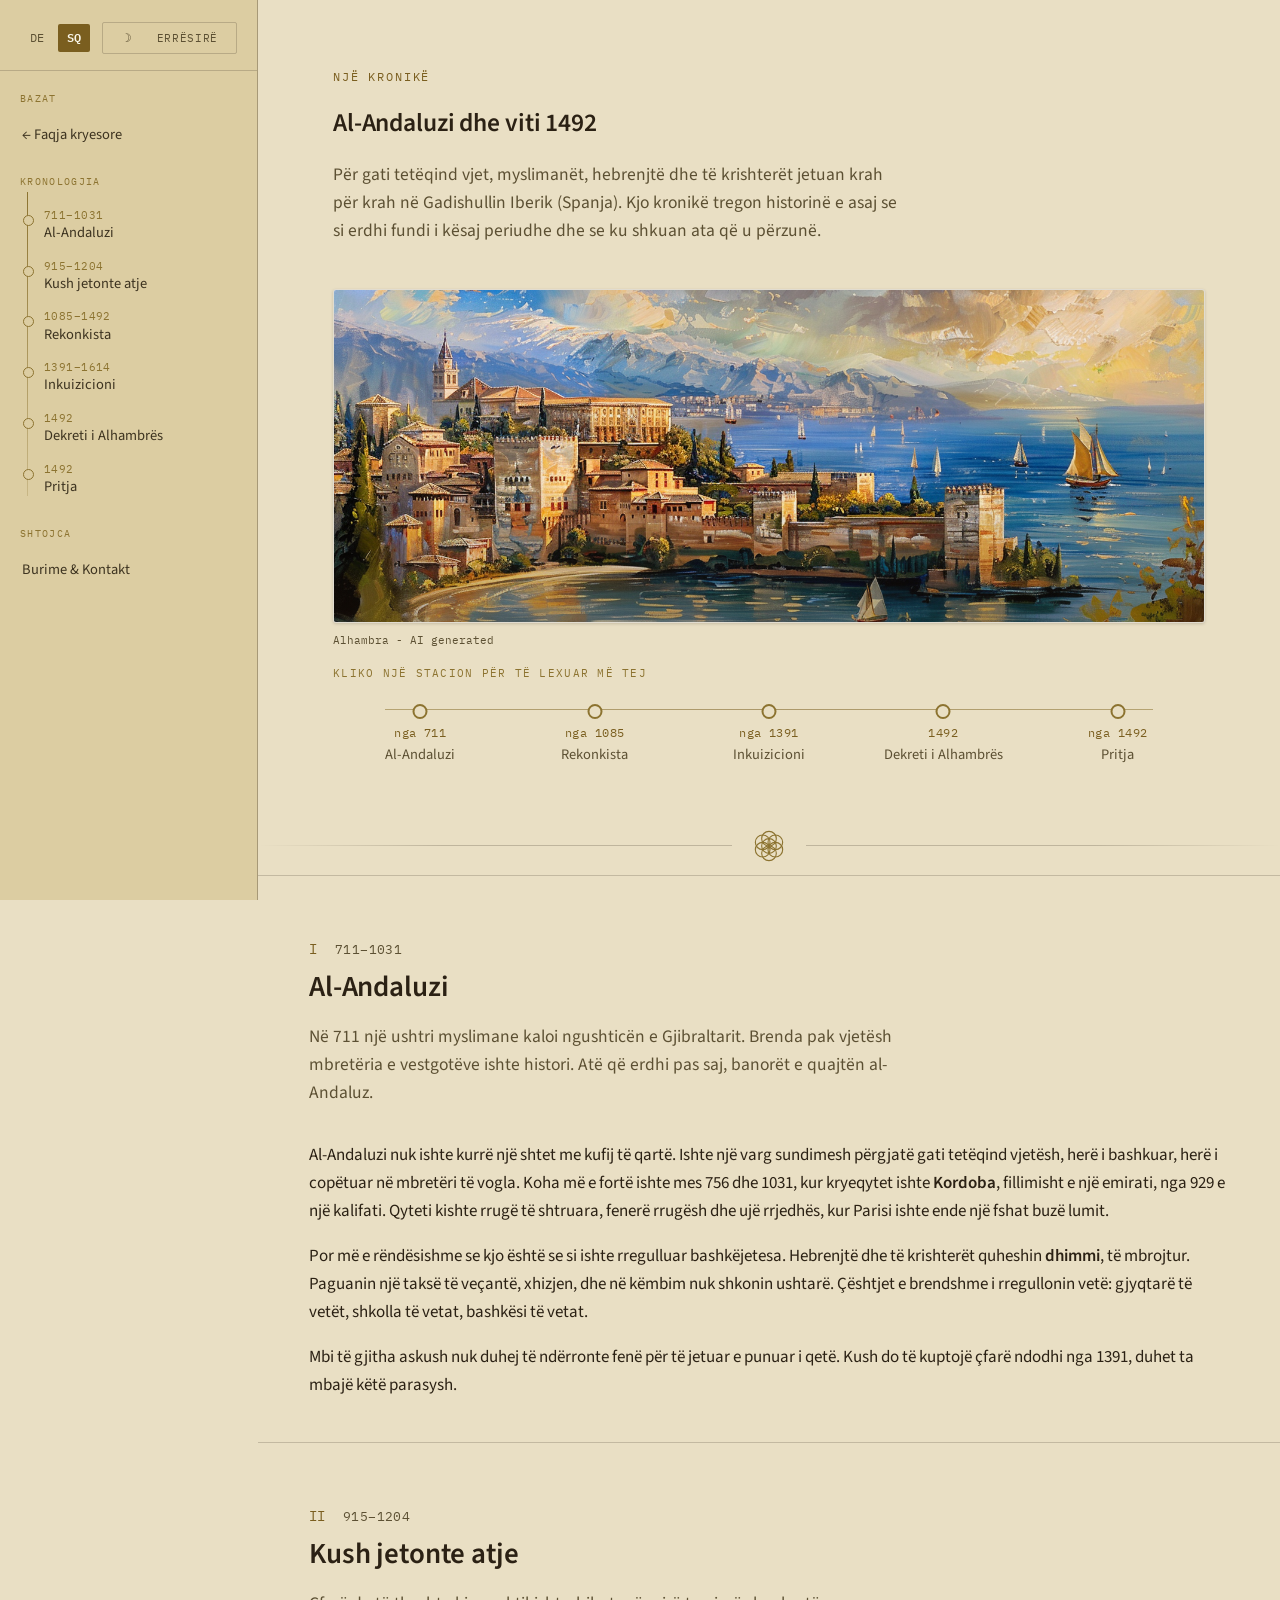
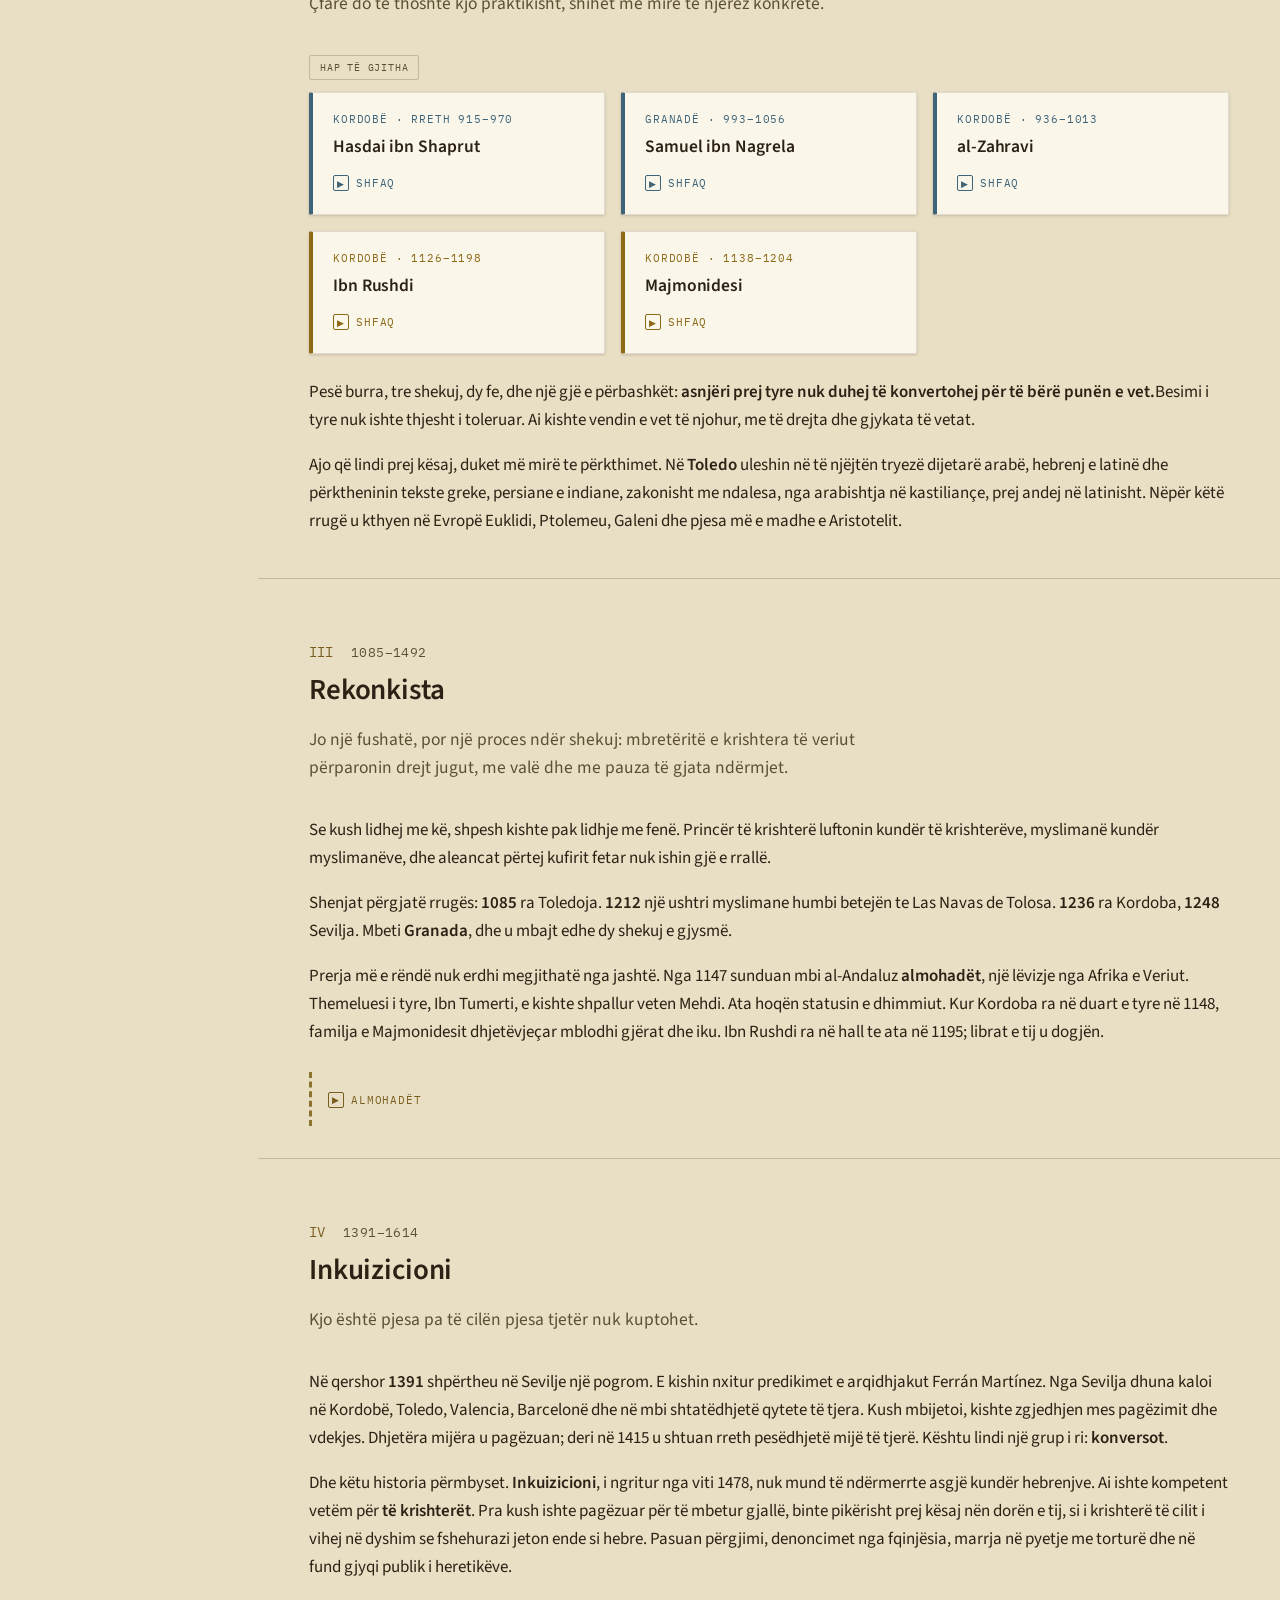
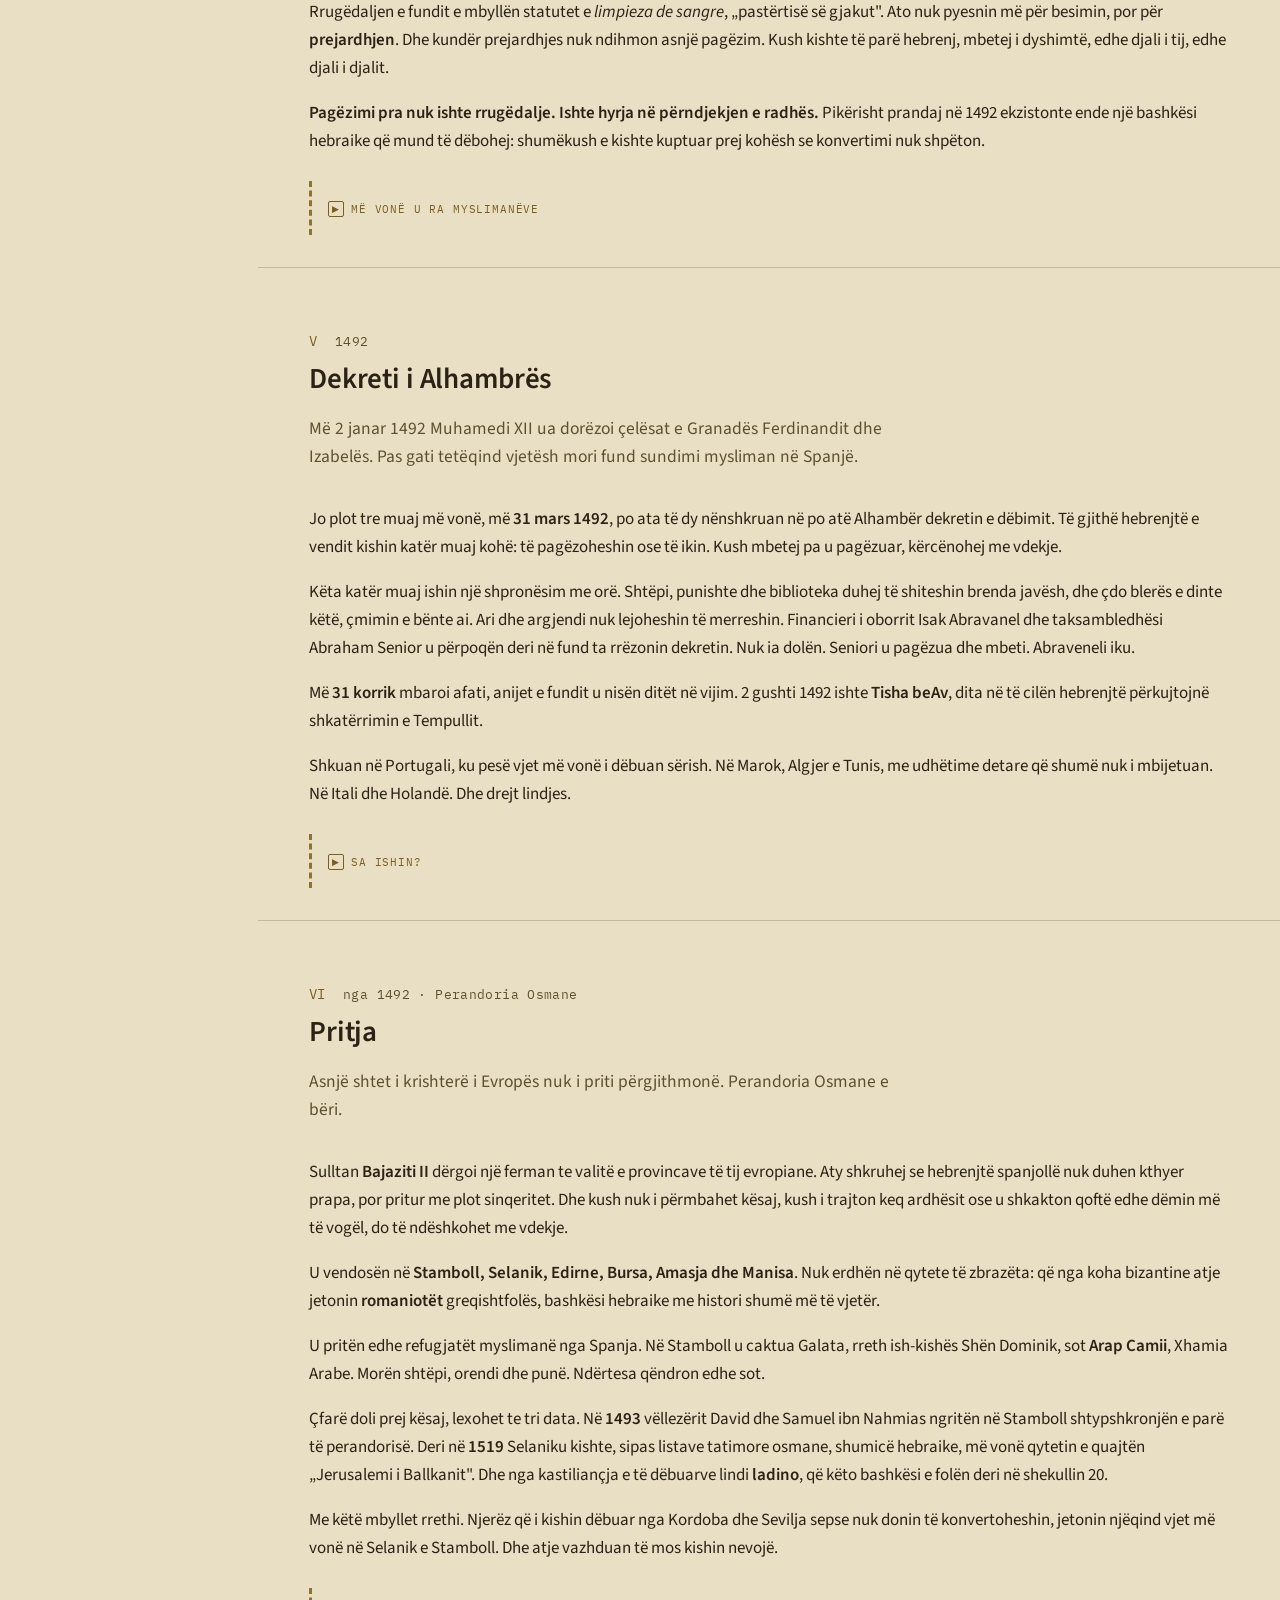
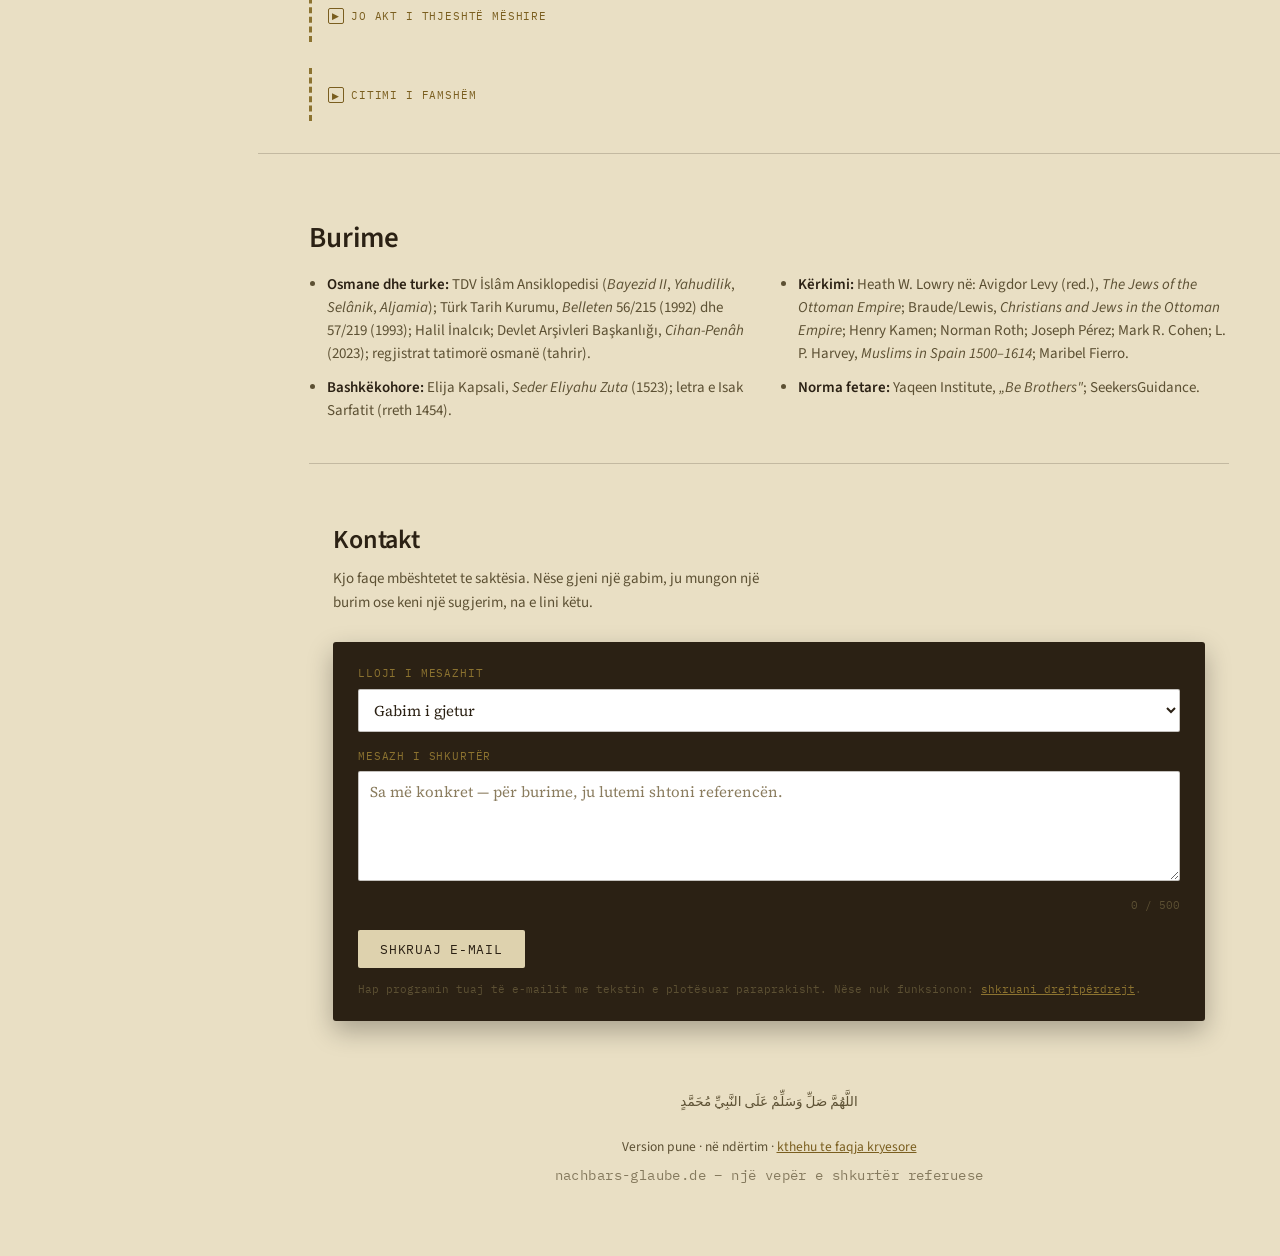
==== commit 738437b4: "Text Verbesserungen" ====
--- a/al-andalus-1492-sq.html
+++ b/al-andalus-1492-sq.html
@@ -368,7 +368,7 @@
 
     <p>Por më e rëndësishme se kjo është se si ishte rregulluar bashkëjetesa. Hebrenjtë dhe të krishterët quheshin <b>dhimmi</b>, të mbrojtur. Paguanin një taksë të veçantë, xhizjen, dhe në këmbim nuk shkonin ushtarë. Çështjet e brendshme i rregullonin vetë: gjyqtarë të vetët, shkolla të vetat, bashkësi të vetat.</p>
 
-    <p>Të barabartë nuk ishin me këtë. Por kishin <b>të drejta</b>, dhe mbi të gjitha askush nuk duhej të ndërronte fenë për të jetuar e punuar i qetë. Kush do të kuptojë çfarë ndodhi nga 1391, duhet ta mbajë këtë parasysh.</p>
+    <p>Mbi të gjitha askush nuk duhej të ndërronte fenë për të jetuar e punuar i qetë. Kush do të kuptojë çfarë ndodhi nga 1391, duhet ta mbajë këtë parasysh.</p>
   </div>
 </section>
 
@@ -409,9 +409,9 @@
       </div>
     </div>
 
-    <p style="margin-top:24px;">Pesë burra, tre shekuj, dy fe, dhe një gjë e përbashkët: <b>asnjëri prej tyre nuk duhej të konvertohej për të bërë punën e vet.</b> Ata nuk toleroheshin pavarësisht besimit. Besimi i tyre ishte i parashikuar në sistem.</p>
-
-    <p>Pasojat duken më qartë te përkthimet. Në <b>Toledo</b> uleshin në të njëjtën tryezë dijetarë arabë, hebrenj e latinë dhe përktheninin tekste greke, persiane e indiane, zakonisht me ndalesa, nga arabishtja në kastiliançe, prej andej në latinisht. Nëpër këtë rrugë u kthyen në Evropë Euklidi, Ptolemeu, Galeni dhe pjesa më e madhe e Aristotelit.</p>
+    <p style="margin-top:24px;">Pesë burra, tre shekuj, dy fe, dhe një gjë e përbashkët: <b>asnjëri prej tyre nuk duhej të konvertohej për të bërë punën e vet.</b>Besimi i tyre nuk ishte thjesht i toleruar. Ai kishte vendin e vet të njohur, me të drejta dhe gjykata të vetat.</p>
+
+    <p>Ajo që lindi prej kësaj, duket më mirë te përkthimet. Në <b>Toledo</b> uleshin në të njëjtën tryezë dijetarë arabë, hebrenj e latinë dhe përktheninin tekste greke, persiane e indiane, zakonisht me ndalesa, nga arabishtja në kastiliançe, prej andej në latinisht. Nëpër këtë rrugë u kthyen në Evropë Euklidi, Ptolemeu, Galeni dhe pjesa më e madhe e Aristotelit.</p>
   </div>
 </section>
 
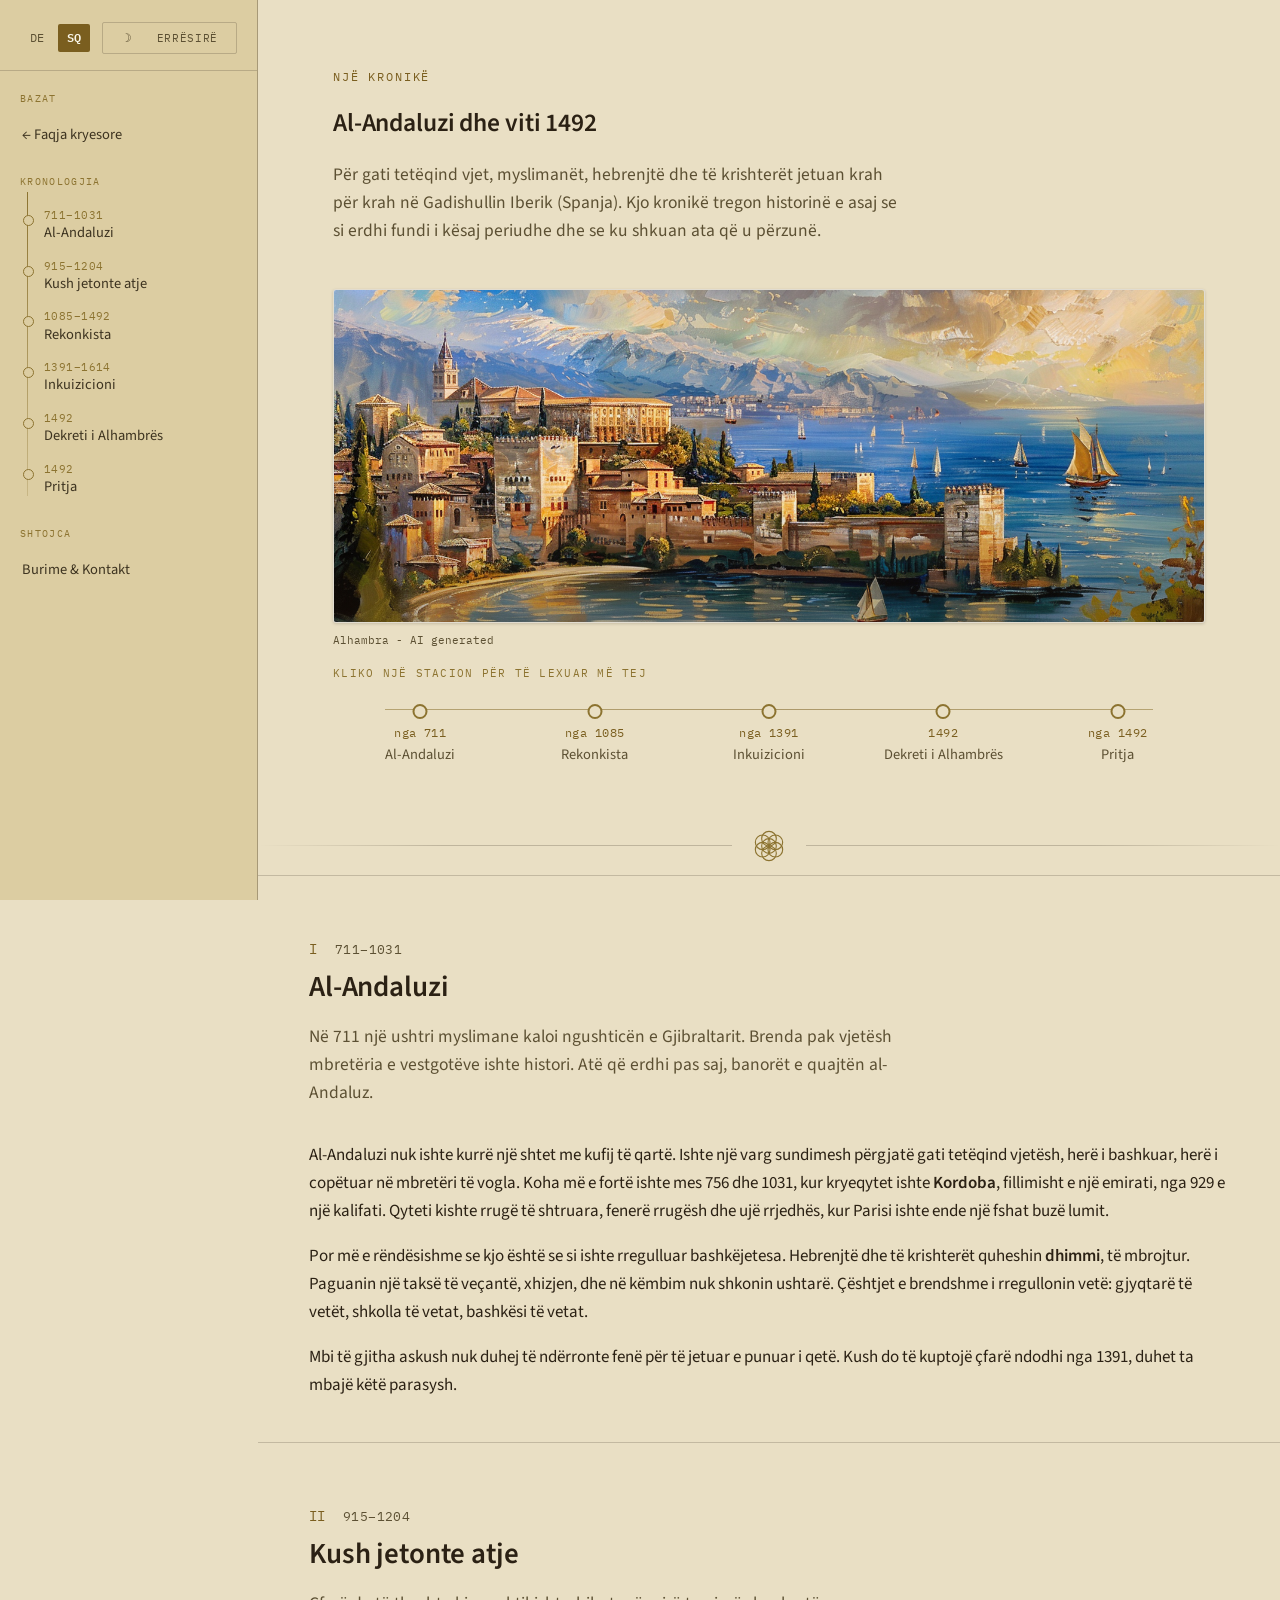
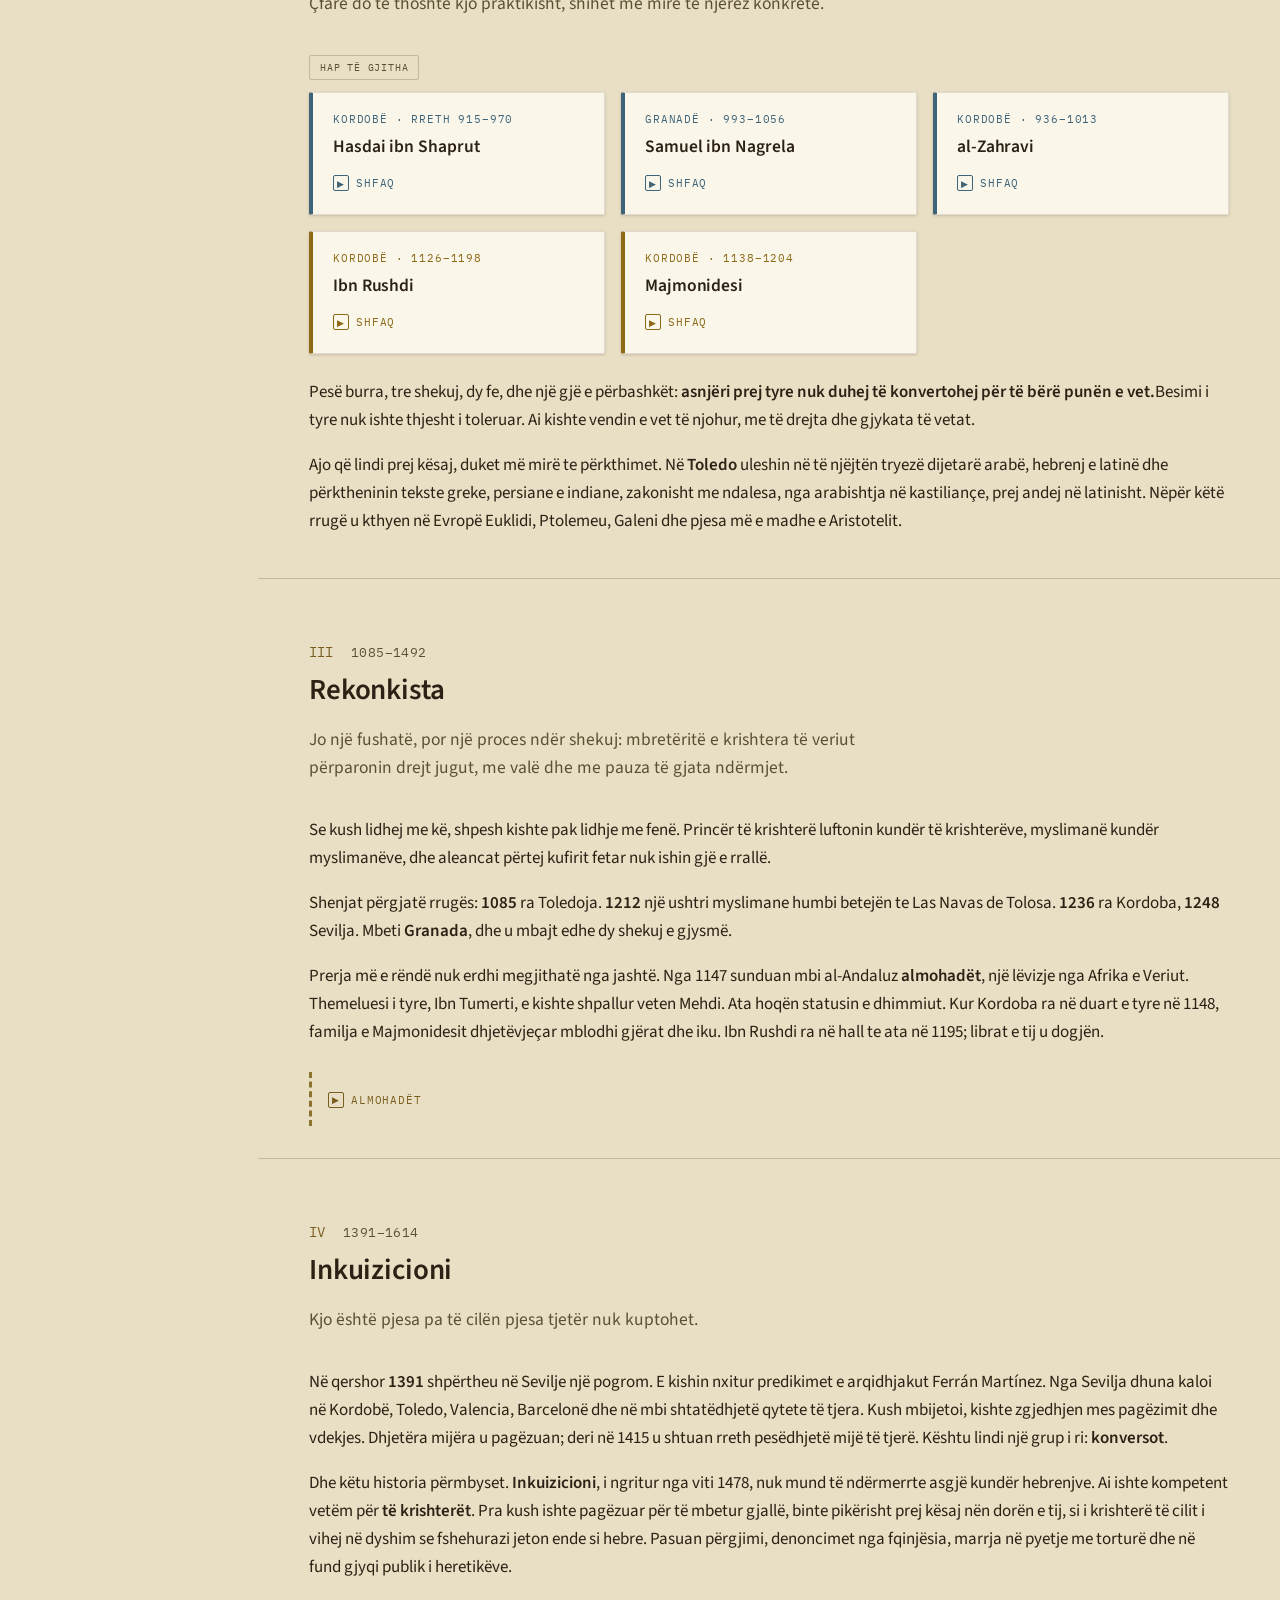
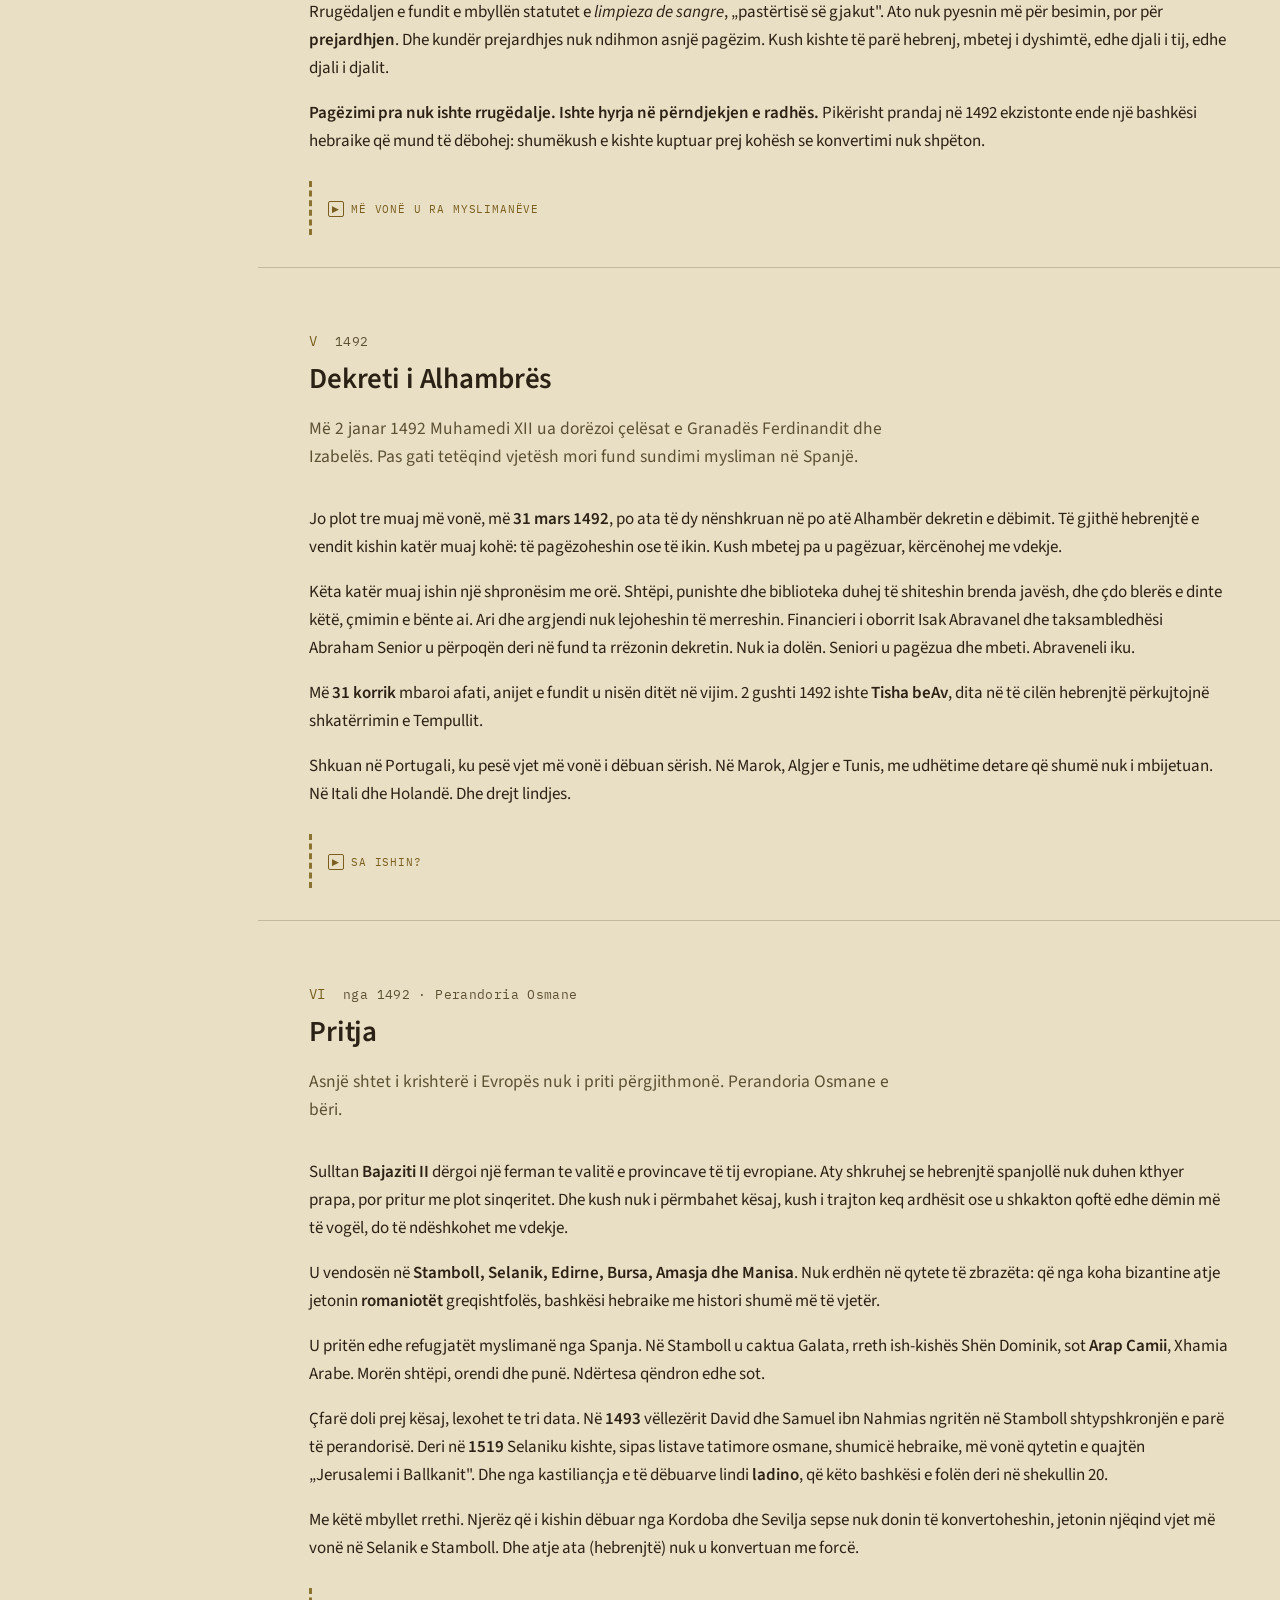
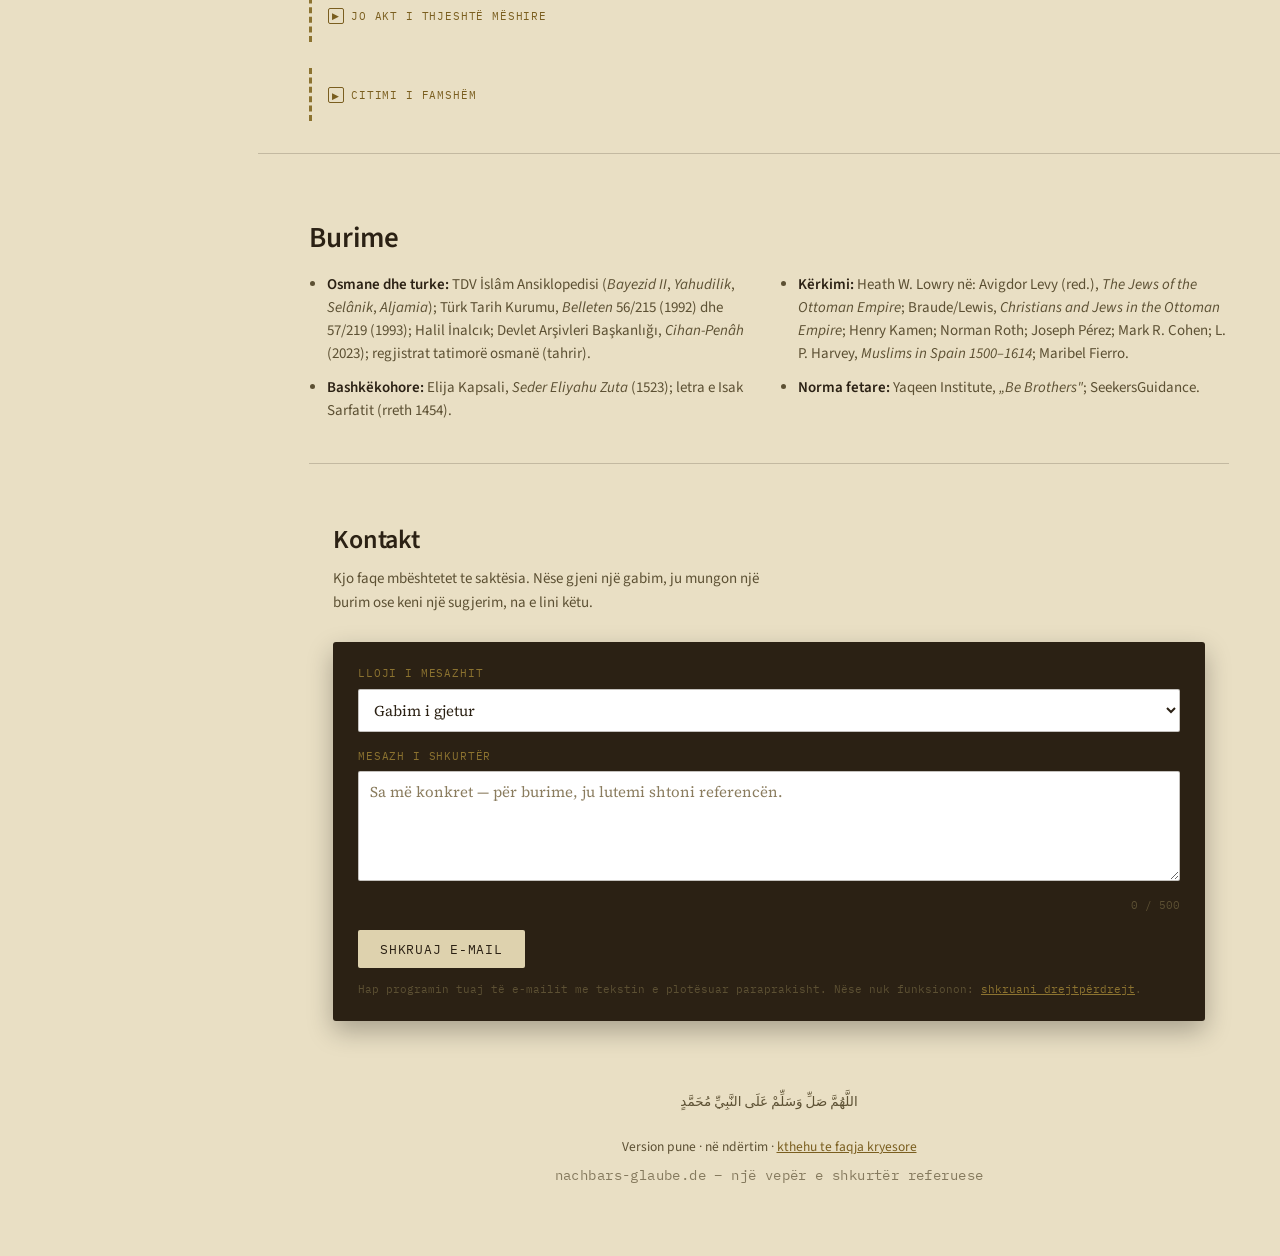
==== commit a90c29a4: "kleine Changes im Text" ====
--- a/al-andalus-1492-sq.html
+++ b/al-andalus-1492-sq.html
@@ -499,7 +499,7 @@
 
     <p>Çfarë doli prej kësaj, lexohet te tri data. Në <b>1493</b> vëllezërit David dhe Samuel ibn Nahmias ngritën në Stamboll shtypshkronjën e parë të perandorisë. Deri në <b>1519</b> Selaniku kishte, sipas listave tatimore osmane, shumicë hebraike, më vonë qytetin e quajtën „Jerusalemi i Ballkanit". Dhe nga kastiliançja e të dëbuarve lindi <b>ladino</b>, që këto bashkësi e folën deri në shekullin 20.</p>
 
-    <p>Me këtë mbyllet rrethi. Njerëz që i kishin dëbuar nga Kordoba dhe Sevilja sepse nuk donin të konvertoheshin, jetonin njëqind vjet më vonë në Selanik e Stamboll. Dhe atje vazhduan të mos kishin nevojë.</p>
+    <p>Me këtë mbyllet rrethi. Njerëz që i kishin dëbuar nga Kordoba dhe Sevilja sepse nuk donin të konvertoheshin, jetonin njëqind vjet më vonë në Selanik e Stamboll. Dhe atje ata (hebrenjtë) nuk u konvertuan me forcë.</p>
 
     <div class="gloss" data-label="Jo akt i thjeshtë mëshire">
       <p>Pritja kishte edhe arsye praktike. Perandoria kishte nevojë për zejtarë, tregtarë dhe mjekë, dhe i mori. Të priturit jetuan si dhimmi me detyrim xhizjeje, jo si të barabartë. Dhe e njëjta administratë njihte <i>sürgün</i>-in, shpërnguljen me detyrim, sepse pas 1453 kishte transferuar hebrenj romaniotë në Stamboll. Edhe kjo i takon pamjes.</p>
